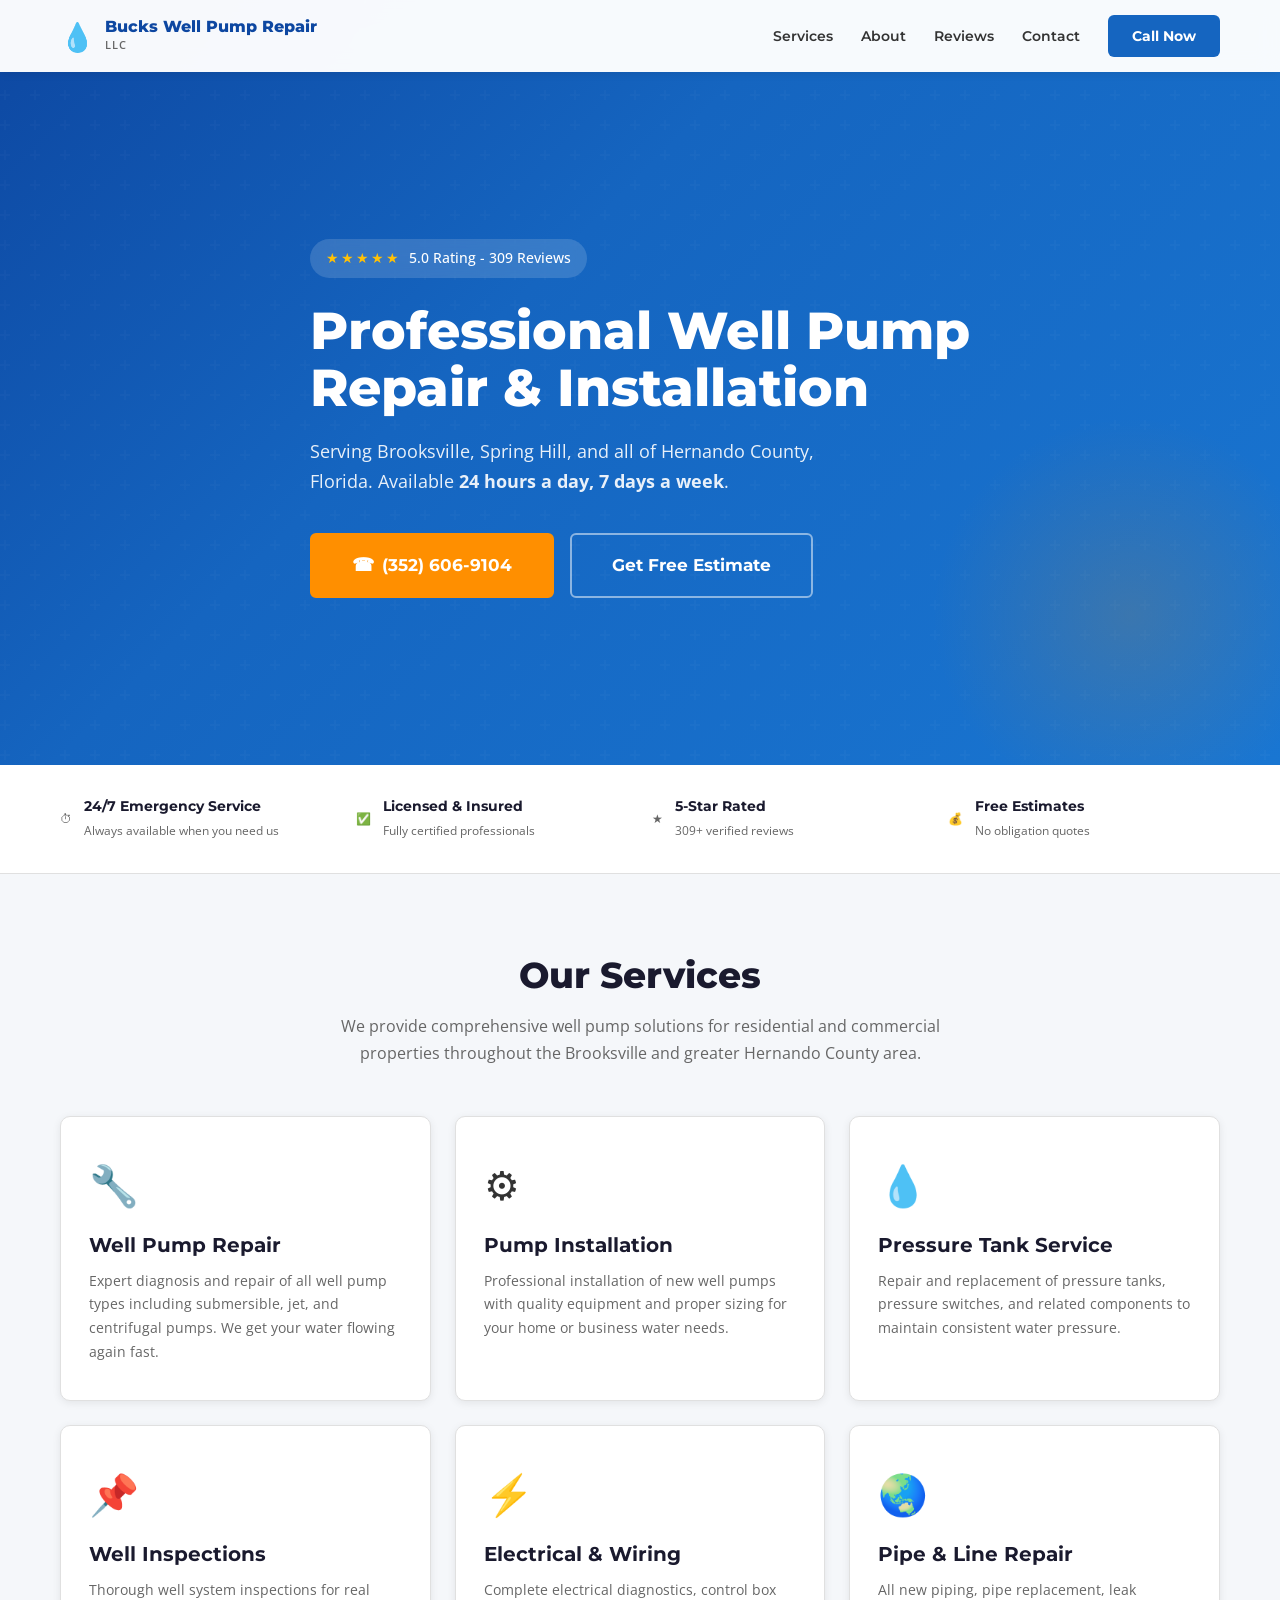
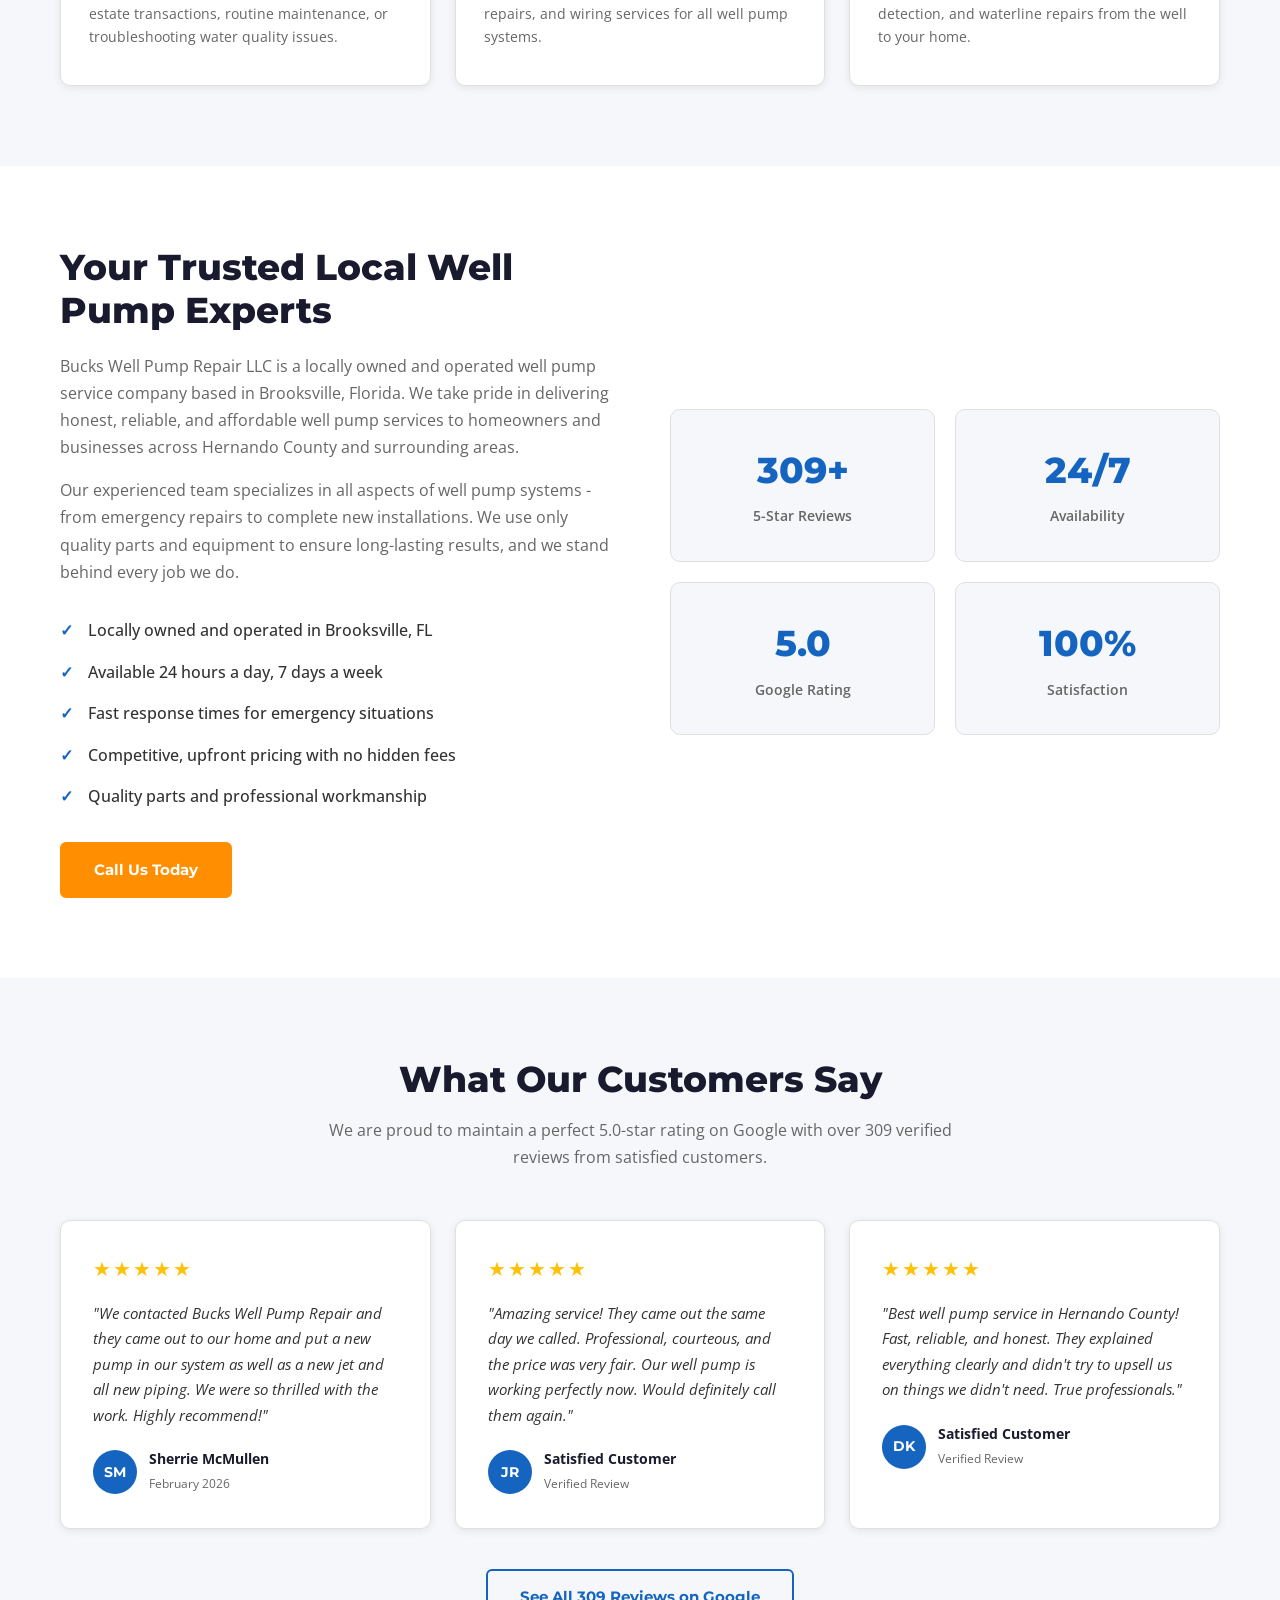
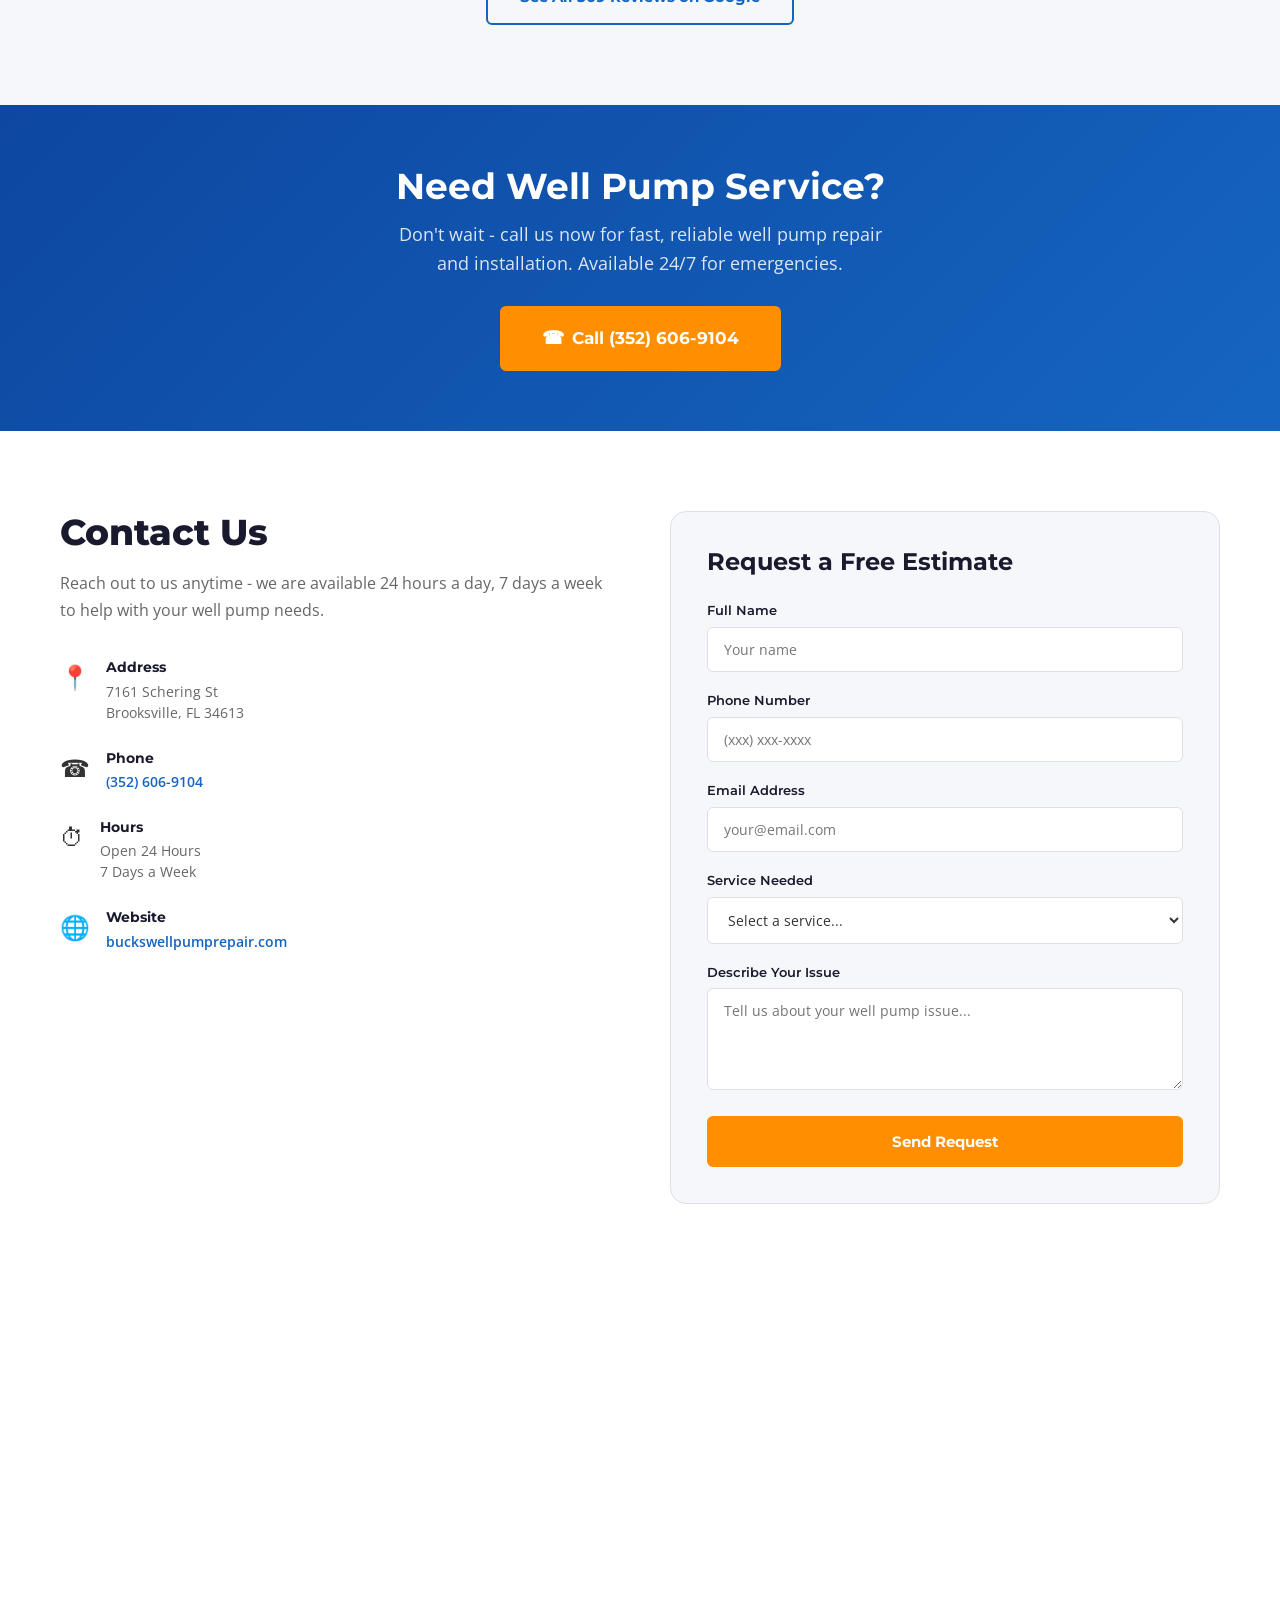
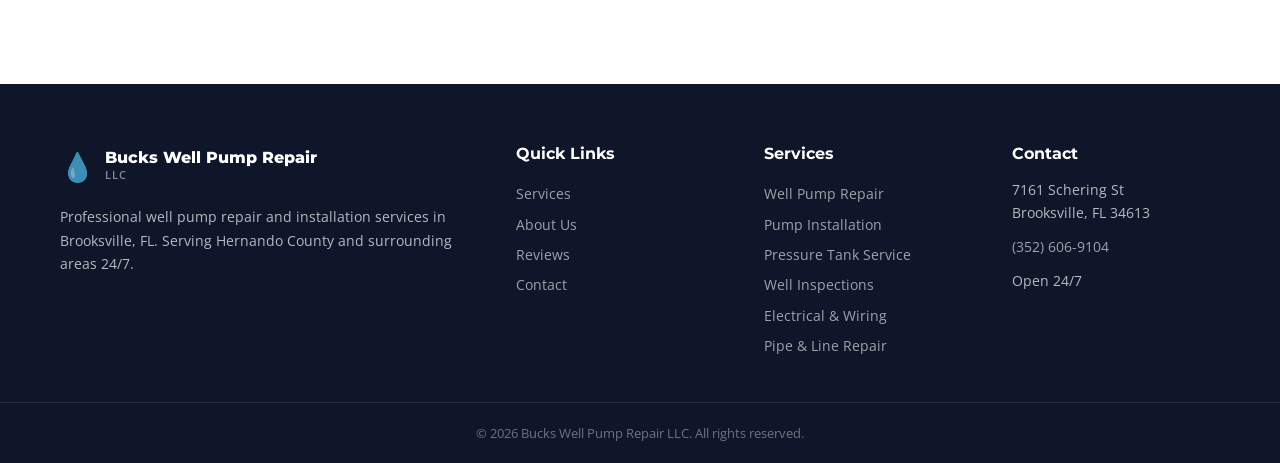
==== index.html @ 7aeb9784 "feat: create website for Bucks Well Pump Repair LLC" ====
<!DOCTYPE html>
<html lang="en">
<head>
    <meta charset="UTF-8">
    <meta name="viewport" content="width=device-width, initial-scale=1.0">
    <meta name="description" content="Bucks Well Pump Repair LLC - Professional well pump installation, repair, and maintenance services in Brooksville, FL. Available 24/7. Call (352) 606-9104.">
    <meta name="keywords" content="well pump repair, well pump installation, water pump service, Brooksville FL, Spring Hill, Hernando County, 24 hour well pump repair">
    <title>Bucks Well Pump Repair LLC | 24/7 Well Pump Services in Brooksville, FL</title>
    <link rel="preconnect" href="https://fonts.googleapis.com">
    <link rel="preconnect" href="https://fonts.gstatic.com" crossorigin>
    <link href="https://fonts.googleapis.com/css2?family=Montserrat:wght@400;600;700;800&family=Open+Sans:wght@400;500;600&display=swap" rel="stylesheet">
    <link rel="stylesheet" href="style.css">
</head>
<body>
    <!-- Header / Navigation -->
    <header class="header" id="header">
        <div class="container header-inner">
            <a href="#" class="logo">
                <span class="logo-icon">&#128167;</span>
                <div class="logo-text">
                    <span class="logo-name">Bucks Well Pump Repair</span>
                    <span class="logo-tagline">LLC</span>
                </div>
            </a>
            <nav class="nav" id="nav">
                <a href="#services" class="nav-link">Services</a>
                <a href="#about" class="nav-link">About</a>
                <a href="#reviews" class="nav-link">Reviews</a>
                <a href="#contact" class="nav-link">Contact</a>
                <a href="tel:+13526069104" class="nav-cta">Call Now</a>
            </nav>
            <button class="mobile-toggle" id="mobile-toggle" aria-label="Toggle navigation">
                <span></span>
                <span></span>
                <span></span>
            </button>
        </div>
    </header>

    <!-- Hero Section -->
    <section class="hero">
        <div class="hero-overlay"></div>
        <div class="container hero-content">
            <div class="hero-badge">
                <span class="stars">&#9733;&#9733;&#9733;&#9733;&#9733;</span>
                <span>5.0 Rating - 309 Reviews</span>
            </div>
            <h1>Professional Well Pump<br>Repair &amp; Installation</h1>
            <p class="hero-subtitle">Serving Brooksville, Spring Hill, and all of Hernando County, Florida. Available <strong>24 hours a day, 7 days a week</strong>.</p>
            <div class="hero-actions">
                <a href="tel:+13526069104" class="btn btn-primary btn-lg">
                    <span class="btn-icon">&#9742;</span>
                    (352) 606-9104
                </a>
                <a href="#contact" class="btn btn-outline btn-lg">Get Free Estimate</a>
            </div>
        </div>
    </section>

    <!-- Trust Bar -->
    <section class="trust-bar">
        <div class="container trust-bar-inner">
            <div class="trust-item">
                <span class="trust-icon">&#9201;</span>
                <div>
                    <strong>24/7 Emergency Service</strong>
                    <span>Always available when you need us</span>
                </div>
            </div>
            <div class="trust-item">
                <span class="trust-icon">&#9989;</span>
                <div>
                    <strong>Licensed &amp; Insured</strong>
                    <span>Fully certified professionals</span>
                </div>
            </div>
            <div class="trust-item">
                <span class="trust-icon">&#9733;</span>
                <div>
                    <strong>5-Star Rated</strong>
                    <span>309+ verified reviews</span>
                </div>
            </div>
            <div class="trust-item">
                <span class="trust-icon">&#128176;</span>
                <div>
                    <strong>Free Estimates</strong>
                    <span>No obligation quotes</span>
                </div>
            </div>
        </div>
    </section>

    <!-- Services Section -->
    <section class="services" id="services">
        <div class="container">
            <div class="section-header">
                <h2>Our Services</h2>
                <p>We provide comprehensive well pump solutions for residential and commercial properties throughout the Brooksville and greater Hernando County area.</p>
            </div>
            <div class="services-grid">
                <div class="service-card">
                    <div class="service-icon">&#128295;</div>
                    <h3>Well Pump Repair</h3>
                    <p>Expert diagnosis and repair of all well pump types including submersible, jet, and centrifugal pumps. We get your water flowing again fast.</p>
                </div>
                <div class="service-card">
                    <div class="service-icon">&#9881;</div>
                    <h3>Pump Installation</h3>
                    <p>Professional installation of new well pumps with quality equipment and proper sizing for your home or business water needs.</p>
                </div>
                <div class="service-card">
                    <div class="service-icon">&#128167;</div>
                    <h3>Pressure Tank Service</h3>
                    <p>Repair and replacement of pressure tanks, pressure switches, and related components to maintain consistent water pressure.</p>
                </div>
                <div class="service-card">
                    <div class="service-icon">&#128204;</div>
                    <h3>Well Inspections</h3>
                    <p>Thorough well system inspections for real estate transactions, routine maintenance, or troubleshooting water quality issues.</p>
                </div>
                <div class="service-card">
                    <div class="service-icon">&#9889;</div>
                    <h3>Electrical &amp; Wiring</h3>
                    <p>Complete electrical diagnostics, control box repairs, and wiring services for all well pump systems.</p>
                </div>
                <div class="service-card">
                    <div class="service-icon">&#127759;</div>
                    <h3>Pipe &amp; Line Repair</h3>
                    <p>All new piping, pipe replacement, leak detection, and waterline repairs from the well to your home.</p>
                </div>
            </div>
        </div>
    </section>

    <!-- About Section -->
    <section class="about" id="about">
        <div class="container about-inner">
            <div class="about-content">
                <h2>Your Trusted Local Well Pump Experts</h2>
                <p>Bucks Well Pump Repair LLC is a locally owned and operated well pump service company based in Brooksville, Florida. We take pride in delivering honest, reliable, and affordable well pump services to homeowners and businesses across Hernando County and surrounding areas.</p>
                <p>Our experienced team specializes in all aspects of well pump systems - from emergency repairs to complete new installations. We use only quality parts and equipment to ensure long-lasting results, and we stand behind every job we do.</p>
                <ul class="about-list">
                    <li>Locally owned and operated in Brooksville, FL</li>
                    <li>Available 24 hours a day, 7 days a week</li>
                    <li>Fast response times for emergency situations</li>
                    <li>Competitive, upfront pricing with no hidden fees</li>
                    <li>Quality parts and professional workmanship</li>
                </ul>
                <a href="tel:+13526069104" class="btn btn-primary">Call Us Today</a>
            </div>
            <div class="about-stats">
                <div class="stat-card">
                    <span class="stat-number">309+</span>
                    <span class="stat-label">5-Star Reviews</span>
                </div>
                <div class="stat-card">
                    <span class="stat-number">24/7</span>
                    <span class="stat-label">Availability</span>
                </div>
                <div class="stat-card">
                    <span class="stat-number">5.0</span>
                    <span class="stat-label">Google Rating</span>
                </div>
                <div class="stat-card">
                    <span class="stat-number">100%</span>
                    <span class="stat-label">Satisfaction</span>
                </div>
            </div>
        </div>
    </section>

    <!-- Reviews Section -->
    <section class="reviews" id="reviews">
        <div class="container">
            <div class="section-header">
                <h2>What Our Customers Say</h2>
                <p>We are proud to maintain a perfect 5.0-star rating on Google with over 309 verified reviews from satisfied customers.</p>
            </div>
            <div class="reviews-grid">
                <div class="review-card">
                    <div class="review-stars">&#9733;&#9733;&#9733;&#9733;&#9733;</div>
                    <p class="review-text">"We contacted Bucks Well Pump Repair and they came out to our home and put a new pump in our system as well as a new jet and all new piping. We were so thrilled with the work. Highly recommend!"</p>
                    <div class="review-author">
                        <div class="review-avatar">SM</div>
                        <div>
                            <strong>Sherrie McMullen</strong>
                            <span>February 2026</span>
                        </div>
                    </div>
                </div>
                <div class="review-card">
                    <div class="review-stars">&#9733;&#9733;&#9733;&#9733;&#9733;</div>
                    <p class="review-text">"Amazing service! They came out the same day we called. Professional, courteous, and the price was very fair. Our well pump is working perfectly now. Would definitely call them again."</p>
                    <div class="review-author">
                        <div class="review-avatar">JR</div>
                        <div>
                            <strong>Satisfied Customer</strong>
                            <span>Verified Review</span>
                        </div>
                    </div>
                </div>
                <div class="review-card">
                    <div class="review-stars">&#9733;&#9733;&#9733;&#9733;&#9733;</div>
                    <p class="review-text">"Best well pump service in Hernando County! Fast, reliable, and honest. They explained everything clearly and didn't try to upsell us on things we didn't need. True professionals."</p>
                    <div class="review-author">
                        <div class="review-avatar">DK</div>
                        <div>
                            <strong>Satisfied Customer</strong>
                            <span>Verified Review</span>
                        </div>
                    </div>
                </div>
            </div>
            <div class="reviews-cta">
                <a href="https://www.google.com/maps" target="_blank" rel="noopener noreferrer" class="btn btn-outline">See All 309 Reviews on Google</a>
            </div>
        </div>
    </section>

    <!-- CTA Banner -->
    <section class="cta-banner">
        <div class="container cta-inner">
            <h2>Need Well Pump Service?</h2>
            <p>Don't wait - call us now for fast, reliable well pump repair and installation. Available 24/7 for emergencies.</p>
            <a href="tel:+13526069104" class="btn btn-primary btn-lg">
                <span class="btn-icon">&#9742;</span>
                Call (352) 606-9104
            </a>
        </div>
    </section>

    <!-- Contact Section -->
    <section class="contact" id="contact">
        <div class="container contact-inner">
            <div class="contact-info">
                <h2>Contact Us</h2>
                <p>Reach out to us anytime - we are available 24 hours a day, 7 days a week to help with your well pump needs.</p>
                <div class="contact-details">
                    <div class="contact-item">
                        <span class="contact-icon">&#128205;</span>
                        <div>
                            <strong>Address</strong>
                            <p>7161 Schering St<br>Brooksville, FL 34613</p>
                        </div>
                    </div>
                    <div class="contact-item">
                        <span class="contact-icon">&#9742;</span>
                        <div>
                            <strong>Phone</strong>
                            <p><a href="tel:+13526069104">(352) 606-9104</a></p>
                        </div>
                    </div>
                    <div class="contact-item">
                        <span class="contact-icon">&#9201;</span>
                        <div>
                            <strong>Hours</strong>
                            <p>Open 24 Hours<br>7 Days a Week</p>
                        </div>
                    </div>
                    <div class="contact-item">
                        <span class="contact-icon">&#127760;</span>
                        <div>
                            <strong>Website</strong>
                            <p><a href="https://buckswellpumprepair.com" target="_blank" rel="noopener noreferrer">buckswellpumprepair.com</a></p>
                        </div>
                    </div>
                </div>
            </div>
            <div class="contact-form-wrapper">
                <h3>Request a Free Estimate</h3>
                <form class="contact-form" id="contact-form">
                    <div class="form-group">
                        <label for="name">Full Name</label>
                        <input type="text" id="name" name="name" required placeholder="Your name">
                    </div>
                    <div class="form-group">
                        <label for="phone">Phone Number</label>
                        <input type="tel" id="phone" name="phone" required placeholder="(xxx) xxx-xxxx">
                    </div>
                    <div class="form-group">
                        <label for="email">Email Address</label>
                        <input type="email" id="email" name="email" placeholder="your@email.com">
                    </div>
                    <div class="form-group">
                        <label for="service">Service Needed</label>
                        <select id="service" name="service" required>
                            <option value="">Select a service...</option>
                            <option value="repair">Well Pump Repair</option>
                            <option value="installation">Pump Installation</option>
                            <option value="pressure-tank">Pressure Tank Service</option>
                            <option value="inspection">Well Inspection</option>
                            <option value="electrical">Electrical & Wiring</option>
                            <option value="piping">Pipe & Line Repair</option>
                            <option value="other">Other</option>
                        </select>
                    </div>
                    <div class="form-group">
                        <label for="message">Describe Your Issue</label>
                        <textarea id="message" name="message" rows="4" placeholder="Tell us about your well pump issue..."></textarea>
                    </div>
                    <button type="submit" class="btn btn-primary btn-full">Send Request</button>
                </form>
            </div>
        </div>
    </section>

    <!-- Map Section -->
    <section class="map-section">
        <iframe
            src="https://www.google.com/maps/embed?pb=!1m18!1m12!1m3!1d3501.5!2d-82.5!3d28.55!2m3!1f0!2f0!3f0!3m2!1i1024!2i768!4f13.1!3m3!1m2!1s0x0%3A0x0!2zMjjCsDMzJzAwLjAiTiA4MsKwMzAnMDAuMCJX!5e0!3m2!1sen!2sus!4v1600000000000!5m2!1sen!2sus"
            width="100%"
            height="400"
            style="border:0;"
            allowfullscreen=""
            loading="lazy"
            referrerpolicy="no-referrer-when-downgrade"
            title="Bucks Well Pump Repair LLC Location">
        </iframe>
    </section>

    <!-- Footer -->
    <footer class="footer">
        <div class="container footer-inner">
            <div class="footer-brand">
                <a href="#" class="logo">
                    <span class="logo-icon">&#128167;</span>
                    <div class="logo-text">
                        <span class="logo-name">Bucks Well Pump Repair</span>
                        <span class="logo-tagline">LLC</span>
                    </div>
                </a>
                <p>Professional well pump repair and installation services in Brooksville, FL. Serving Hernando County and surrounding areas 24/7.</p>
            </div>
            <div class="footer-links">
                <h4>Quick Links</h4>
                <a href="#services">Services</a>
                <a href="#about">About Us</a>
                <a href="#reviews">Reviews</a>
                <a href="#contact">Contact</a>
            </div>
            <div class="footer-services">
                <h4>Services</h4>
                <a href="#services">Well Pump Repair</a>
                <a href="#services">Pump Installation</a>
                <a href="#services">Pressure Tank Service</a>
                <a href="#services">Well Inspections</a>
                <a href="#services">Electrical & Wiring</a>
                <a href="#services">Pipe & Line Repair</a>
            </div>
            <div class="footer-contact">
                <h4>Contact</h4>
                <p>7161 Schering St<br>Brooksville, FL 34613</p>
                <p><a href="tel:+13526069104">(352) 606-9104</a></p>
                <p>Open 24/7</p>
            </div>
        </div>
        <div class="footer-bottom">
            <div class="container">
                <p>&copy; 2026 Bucks Well Pump Repair LLC. All rights reserved.</p>
            </div>
        </div>
    </footer>

    <script src="script.js"></script>
</body>
</html>
---- style.css ----
/* ===== CSS Variables ===== */
:root {
    --color-primary: #1565c0;
    --color-primary-dark: #0d47a1;
    --color-primary-light: #42a5f5;
    --color-accent: #ff8f00;
    --color-accent-dark: #e65100;
    --color-dark: #1a1a2e;
    --color-text: #333333;
    --color-text-light: #666666;
    --color-bg: #ffffff;
    --color-bg-light: #f5f7fa;
    --color-bg-dark: #0f1629;
    --color-border: #e0e0e0;
    --color-star: #ffc107;
    --shadow-sm: 0 2px 8px rgba(0, 0, 0, 0.08);
    --shadow-md: 0 4px 16px rgba(0, 0, 0, 0.12);
    --shadow-lg: 0 8px 32px rgba(0, 0, 0, 0.16);
    --radius-sm: 6px;
    --radius-md: 10px;
    --radius-lg: 16px;
    --transition: 0.3s ease;
}

/* ===== Reset & Base ===== */
*,
*::before,
*::after {
    margin: 0;
    padding: 0;
    box-sizing: border-box;
}

html {
    scroll-behavior: smooth;
    scroll-padding-top: 80px;
}

body {
    font-family: 'Open Sans', sans-serif;
    color: var(--color-text);
    line-height: 1.6;
    background: var(--color-bg);
    -webkit-font-smoothing: antialiased;
}

h1, h2, h3, h4, h5, h6 {
    font-family: 'Montserrat', sans-serif;
    line-height: 1.2;
    color: var(--color-dark);
}

a {
    text-decoration: none;
    color: inherit;
    transition: color var(--transition);
}

img {
    max-width: 100%;
    display: block;
}

.container {
    max-width: 1200px;
    margin: 0 auto;
    padding: 0 20px;
}

/* ===== Header ===== */
.header {
    position: fixed;
    top: 0;
    left: 0;
    right: 0;
    z-index: 1000;
    background: rgba(255, 255, 255, 0.97);
    backdrop-filter: blur(10px);
    box-shadow: var(--shadow-sm);
    transition: all var(--transition);
}

.header.scrolled {
    box-shadow: var(--shadow-md);
}

.header-inner {
    display: flex;
    align-items: center;
    justify-content: space-between;
    height: 72px;
}

.logo {
    display: flex;
    align-items: center;
    gap: 10px;
}

.logo-icon {
    font-size: 28px;
}

.logo-text {
    display: flex;
    flex-direction: column;
}

.logo-name {
    font-family: 'Montserrat', sans-serif;
    font-weight: 800;
    font-size: 16px;
    color: var(--color-primary-dark);
    line-height: 1.1;
}

.logo-tagline {
    font-size: 11px;
    color: var(--color-text-light);
    font-weight: 600;
    text-transform: uppercase;
    letter-spacing: 1px;
}

.nav {
    display: flex;
    align-items: center;
    gap: 28px;
}

.nav-link {
    font-family: 'Montserrat', sans-serif;
    font-weight: 600;
    font-size: 14px;
    color: var(--color-text);
    position: relative;
}

.nav-link::after {
    content: '';
    position: absolute;
    bottom: -4px;
    left: 0;
    width: 0;
    height: 2px;
    background: var(--color-primary);
    transition: width var(--transition);
}

.nav-link:hover::after {
    width: 100%;
}

.nav-link:hover {
    color: var(--color-primary);
}

.nav-cta {
    font-family: 'Montserrat', sans-serif;
    font-weight: 700;
    font-size: 14px;
    color: var(--color-bg);
    background: var(--color-primary);
    padding: 10px 24px;
    border-radius: var(--radius-sm);
    transition: background var(--transition);
}

.nav-cta:hover {
    background: var(--color-primary-dark);
    color: var(--color-bg);
}

.mobile-toggle {
    display: none;
    flex-direction: column;
    gap: 5px;
    background: none;
    border: none;
    cursor: pointer;
    padding: 5px;
}

.mobile-toggle span {
    width: 24px;
    height: 2px;
    background: var(--color-dark);
    transition: all var(--transition);
    border-radius: 2px;
}

.mobile-toggle.active span:nth-child(1) {
    transform: rotate(45deg) translate(5px, 5px);
}

.mobile-toggle.active span:nth-child(2) {
    opacity: 0;
}

.mobile-toggle.active span:nth-child(3) {
    transform: rotate(-45deg) translate(5px, -5px);
}

/* ===== Hero ===== */
.hero {
    position: relative;
    min-height: 85vh;
    display: flex;
    align-items: center;
    background: linear-gradient(135deg, #0d47a1 0%, #1565c0 40%, #1976d2 100%);
    overflow: hidden;
    padding-top: 72px;
}

.hero::before {
    content: '';
    position: absolute;
    top: 0;
    left: 0;
    right: 0;
    bottom: 0;
    background: url("data:image/svg+xml,%3Csvg width='60' height='60' viewBox='0 0 60 60' xmlns='http://www.w3.org/2000/svg'%3E%3Cg fill='none' fill-rule='evenodd'%3E%3Cg fill='%23ffffff' fill-opacity='0.04'%3E%3Cpath d='M36 34v-4h-2v4h-4v2h4v4h2v-4h4v-2h-4zm0-30V0h-2v4h-4v2h4v4h2V6h4V4h-4zM6 34v-4H4v4H0v2h4v4h2v-4h4v-2H6zM6 4V0H4v4H0v2h4v4h2V6h4V4H6z'/%3E%3C/g%3E%3C/g%3E%3C/svg%3E");
    opacity: 0.5;
}

.hero-overlay {
    position: absolute;
    bottom: -50px;
    right: -50px;
    width: 400px;
    height: 400px;
    background: radial-gradient(circle, rgba(255, 143, 0, 0.15) 0%, transparent 70%);
    border-radius: 50%;
}

.hero-content {
    position: relative;
    z-index: 1;
    max-width: 700px;
    padding: 60px 0;
}

.hero-badge {
    display: inline-flex;
    align-items: center;
    gap: 8px;
    background: rgba(255, 255, 255, 0.15);
    backdrop-filter: blur(10px);
    padding: 8px 16px;
    border-radius: 50px;
    color: #ffffff;
    font-size: 14px;
    font-weight: 500;
    margin-bottom: 24px;
}

.hero-badge .stars {
    color: var(--color-star);
    letter-spacing: 2px;
}

.hero h1 {
    font-size: 52px;
    font-weight: 800;
    color: #ffffff;
    margin-bottom: 20px;
    line-height: 1.1;
}

.hero-subtitle {
    font-size: 18px;
    color: rgba(255, 255, 255, 0.9);
    margin-bottom: 36px;
    max-width: 560px;
    line-height: 1.7;
}

.hero-actions {
    display: flex;
    gap: 16px;
    flex-wrap: wrap;
}

/* ===== Buttons ===== */
.btn {
    display: inline-flex;
    align-items: center;
    justify-content: center;
    gap: 8px;
    font-family: 'Montserrat', sans-serif;
    font-weight: 700;
    font-size: 15px;
    padding: 14px 32px;
    border-radius: var(--radius-sm);
    border: 2px solid transparent;
    cursor: pointer;
    transition: all var(--transition);
    white-space: nowrap;
}

.btn-primary {
    background: var(--color-accent);
    color: #ffffff;
    border-color: var(--color-accent);
}

.btn-primary:hover {
    background: var(--color-accent-dark);
    border-color: var(--color-accent-dark);
    color: #ffffff;
    transform: translateY(-2px);
    box-shadow: var(--shadow-md);
}

.btn-outline {
    background: transparent;
    color: #ffffff;
    border-color: rgba(255, 255, 255, 0.5);
}

.btn-outline:hover {
    background: #ffffff;
    color: var(--color-primary-dark);
    border-color: #ffffff;
    transform: translateY(-2px);
}

.btn-lg {
    padding: 16px 40px;
    font-size: 17px;
}

.btn-full {
    width: 100%;
}

.btn-icon {
    font-size: 18px;
}

/* ===== Trust Bar ===== */
.trust-bar {
    background: var(--color-bg);
    padding: 30px 0;
    border-bottom: 1px solid var(--color-border);
}

.trust-bar-inner {
    display: grid;
    grid-template-columns: repeat(4, 1fr);
    gap: 24px;
}

.trust-item {
    display: flex;
    align-items: center;
    gap: 12px;
}

.trust-icon {
    font-size: 28px;
    flex-shrink: 0;
}

.trust-item strong {
    display: block;
    font-family: 'Montserrat', sans-serif;
    font-size: 14px;
    color: var(--color-dark);
}

.trust-item span {
    font-size: 12px;
    color: var(--color-text-light);
}

/* ===== Sections ===== */
.section-header {
    text-align: center;
    max-width: 640px;
    margin: 0 auto 48px;
}

.section-header h2 {
    font-size: 36px;
    font-weight: 800;
    margin-bottom: 16px;
}

.section-header p {
    font-size: 16px;
    color: var(--color-text-light);
    line-height: 1.7;
}

/* ===== Services ===== */
.services {
    padding: 80px 0;
    background: var(--color-bg-light);
}

.services-grid {
    display: grid;
    grid-template-columns: repeat(3, 1fr);
    gap: 24px;
}

.service-card {
    background: var(--color-bg);
    padding: 36px 28px;
    border-radius: var(--radius-md);
    box-shadow: var(--shadow-sm);
    transition: all var(--transition);
    border: 1px solid var(--color-border);
}

.service-card:hover {
    transform: translateY(-6px);
    box-shadow: var(--shadow-lg);
    border-color: var(--color-primary-light);
}

.service-icon {
    font-size: 40px;
    margin-bottom: 16px;
}

.service-card h3 {
    font-size: 20px;
    font-weight: 700;
    margin-bottom: 12px;
}

.service-card p {
    font-size: 14px;
    color: var(--color-text-light);
    line-height: 1.7;
}

/* ===== About ===== */
.about {
    padding: 80px 0;
}

.about-inner {
    display: grid;
    grid-template-columns: 1fr 1fr;
    gap: 60px;
    align-items: center;
}

.about-content h2 {
    font-size: 36px;
    font-weight: 800;
    margin-bottom: 20px;
}

.about-content p {
    color: var(--color-text-light);
    margin-bottom: 16px;
    line-height: 1.7;
}

.about-list {
    list-style: none;
    margin: 24px 0;
}

.about-list li {
    padding: 8px 0;
    padding-left: 28px;
    position: relative;
    color: var(--color-text);
    font-weight: 500;
}

.about-list li::before {
    content: '\2713';
    position: absolute;
    left: 0;
    color: var(--color-primary);
    font-weight: 700;
    font-size: 16px;
}

.about-stats {
    display: grid;
    grid-template-columns: 1fr 1fr;
    gap: 20px;
}

.stat-card {
    background: var(--color-bg-light);
    padding: 32px 24px;
    border-radius: var(--radius-md);
    text-align: center;
    border: 1px solid var(--color-border);
}

.stat-number {
    display: block;
    font-family: 'Montserrat', sans-serif;
    font-size: 36px;
    font-weight: 800;
    color: var(--color-primary);
    margin-bottom: 4px;
}

.stat-label {
    font-size: 14px;
    color: var(--color-text-light);
    font-weight: 600;
}

/* ===== Reviews ===== */
.reviews {
    padding: 80px 0;
    background: var(--color-bg-light);
}

.reviews-grid {
    display: grid;
    grid-template-columns: repeat(3, 1fr);
    gap: 24px;
}

.review-card {
    background: var(--color-bg);
    padding: 32px;
    border-radius: var(--radius-md);
    box-shadow: var(--shadow-sm);
    border: 1px solid var(--color-border);
}

.review-stars {
    color: var(--color-star);
    font-size: 20px;
    letter-spacing: 2px;
    margin-bottom: 16px;
}

.review-text {
    font-size: 15px;
    color: var(--color-text);
    line-height: 1.7;
    margin-bottom: 20px;
    font-style: italic;
}

.review-author {
    display: flex;
    align-items: center;
    gap: 12px;
}

.review-avatar {
    width: 44px;
    height: 44px;
    border-radius: 50%;
    background: var(--color-primary);
    color: #ffffff;
    display: flex;
    align-items: center;
    justify-content: center;
    font-family: 'Montserrat', sans-serif;
    font-weight: 700;
    font-size: 14px;
    flex-shrink: 0;
}

.review-author strong {
    display: block;
    font-size: 14px;
    color: var(--color-dark);
}

.review-author span {
    font-size: 12px;
    color: var(--color-text-light);
}

.reviews-cta {
    text-align: center;
    margin-top: 40px;
}

.reviews-cta .btn-outline {
    color: var(--color-primary);
    border-color: var(--color-primary);
}

.reviews-cta .btn-outline:hover {
    background: var(--color-primary);
    color: #ffffff;
}

/* ===== CTA Banner ===== */
.cta-banner {
    padding: 60px 0;
    background: linear-gradient(135deg, #0d47a1 0%, #1565c0 100%);
    text-align: center;
}

.cta-inner h2 {
    font-size: 36px;
    color: #ffffff;
    margin-bottom: 12px;
}

.cta-inner p {
    font-size: 18px;
    color: rgba(255, 255, 255, 0.85);
    margin-bottom: 28px;
    max-width: 500px;
    margin-left: auto;
    margin-right: auto;
}

/* ===== Contact ===== */
.contact {
    padding: 80px 0;
}

.contact-inner {
    display: grid;
    grid-template-columns: 1fr 1fr;
    gap: 60px;
}

.contact-info h2 {
    font-size: 36px;
    font-weight: 800;
    margin-bottom: 16px;
}

.contact-info > p {
    color: var(--color-text-light);
    margin-bottom: 32px;
    line-height: 1.7;
}

.contact-details {
    display: flex;
    flex-direction: column;
    gap: 24px;
}

.contact-item {
    display: flex;
    gap: 16px;
    align-items: flex-start;
}

.contact-icon {
    font-size: 24px;
    flex-shrink: 0;
    margin-top: 2px;
}

.contact-item strong {
    display: block;
    font-family: 'Montserrat', sans-serif;
    font-size: 14px;
    color: var(--color-dark);
    margin-bottom: 2px;
}

.contact-item p {
    font-size: 14px;
    color: var(--color-text-light);
    line-height: 1.5;
}

.contact-item a {
    color: var(--color-primary);
    font-weight: 600;
}

.contact-item a:hover {
    color: var(--color-primary-dark);
}

/* ===== Contact Form ===== */
.contact-form-wrapper {
    background: var(--color-bg-light);
    padding: 36px;
    border-radius: var(--radius-lg);
    border: 1px solid var(--color-border);
}

.contact-form-wrapper h3 {
    font-size: 24px;
    font-weight: 700;
    margin-bottom: 24px;
}

.form-group {
    margin-bottom: 18px;
}

.form-group label {
    display: block;
    font-family: 'Montserrat', sans-serif;
    font-weight: 600;
    font-size: 13px;
    color: var(--color-dark);
    margin-bottom: 6px;
}

.form-group input,
.form-group select,
.form-group textarea {
    width: 100%;
    padding: 12px 16px;
    font-family: 'Open Sans', sans-serif;
    font-size: 14px;
    border: 1px solid var(--color-border);
    border-radius: var(--radius-sm);
    background: var(--color-bg);
    color: var(--color-text);
    transition: border-color var(--transition);
}

.form-group input:focus,
.form-group select:focus,
.form-group textarea:focus {
    outline: none;
    border-color: var(--color-primary);
    box-shadow: 0 0 0 3px rgba(21, 101, 192, 0.1);
}

.form-group textarea {
    resize: vertical;
}

/* ===== Map ===== */
.map-section {
    line-height: 0;
}

.map-section iframe {
    width: 100%;
    display: block;
}

/* ===== Footer ===== */
.footer {
    background: var(--color-bg-dark);
    padding: 60px 0 0;
    color: rgba(255, 255, 255, 0.7);
}

.footer-inner {
    display: grid;
    grid-template-columns: 2fr 1fr 1fr 1fr;
    gap: 40px;
    padding-bottom: 40px;
}

.footer-brand .logo {
    margin-bottom: 16px;
}

.footer-brand .logo-name {
    color: #ffffff;
}

.footer-brand .logo-tagline {
    color: rgba(255, 255, 255, 0.5);
}

.footer-brand p {
    font-size: 14px;
    line-height: 1.7;
}

.footer h4 {
    font-size: 16px;
    font-weight: 700;
    color: #ffffff;
    margin-bottom: 16px;
}

.footer-links a,
.footer-services a,
.footer-contact a {
    display: block;
    font-size: 14px;
    color: rgba(255, 255, 255, 0.6);
    padding: 4px 0;
    transition: color var(--transition);
}

.footer-links a:hover,
.footer-services a:hover,
.footer-contact a:hover {
    color: #ffffff;
}

.footer-contact p {
    font-size: 14px;
    line-height: 1.6;
    margin-bottom: 8px;
}

.footer-bottom {
    border-top: 1px solid rgba(255, 255, 255, 0.1);
    padding: 20px 0;
    text-align: center;
}

.footer-bottom p {
    font-size: 13px;
    color: rgba(255, 255, 255, 0.4);
}

/* ===== Form Success Message ===== */
.form-success {
    text-align: center;
    padding: 40px 20px;
}

.form-success-icon {
    font-size: 48px;
    margin-bottom: 16px;
}

.form-success h3 {
    font-size: 24px;
    color: var(--color-dark);
    margin-bottom: 8px;
}

.form-success p {
    color: var(--color-text-light);
    font-size: 14px;
}

/* ===== Responsive ===== */
@media (max-width: 1024px) {
    .services-grid,
    .reviews-grid {
        grid-template-columns: repeat(2, 1fr);
    }

    .footer-inner {
        grid-template-columns: 1fr 1fr;
    }
}

@media (max-width: 768px) {
    .mobile-toggle {
        display: flex;
    }

    .nav {
        position: fixed;
        top: 72px;
        left: 0;
        right: 0;
        background: var(--color-bg);
        flex-direction: column;
        padding: 24px;
        gap: 16px;
        box-shadow: var(--shadow-md);
        transform: translateY(-120%);
        transition: transform var(--transition);
        z-index: 999;
    }

    .nav.active {
        transform: translateY(0);
    }

    .nav-cta {
        text-align: center;
    }

    .hero h1 {
        font-size: 36px;
    }

    .hero-subtitle {
        font-size: 16px;
    }

    .hero-actions {
        flex-direction: column;
    }

    .trust-bar-inner {
        grid-template-columns: repeat(2, 1fr);
        gap: 16px;
    }

    .services-grid,
    .reviews-grid {
        grid-template-columns: 1fr;
    }

    .about-inner,
    .contact-inner {
        grid-template-columns: 1fr;
        gap: 40px;
    }

    .section-header h2,
    .about-content h2,
    .contact-info h2,
    .cta-inner h2 {
        font-size: 28px;
    }

    .footer-inner {
        grid-template-columns: 1fr;
        gap: 32px;
    }
}

@media (max-width: 480px) {
    .hero {
        min-height: 70vh;
    }

    .hero h1 {
        font-size: 28px;
    }

    .trust-bar-inner {
        grid-template-columns: 1fr;
    }

    .about-stats {
        grid-template-columns: 1fr 1fr;
        gap: 12px;
    }

    .stat-number {
        font-size: 28px;
    }
}
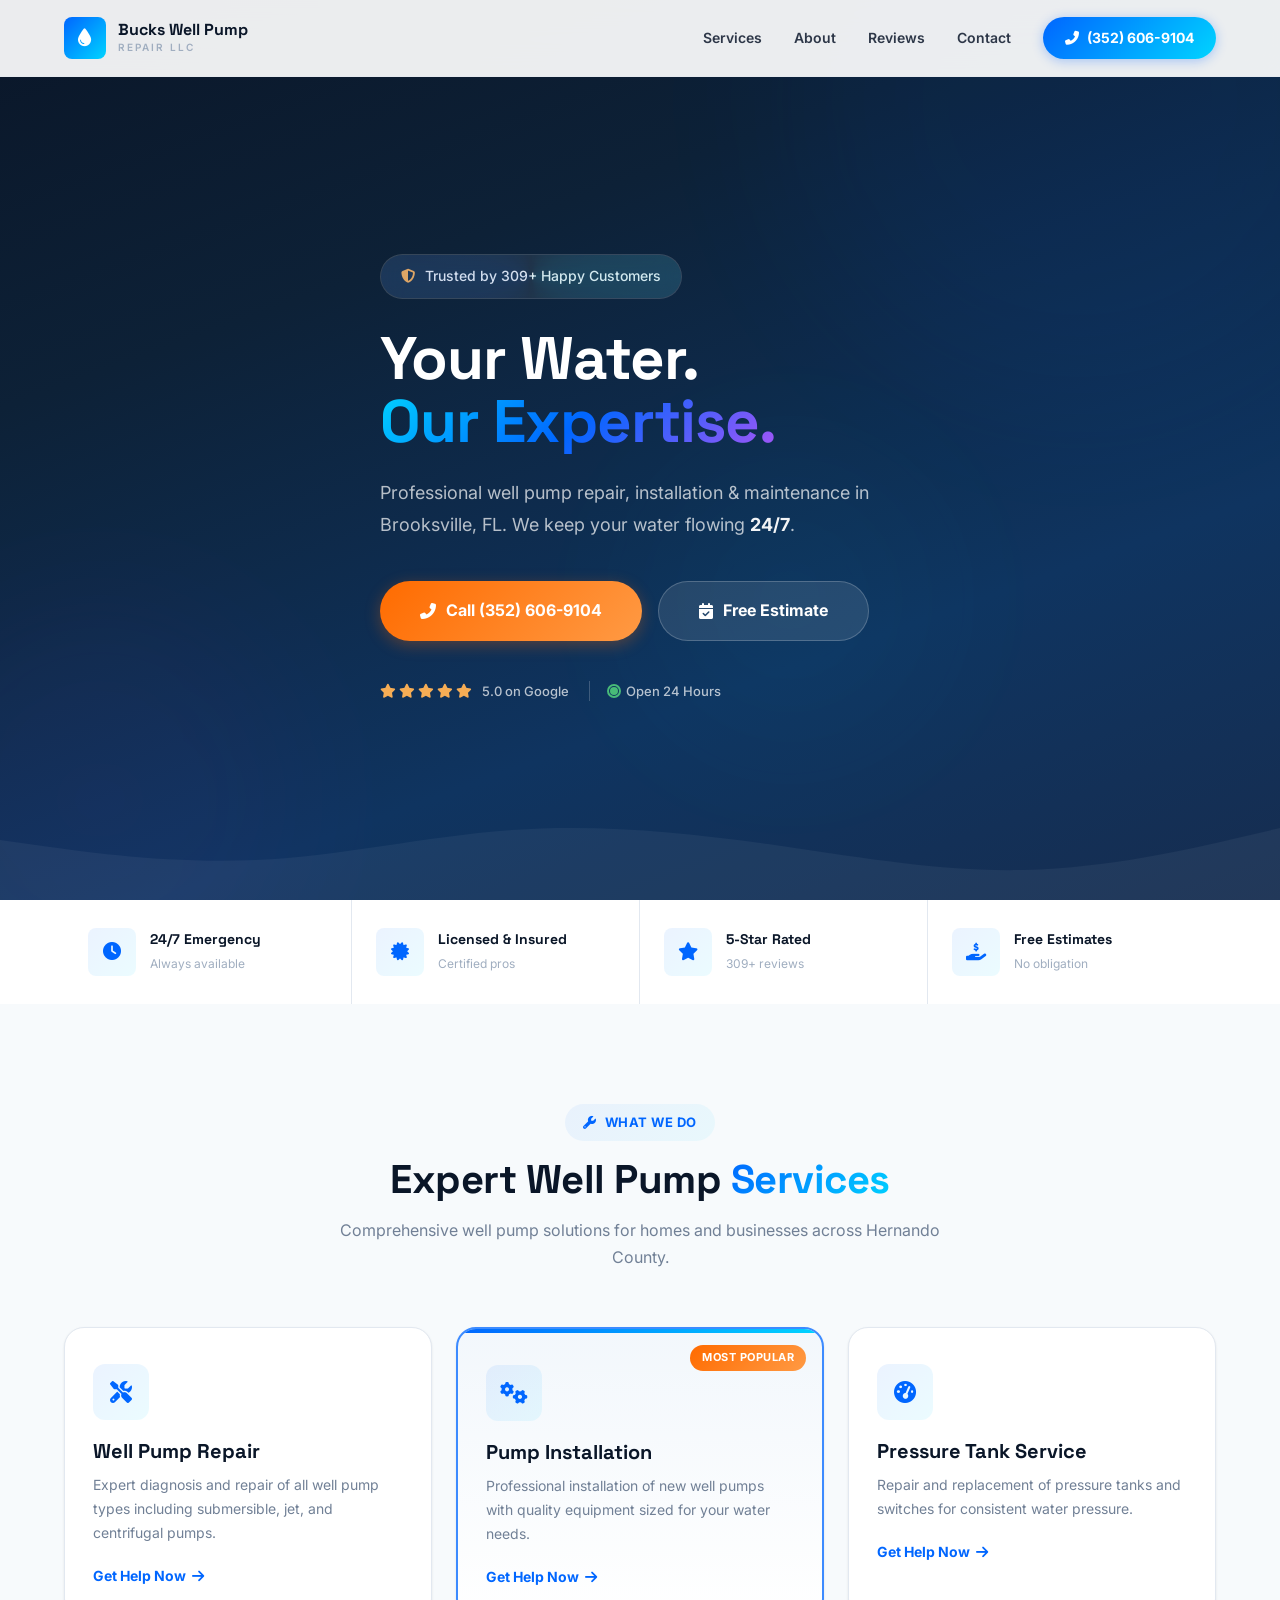
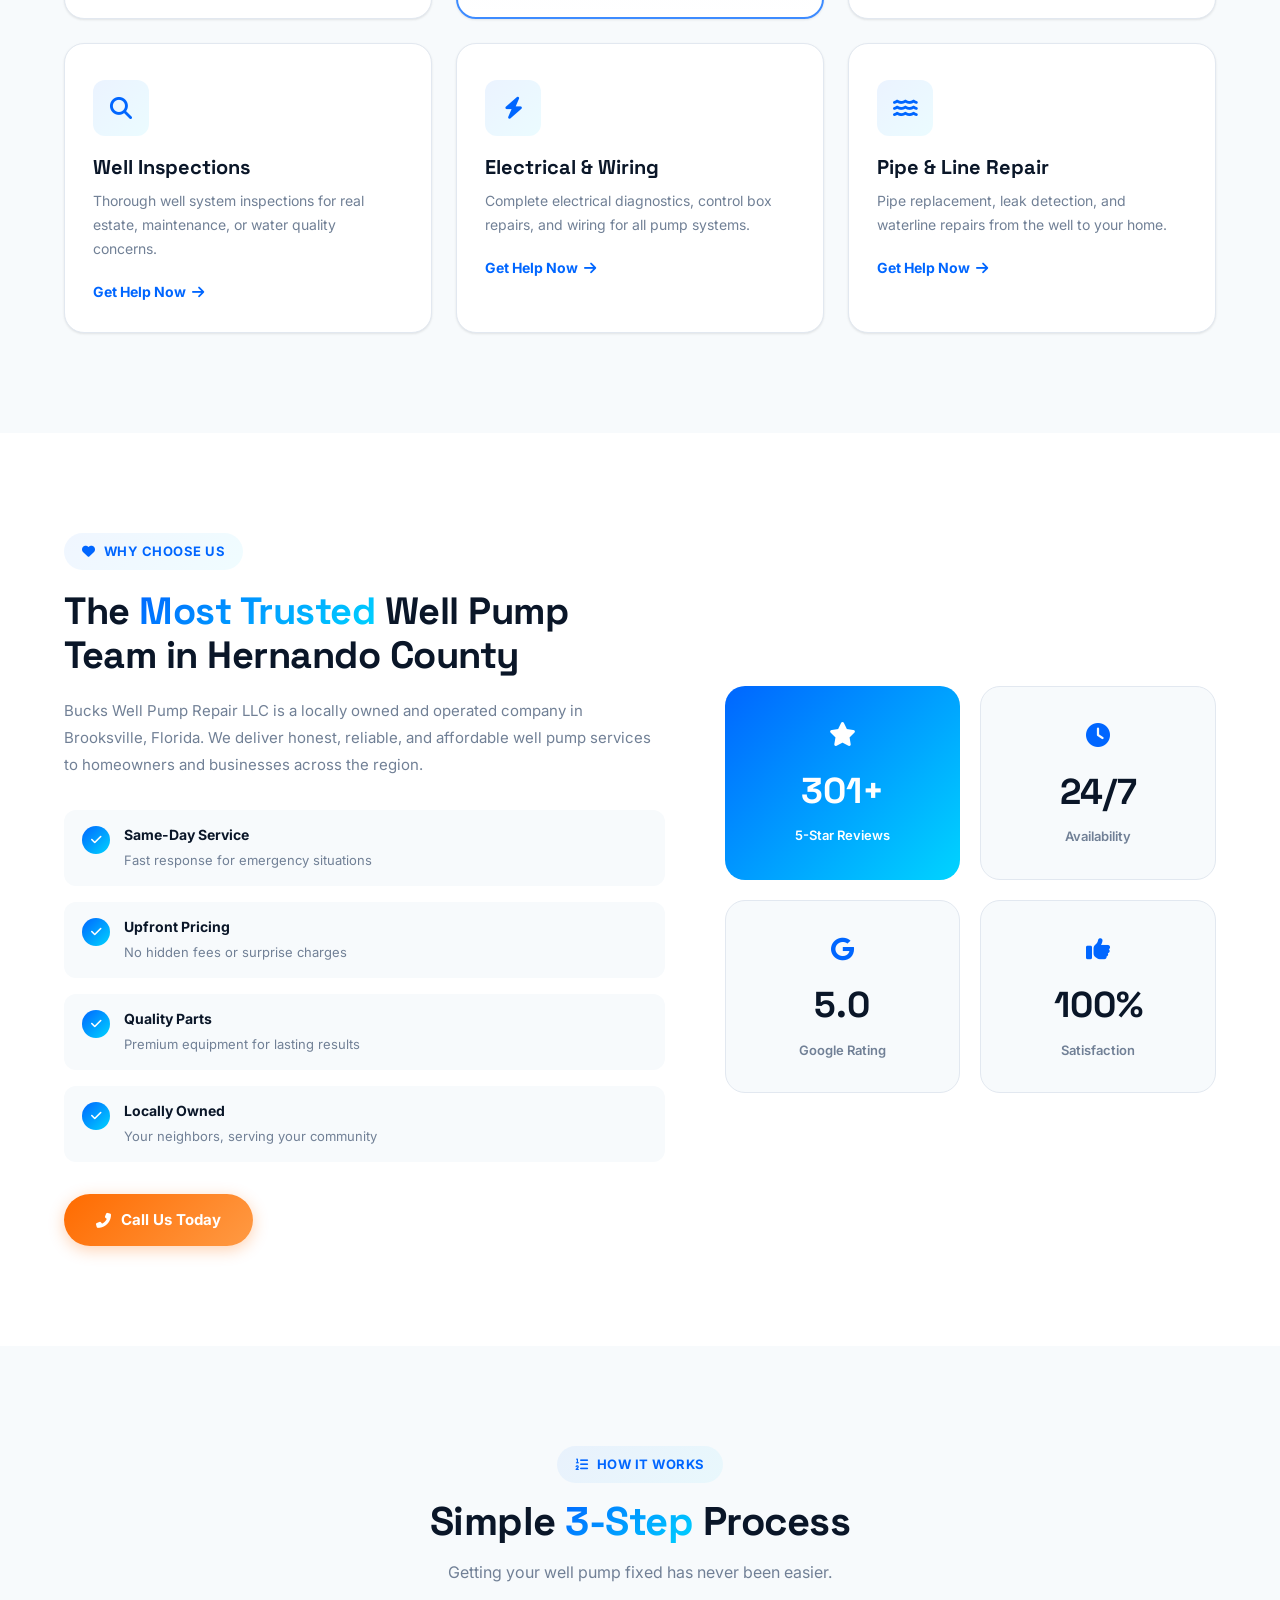
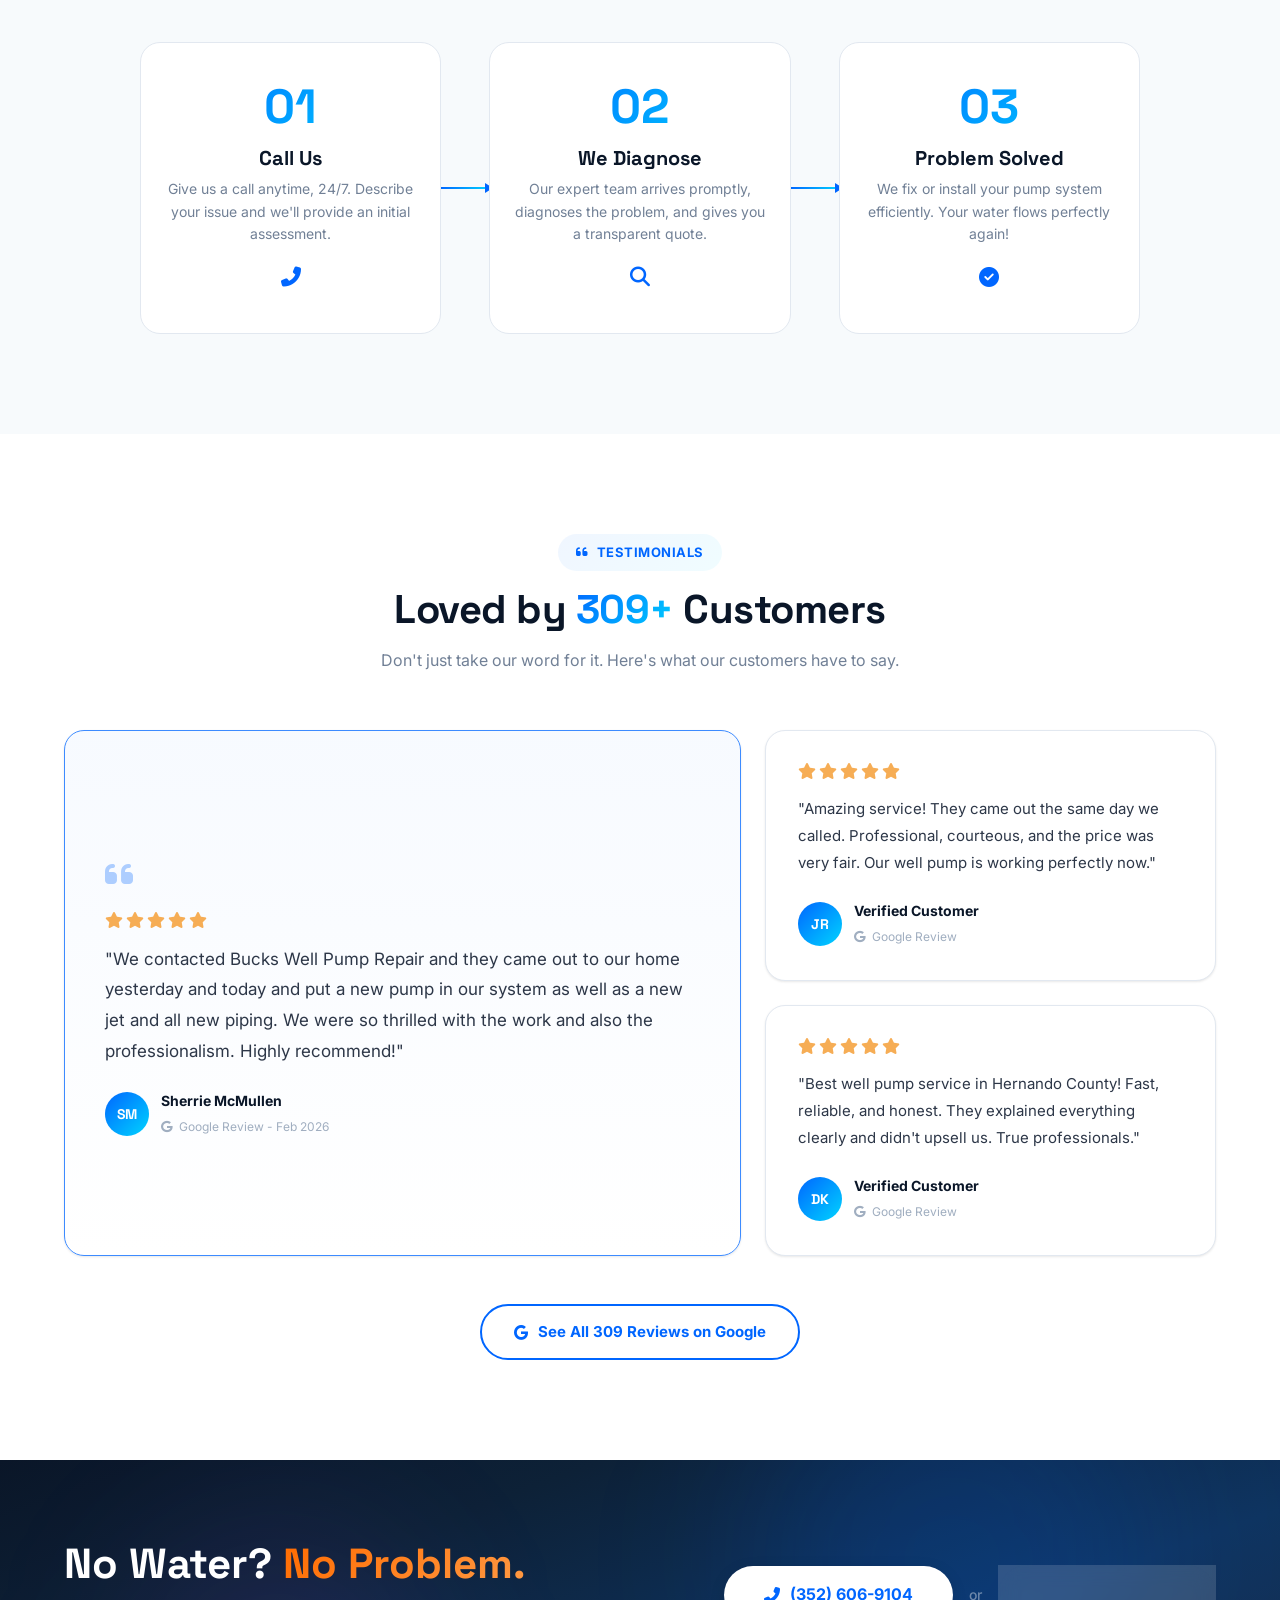
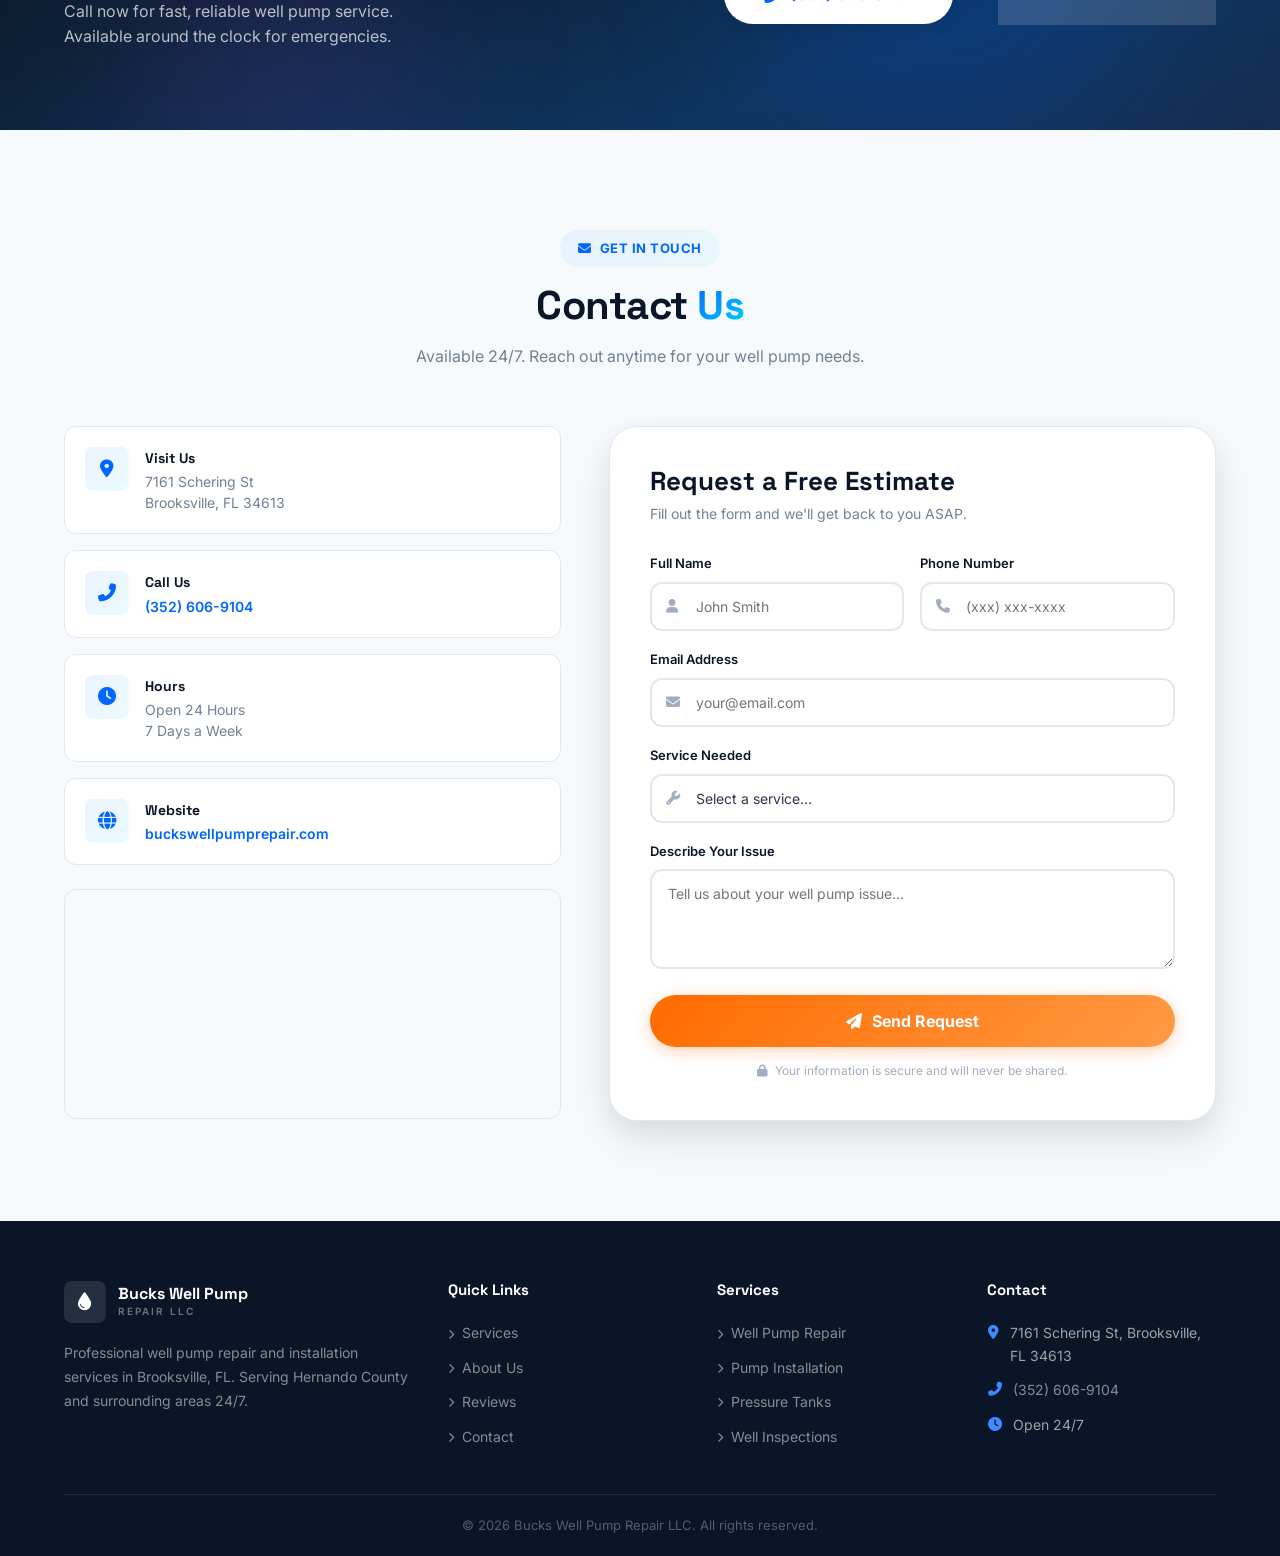
==== commit 3ce37b4d: "feat: premium redesign with modern UI, animations, and enhanced visuals" ====
--- a/index.html
+++ b/index.html
@@ -8,18 +8,26 @@
     <title>Bucks Well Pump Repair LLC | 24/7 Well Pump Services in Brooksville, FL</title>
     <link rel="preconnect" href="https://fonts.googleapis.com">
     <link rel="preconnect" href="https://fonts.gstatic.com" crossorigin>
-    <link href="https://fonts.googleapis.com/css2?family=Montserrat:wght@400;600;700;800&family=Open+Sans:wght@400;500;600&display=swap" rel="stylesheet">
+    <link href="https://fonts.googleapis.com/css2?family=Inter:wght@400;500;600;700;800;900&family=Space+Grotesk:wght@500;600;700&display=swap" rel="stylesheet">
+    <link rel="stylesheet" href="https://cdnjs.cloudflare.com/ajax/libs/font-awesome/6.5.1/css/all.min.css">
     <link rel="stylesheet" href="style.css">
 </head>
 <body>
+    <!-- Floating Call Button (Mobile) -->
+    <a href="tel:+13526069104" class="floating-call" aria-label="Call us">
+        <i class="fas fa-phone-alt"></i>
+    </a>
+
     <!-- Header / Navigation -->
     <header class="header" id="header">
         <div class="container header-inner">
             <a href="#" class="logo">
-                <span class="logo-icon">&#128167;</span>
+                <div class="logo-mark">
+                    <i class="fas fa-tint"></i>
+                </div>
                 <div class="logo-text">
-                    <span class="logo-name">Bucks Well Pump Repair</span>
-                    <span class="logo-tagline">LLC</span>
+                    <span class="logo-name">Bucks Well Pump</span>
+                    <span class="logo-tagline">REPAIR LLC</span>
                 </div>
             </a>
             <nav class="nav" id="nav">
@@ -27,7 +35,10 @@
                 <a href="#about" class="nav-link">About</a>
                 <a href="#reviews" class="nav-link">Reviews</a>
                 <a href="#contact" class="nav-link">Contact</a>
-                <a href="tel:+13526069104" class="nav-cta">Call Now</a>
+                <a href="tel:+13526069104" class="nav-cta">
+                    <i class="fas fa-phone-alt"></i>
+                    (352) 606-9104
+                </a>
             </nav>
             <button class="mobile-toggle" id="mobile-toggle" aria-label="Toggle navigation">
                 <span></span>
@@ -39,53 +50,96 @@
 
     <!-- Hero Section -->
     <section class="hero">
-        <div class="hero-overlay"></div>
+        <div class="hero-bg">
+            <div class="hero-particle particle-1"></div>
+            <div class="hero-particle particle-2"></div>
+            <div class="hero-particle particle-3"></div>
+            <div class="hero-wave">
+                <svg viewBox="0 0 1440 320" preserveAspectRatio="none">
+                    <path fill="rgba(255,255,255,0.05)" d="M0,160L48,176C96,192,192,224,288,213.3C384,203,480,149,576,133.3C672,117,768,139,864,170.7C960,203,1056,245,1152,240C1248,235,1344,181,1392,154.7L1440,128L1440,320L1392,320C1344,320,1248,320,1152,320C1056,320,960,320,864,320C768,320,672,320,576,320C480,320,384,320,288,320C192,320,96,320,48,320L0,320Z"></path>
+                </svg>
+            </div>
+        </div>
         <div class="container hero-content">
-            <div class="hero-badge">
-                <span class="stars">&#9733;&#9733;&#9733;&#9733;&#9733;</span>
-                <span>5.0 Rating - 309 Reviews</span>
-            </div>
-            <h1>Professional Well Pump<br>Repair &amp; Installation</h1>
-            <p class="hero-subtitle">Serving Brooksville, Spring Hill, and all of Hernando County, Florida. Available <strong>24 hours a day, 7 days a week</strong>.</p>
-            <div class="hero-actions">
-                <a href="tel:+13526069104" class="btn btn-primary btn-lg">
-                    <span class="btn-icon">&#9742;</span>
-                    (352) 606-9104
+            <div class="hero-badge animate-in">
+                <div class="badge-glow"></div>
+                <i class="fas fa-shield-alt"></i>
+                <span>Trusted by 309+ Happy Customers</span>
+            </div>
+            <h1 class="animate-in delay-1">
+                Your Water.<br>
+                <span class="text-gradient">Our Expertise.</span>
+            </h1>
+            <p class="hero-subtitle animate-in delay-2">Professional well pump repair, installation &amp; maintenance in Brooksville, FL. We keep your water flowing <strong>24/7</strong>.</p>
+            <div class="hero-actions animate-in delay-3">
+                <a href="tel:+13526069104" class="btn btn-primary btn-lg btn-glow">
+                    <i class="fas fa-phone-alt"></i>
+                    Call (352) 606-9104
                 </a>
-                <a href="#contact" class="btn btn-outline btn-lg">Get Free Estimate</a>
+                <a href="#contact" class="btn btn-glass btn-lg">
+                    <i class="fas fa-calendar-check"></i>
+                    Free Estimate
+                </a>
+            </div>
+            <div class="hero-trust animate-in delay-4">
+                <div class="hero-rating">
+                    <div class="stars-row">
+                        <i class="fas fa-star"></i>
+                        <i class="fas fa-star"></i>
+                        <i class="fas fa-star"></i>
+                        <i class="fas fa-star"></i>
+                        <i class="fas fa-star"></i>
+                    </div>
+                    <span>5.0 on Google</span>
+                </div>
+                <div class="hero-divider"></div>
+                <div class="hero-open">
+                    <span class="pulse-dot"></span>
+                    <span>Open 24 Hours</span>
+                </div>
             </div>
         </div>
     </section>
 
     <!-- Trust Bar -->
     <section class="trust-bar">
-        <div class="container trust-bar-inner">
-            <div class="trust-item">
-                <span class="trust-icon">&#9201;</span>
-                <div>
-                    <strong>24/7 Emergency Service</strong>
-                    <span>Always available when you need us</span>
-                </div>
-            </div>
-            <div class="trust-item">
-                <span class="trust-icon">&#9989;</span>
-                <div>
-                    <strong>Licensed &amp; Insured</strong>
-                    <span>Fully certified professionals</span>
-                </div>
-            </div>
-            <div class="trust-item">
-                <span class="trust-icon">&#9733;</span>
-                <div>
-                    <strong>5-Star Rated</strong>
-                    <span>309+ verified reviews</span>
-                </div>
-            </div>
-            <div class="trust-item">
-                <span class="trust-icon">&#128176;</span>
-                <div>
-                    <strong>Free Estimates</strong>
-                    <span>No obligation quotes</span>
+        <div class="container">
+            <div class="trust-bar-inner">
+                <div class="trust-item">
+                    <div class="trust-icon-wrap">
+                        <i class="fas fa-clock"></i>
+                    </div>
+                    <div>
+                        <strong>24/7 Emergency</strong>
+                        <span>Always available</span>
+                    </div>
+                </div>
+                <div class="trust-item">
+                    <div class="trust-icon-wrap">
+                        <i class="fas fa-certificate"></i>
+                    </div>
+                    <div>
+                        <strong>Licensed &amp; Insured</strong>
+                        <span>Certified pros</span>
+                    </div>
+                </div>
+                <div class="trust-item">
+                    <div class="trust-icon-wrap">
+                        <i class="fas fa-star"></i>
+                    </div>
+                    <div>
+                        <strong>5-Star Rated</strong>
+                        <span>309+ reviews</span>
+                    </div>
+                </div>
+                <div class="trust-item">
+                    <div class="trust-icon-wrap">
+                        <i class="fas fa-hand-holding-usd"></i>
+                    </div>
+                    <div>
+                        <strong>Free Estimates</strong>
+                        <span>No obligation</span>
+                    </div>
                 </div>
             </div>
         </div>
@@ -95,76 +149,168 @@
     <section class="services" id="services">
         <div class="container">
             <div class="section-header">
-                <h2>Our Services</h2>
-                <p>We provide comprehensive well pump solutions for residential and commercial properties throughout the Brooksville and greater Hernando County area.</p>
+                <span class="section-tag"><i class="fas fa-wrench"></i> What We Do</span>
+                <h2>Expert Well Pump <span class="text-gradient-dark">Services</span></h2>
+                <p>Comprehensive well pump solutions for homes and businesses across Hernando County.</p>
             </div>
             <div class="services-grid">
                 <div class="service-card">
-                    <div class="service-icon">&#128295;</div>
+                    <div class="service-icon-wrap">
+                        <i class="fas fa-tools"></i>
+                    </div>
                     <h3>Well Pump Repair</h3>
-                    <p>Expert diagnosis and repair of all well pump types including submersible, jet, and centrifugal pumps. We get your water flowing again fast.</p>
+                    <p>Expert diagnosis and repair of all well pump types including submersible, jet, and centrifugal pumps.</p>
+                    <a href="tel:+13526069104" class="service-link">Get Help Now <i class="fas fa-arrow-right"></i></a>
+                </div>
+                <div class="service-card featured">
+                    <div class="featured-badge">Most Popular</div>
+                    <div class="service-icon-wrap">
+                        <i class="fas fa-cogs"></i>
+                    </div>
+                    <h3>Pump Installation</h3>
+                    <p>Professional installation of new well pumps with quality equipment sized for your water needs.</p>
+                    <a href="tel:+13526069104" class="service-link">Get Help Now <i class="fas fa-arrow-right"></i></a>
                 </div>
                 <div class="service-card">
-                    <div class="service-icon">&#9881;</div>
-                    <h3>Pump Installation</h3>
-                    <p>Professional installation of new well pumps with quality equipment and proper sizing for your home or business water needs.</p>
+                    <div class="service-icon-wrap">
+                        <i class="fas fa-tachometer-alt"></i>
+                    </div>
+                    <h3>Pressure Tank Service</h3>
+                    <p>Repair and replacement of pressure tanks and switches for consistent water pressure.</p>
+                    <a href="tel:+13526069104" class="service-link">Get Help Now <i class="fas fa-arrow-right"></i></a>
                 </div>
                 <div class="service-card">
-                    <div class="service-icon">&#128167;</div>
-                    <h3>Pressure Tank Service</h3>
-                    <p>Repair and replacement of pressure tanks, pressure switches, and related components to maintain consistent water pressure.</p>
+                    <div class="service-icon-wrap">
+                        <i class="fas fa-search"></i>
+                    </div>
+                    <h3>Well Inspections</h3>
+                    <p>Thorough well system inspections for real estate, maintenance, or water quality concerns.</p>
+                    <a href="tel:+13526069104" class="service-link">Get Help Now <i class="fas fa-arrow-right"></i></a>
                 </div>
                 <div class="service-card">
-                    <div class="service-icon">&#128204;</div>
-                    <h3>Well Inspections</h3>
-                    <p>Thorough well system inspections for real estate transactions, routine maintenance, or troubleshooting water quality issues.</p>
+                    <div class="service-icon-wrap">
+                        <i class="fas fa-bolt"></i>
+                    </div>
+                    <h3>Electrical &amp; Wiring</h3>
+                    <p>Complete electrical diagnostics, control box repairs, and wiring for all pump systems.</p>
+                    <a href="tel:+13526069104" class="service-link">Get Help Now <i class="fas fa-arrow-right"></i></a>
                 </div>
                 <div class="service-card">
-                    <div class="service-icon">&#9889;</div>
-                    <h3>Electrical &amp; Wiring</h3>
-                    <p>Complete electrical diagnostics, control box repairs, and wiring services for all well pump systems.</p>
-                </div>
-                <div class="service-card">
-                    <div class="service-icon">&#127759;</div>
+                    <div class="service-icon-wrap">
+                        <i class="fas fa-water"></i>
+                    </div>
                     <h3>Pipe &amp; Line Repair</h3>
-                    <p>All new piping, pipe replacement, leak detection, and waterline repairs from the well to your home.</p>
-                </div>
-            </div>
-        </div>
-    </section>
-
-    <!-- About Section -->
+                    <p>Pipe replacement, leak detection, and waterline repairs from the well to your home.</p>
+                    <a href="tel:+13526069104" class="service-link">Get Help Now <i class="fas fa-arrow-right"></i></a>
+                </div>
+            </div>
+        </div>
+    </section>
+
+    <!-- About / Why Choose Us Section -->
     <section class="about" id="about">
-        <div class="container about-inner">
-            <div class="about-content">
-                <h2>Your Trusted Local Well Pump Experts</h2>
-                <p>Bucks Well Pump Repair LLC is a locally owned and operated well pump service company based in Brooksville, Florida. We take pride in delivering honest, reliable, and affordable well pump services to homeowners and businesses across Hernando County and surrounding areas.</p>
-                <p>Our experienced team specializes in all aspects of well pump systems - from emergency repairs to complete new installations. We use only quality parts and equipment to ensure long-lasting results, and we stand behind every job we do.</p>
-                <ul class="about-list">
-                    <li>Locally owned and operated in Brooksville, FL</li>
-                    <li>Available 24 hours a day, 7 days a week</li>
-                    <li>Fast response times for emergency situations</li>
-                    <li>Competitive, upfront pricing with no hidden fees</li>
-                    <li>Quality parts and professional workmanship</li>
-                </ul>
-                <a href="tel:+13526069104" class="btn btn-primary">Call Us Today</a>
-            </div>
-            <div class="about-stats">
-                <div class="stat-card">
-                    <span class="stat-number">309+</span>
-                    <span class="stat-label">5-Star Reviews</span>
-                </div>
-                <div class="stat-card">
-                    <span class="stat-number">24/7</span>
-                    <span class="stat-label">Availability</span>
-                </div>
-                <div class="stat-card">
-                    <span class="stat-number">5.0</span>
-                    <span class="stat-label">Google Rating</span>
-                </div>
-                <div class="stat-card">
-                    <span class="stat-number">100%</span>
-                    <span class="stat-label">Satisfaction</span>
+        <div class="container">
+            <div class="about-inner">
+                <div class="about-content">
+                    <span class="section-tag"><i class="fas fa-heart"></i> Why Choose Us</span>
+                    <h2>The <span class="text-gradient-dark">Most Trusted</span> Well Pump Team in Hernando County</h2>
+                    <p>Bucks Well Pump Repair LLC is a locally owned and operated company in Brooksville, Florida. We deliver honest, reliable, and affordable well pump services to homeowners and businesses across the region.</p>
+                    <div class="feature-list">
+                        <div class="feature-item">
+                            <div class="feature-check"><i class="fas fa-check"></i></div>
+                            <div>
+                                <strong>Same-Day Service</strong>
+                                <span>Fast response for emergency situations</span>
+                            </div>
+                        </div>
+                        <div class="feature-item">
+                            <div class="feature-check"><i class="fas fa-check"></i></div>
+                            <div>
+                                <strong>Upfront Pricing</strong>
+                                <span>No hidden fees or surprise charges</span>
+                            </div>
+                        </div>
+                        <div class="feature-item">
+                            <div class="feature-check"><i class="fas fa-check"></i></div>
+                            <div>
+                                <strong>Quality Parts</strong>
+                                <span>Premium equipment for lasting results</span>
+                            </div>
+                        </div>
+                        <div class="feature-item">
+                            <div class="feature-check"><i class="fas fa-check"></i></div>
+                            <div>
+                                <strong>Locally Owned</strong>
+                                <span>Your neighbors, serving your community</span>
+                            </div>
+                        </div>
+                    </div>
+                    <a href="tel:+13526069104" class="btn btn-primary">
+                        <i class="fas fa-phone-alt"></i> Call Us Today
+                    </a>
+                </div>
+                <div class="about-visual">
+                    <div class="stats-grid">
+                        <div class="stat-card stat-highlight">
+                            <div class="stat-icon"><i class="fas fa-star"></i></div>
+                            <span class="stat-number" data-count="309">0</span>
+                            <span class="stat-label">5-Star Reviews</span>
+                        </div>
+                        <div class="stat-card">
+                            <div class="stat-icon"><i class="fas fa-clock"></i></div>
+                            <span class="stat-number">24/7</span>
+                            <span class="stat-label">Availability</span>
+                        </div>
+                        <div class="stat-card">
+                            <div class="stat-icon"><i class="fab fa-google"></i></div>
+                            <span class="stat-number">5.0</span>
+                            <span class="stat-label">Google Rating</span>
+                        </div>
+                        <div class="stat-card">
+                            <div class="stat-icon"><i class="fas fa-thumbs-up"></i></div>
+                            <span class="stat-number">100%</span>
+                            <span class="stat-label">Satisfaction</span>
+                        </div>
+                    </div>
+                </div>
+            </div>
+        </div>
+    </section>
+
+    <!-- Process Section -->
+    <section class="process">
+        <div class="container">
+            <div class="section-header">
+                <span class="section-tag"><i class="fas fa-list-ol"></i> How It Works</span>
+                <h2>Simple <span class="text-gradient-dark">3-Step</span> Process</h2>
+                <p>Getting your well pump fixed has never been easier.</p>
+            </div>
+            <div class="process-steps">
+                <div class="process-step">
+                    <div class="step-number">01</div>
+                    <div class="step-content">
+                        <h3>Call Us</h3>
+                        <p>Give us a call anytime, 24/7. Describe your issue and we'll provide an initial assessment.</p>
+                    </div>
+                    <div class="step-icon"><i class="fas fa-phone-alt"></i></div>
+                </div>
+                <div class="process-connector"></div>
+                <div class="process-step">
+                    <div class="step-number">02</div>
+                    <div class="step-content">
+                        <h3>We Diagnose</h3>
+                        <p>Our expert team arrives promptly, diagnoses the problem, and gives you a transparent quote.</p>
+                    </div>
+                    <div class="step-icon"><i class="fas fa-search"></i></div>
+                </div>
+                <div class="process-connector"></div>
+                <div class="process-step">
+                    <div class="step-number">03</div>
+                    <div class="step-content">
+                        <h3>Problem Solved</h3>
+                        <p>We fix or install your pump system efficiently. Your water flows perfectly again!</p>
+                    </div>
+                    <div class="step-icon"><i class="fas fa-check-circle"></i></div>
                 </div>
             </div>
         </div>
@@ -174,189 +320,256 @@
     <section class="reviews" id="reviews">
         <div class="container">
             <div class="section-header">
-                <h2>What Our Customers Say</h2>
-                <p>We are proud to maintain a perfect 5.0-star rating on Google with over 309 verified reviews from satisfied customers.</p>
-            </div>
-            <div class="reviews-grid">
-                <div class="review-card">
-                    <div class="review-stars">&#9733;&#9733;&#9733;&#9733;&#9733;</div>
-                    <p class="review-text">"We contacted Bucks Well Pump Repair and they came out to our home and put a new pump in our system as well as a new jet and all new piping. We were so thrilled with the work. Highly recommend!"</p>
+                <span class="section-tag"><i class="fas fa-quote-left"></i> Testimonials</span>
+                <h2>Loved by <span class="text-gradient-dark">309+</span> Customers</h2>
+                <p>Don't just take our word for it. Here's what our customers have to say.</p>
+            </div>
+            <div class="reviews-showcase">
+                <div class="review-card review-featured">
+                    <div class="review-quote"><i class="fas fa-quote-left"></i></div>
+                    <div class="review-stars">
+                        <i class="fas fa-star"></i>
+                        <i class="fas fa-star"></i>
+                        <i class="fas fa-star"></i>
+                        <i class="fas fa-star"></i>
+                        <i class="fas fa-star"></i>
+                    </div>
+                    <p class="review-text">"We contacted Bucks Well Pump Repair and they came out to our home yesterday and today and put a new pump in our system as well as a new jet and all new piping. We were so thrilled with the work and also the professionalism. Highly recommend!"</p>
                     <div class="review-author">
                         <div class="review-avatar">SM</div>
                         <div>
                             <strong>Sherrie McMullen</strong>
-                            <span>February 2026</span>
-                        </div>
-                    </div>
-                </div>
-                <div class="review-card">
-                    <div class="review-stars">&#9733;&#9733;&#9733;&#9733;&#9733;</div>
-                    <p class="review-text">"Amazing service! They came out the same day we called. Professional, courteous, and the price was very fair. Our well pump is working perfectly now. Would definitely call them again."</p>
-                    <div class="review-author">
-                        <div class="review-avatar">JR</div>
-                        <div>
-                            <strong>Satisfied Customer</strong>
-                            <span>Verified Review</span>
-                        </div>
-                    </div>
-                </div>
-                <div class="review-card">
-                    <div class="review-stars">&#9733;&#9733;&#9733;&#9733;&#9733;</div>
-                    <p class="review-text">"Best well pump service in Hernando County! Fast, reliable, and honest. They explained everything clearly and didn't try to upsell us on things we didn't need. True professionals."</p>
-                    <div class="review-author">
-                        <div class="review-avatar">DK</div>
-                        <div>
-                            <strong>Satisfied Customer</strong>
-                            <span>Verified Review</span>
+                            <span><i class="fab fa-google"></i> Google Review - Feb 2026</span>
+                        </div>
+                    </div>
+                </div>
+                <div class="reviews-side">
+                    <div class="review-card">
+                        <div class="review-stars">
+                            <i class="fas fa-star"></i>
+                            <i class="fas fa-star"></i>
+                            <i class="fas fa-star"></i>
+                            <i class="fas fa-star"></i>
+                            <i class="fas fa-star"></i>
+                        </div>
+                        <p class="review-text">"Amazing service! They came out the same day we called. Professional, courteous, and the price was very fair. Our well pump is working perfectly now."</p>
+                        <div class="review-author">
+                            <div class="review-avatar">JR</div>
+                            <div>
+                                <strong>Verified Customer</strong>
+                                <span><i class="fab fa-google"></i> Google Review</span>
+                            </div>
+                        </div>
+                    </div>
+                    <div class="review-card">
+                        <div class="review-stars">
+                            <i class="fas fa-star"></i>
+                            <i class="fas fa-star"></i>
+                            <i class="fas fa-star"></i>
+                            <i class="fas fa-star"></i>
+                            <i class="fas fa-star"></i>
+                        </div>
+                        <p class="review-text">"Best well pump service in Hernando County! Fast, reliable, and honest. They explained everything clearly and didn't upsell us. True professionals."</p>
+                        <div class="review-author">
+                            <div class="review-avatar">DK</div>
+                            <div>
+                                <strong>Verified Customer</strong>
+                                <span><i class="fab fa-google"></i> Google Review</span>
+                            </div>
                         </div>
                     </div>
                 </div>
             </div>
             <div class="reviews-cta">
-                <a href="https://www.google.com/maps" target="_blank" rel="noopener noreferrer" class="btn btn-outline">See All 309 Reviews on Google</a>
+                <a href="https://www.google.com/maps" target="_blank" rel="noopener noreferrer" class="btn btn-outline-dark">
+                    <i class="fab fa-google"></i> See All 309 Reviews on Google
+                </a>
             </div>
         </div>
     </section>
 
     <!-- CTA Banner -->
     <section class="cta-banner">
+        <div class="cta-bg">
+            <div class="cta-particle cta-p1"></div>
+            <div class="cta-particle cta-p2"></div>
+        </div>
         <div class="container cta-inner">
-            <h2>Need Well Pump Service?</h2>
-            <p>Don't wait - call us now for fast, reliable well pump repair and installation. Available 24/7 for emergencies.</p>
-            <a href="tel:+13526069104" class="btn btn-primary btn-lg">
-                <span class="btn-icon">&#9742;</span>
-                Call (352) 606-9104
-            </a>
+            <div class="cta-content">
+                <h2>No Water? <span>No Problem.</span></h2>
+                <p>Call now for fast, reliable well pump service. Available around the clock for emergencies.</p>
+            </div>
+            <div class="cta-actions">
+                <a href="tel:+13526069104" class="btn btn-white btn-lg btn-glow-white">
+                    <i class="fas fa-phone-alt"></i>
+                    (352) 606-9104
+                </a>
+                <span class="cta-or">or</span>
+                <a href="#contact" class="btn btn-glass-light btn-lg">
+                    Request Estimate
+                </a>
+            </div>
         </div>
     </section>
 
     <!-- Contact Section -->
     <section class="contact" id="contact">
-        <div class="container contact-inner">
-            <div class="contact-info">
-                <h2>Contact Us</h2>
-                <p>Reach out to us anytime - we are available 24 hours a day, 7 days a week to help with your well pump needs.</p>
-                <div class="contact-details">
-                    <div class="contact-item">
-                        <span class="contact-icon">&#128205;</span>
+        <div class="container">
+            <div class="section-header">
+                <span class="section-tag"><i class="fas fa-envelope"></i> Get In Touch</span>
+                <h2>Contact <span class="text-gradient-dark">Us</span></h2>
+                <p>Available 24/7. Reach out anytime for your well pump needs.</p>
+            </div>
+            <div class="contact-inner">
+                <div class="contact-info">
+                    <div class="contact-card">
+                        <div class="contact-card-icon"><i class="fas fa-map-marker-alt"></i></div>
                         <div>
-                            <strong>Address</strong>
+                            <strong>Visit Us</strong>
                             <p>7161 Schering St<br>Brooksville, FL 34613</p>
                         </div>
                     </div>
-                    <div class="contact-item">
-                        <span class="contact-icon">&#9742;</span>
+                    <div class="contact-card">
+                        <div class="contact-card-icon"><i class="fas fa-phone-alt"></i></div>
                         <div>
-                            <strong>Phone</strong>
+                            <strong>Call Us</strong>
                             <p><a href="tel:+13526069104">(352) 606-9104</a></p>
                         </div>
                     </div>
-                    <div class="contact-item">
-                        <span class="contact-icon">&#9201;</span>
+                    <div class="contact-card">
+                        <div class="contact-card-icon"><i class="fas fa-clock"></i></div>
                         <div>
                             <strong>Hours</strong>
                             <p>Open 24 Hours<br>7 Days a Week</p>
                         </div>
                     </div>
-                    <div class="contact-item">
-                        <span class="contact-icon">&#127760;</span>
+                    <div class="contact-card">
+                        <div class="contact-card-icon"><i class="fas fa-globe"></i></div>
                         <div>
                             <strong>Website</strong>
                             <p><a href="https://buckswellpumprepair.com" target="_blank" rel="noopener noreferrer">buckswellpumprepair.com</a></p>
                         </div>
                     </div>
-                </div>
-            </div>
-            <div class="contact-form-wrapper">
-                <h3>Request a Free Estimate</h3>
-                <form class="contact-form" id="contact-form">
-                    <div class="form-group">
-                        <label for="name">Full Name</label>
-                        <input type="text" id="name" name="name" required placeholder="Your name">
-                    </div>
-                    <div class="form-group">
-                        <label for="phone">Phone Number</label>
-                        <input type="tel" id="phone" name="phone" required placeholder="(xxx) xxx-xxxx">
-                    </div>
-                    <div class="form-group">
-                        <label for="email">Email Address</label>
-                        <input type="email" id="email" name="email" placeholder="your@email.com">
-                    </div>
-                    <div class="form-group">
-                        <label for="service">Service Needed</label>
-                        <select id="service" name="service" required>
-                            <option value="">Select a service...</option>
-                            <option value="repair">Well Pump Repair</option>
-                            <option value="installation">Pump Installation</option>
-                            <option value="pressure-tank">Pressure Tank Service</option>
-                            <option value="inspection">Well Inspection</option>
-                            <option value="electrical">Electrical & Wiring</option>
-                            <option value="piping">Pipe & Line Repair</option>
-                            <option value="other">Other</option>
-                        </select>
-                    </div>
-                    <div class="form-group">
-                        <label for="message">Describe Your Issue</label>
-                        <textarea id="message" name="message" rows="4" placeholder="Tell us about your well pump issue..."></textarea>
-                    </div>
-                    <button type="submit" class="btn btn-primary btn-full">Send Request</button>
-                </form>
-            </div>
-        </div>
-    </section>
-
-    <!-- Map Section -->
-    <section class="map-section">
-        <iframe
-            src="https://www.google.com/maps/embed?pb=!1m18!1m12!1m3!1d3501.5!2d-82.5!3d28.55!2m3!1f0!2f0!3f0!3m2!1i1024!2i768!4f13.1!3m3!1m2!1s0x0%3A0x0!2zMjjCsDMzJzAwLjAiTiA4MsKwMzAnMDAuMCJX!5e0!3m2!1sen!2sus!4v1600000000000!5m2!1sen!2sus"
-            width="100%"
-            height="400"
-            style="border:0;"
-            allowfullscreen=""
-            loading="lazy"
-            referrerpolicy="no-referrer-when-downgrade"
-            title="Bucks Well Pump Repair LLC Location">
-        </iframe>
+                    <!-- Map -->
+                    <div class="contact-map">
+                        <iframe
+                            src="https://www.google.com/maps/embed?pb=!1m18!1m12!1m3!1d3501.5!2d-82.5!3d28.55!2m3!1f0!2f0!3f0!3m2!1i1024!2i768!4f13.1!3m3!1m2!1s0x0%3A0x0!2zMjjCsDMzJzAwLjAiTiA4MsKwMzAnMDAuMCJX!5e0!3m2!1sen!2sus!4v1600000000000!5m2!1sen!2sus"
+                            width="100%"
+                            height="220"
+                            style="border:0; border-radius: 12px;"
+                            allowfullscreen=""
+                            loading="lazy"
+                            referrerpolicy="no-referrer-when-downgrade"
+                            title="Bucks Well Pump Repair LLC Location">
+                        </iframe>
+                    </div>
+                </div>
+                <div class="contact-form-wrapper">
+                    <div class="form-header">
+                        <h3>Request a Free Estimate</h3>
+                        <p>Fill out the form and we'll get back to you ASAP.</p>
+                    </div>
+                    <form class="contact-form" id="contact-form">
+                        <div class="form-row">
+                            <div class="form-group">
+                                <label for="name">Full Name</label>
+                                <div class="input-wrap">
+                                    <i class="fas fa-user"></i>
+                                    <input type="text" id="name" name="name" required placeholder="John Smith">
+                                </div>
+                            </div>
+                            <div class="form-group">
+                                <label for="phone">Phone Number</label>
+                                <div class="input-wrap">
+                                    <i class="fas fa-phone"></i>
+                                    <input type="tel" id="phone" name="phone" required placeholder="(xxx) xxx-xxxx">
+                                </div>
+                            </div>
+                        </div>
+                        <div class="form-group">
+                            <label for="email">Email Address</label>
+                            <div class="input-wrap">
+                                <i class="fas fa-envelope"></i>
+                                <input type="email" id="email" name="email" placeholder="your@email.com">
+                            </div>
+                        </div>
+                        <div class="form-group">
+                            <label for="service">Service Needed</label>
+                            <div class="input-wrap">
+                                <i class="fas fa-wrench"></i>
+                                <select id="service" name="service" required>
+                                    <option value="">Select a service...</option>
+                                    <option value="repair">Well Pump Repair</option>
+                                    <option value="installation">Pump Installation</option>
+                                    <option value="pressure-tank">Pressure Tank Service</option>
+                                    <option value="inspection">Well Inspection</option>
+                                    <option value="electrical">Electrical & Wiring</option>
+                                    <option value="piping">Pipe & Line Repair</option>
+                                    <option value="other">Other</option>
+                                </select>
+                            </div>
+                        </div>
+                        <div class="form-group">
+                            <label for="message">Describe Your Issue</label>
+                            <textarea id="message" name="message" rows="4" placeholder="Tell us about your well pump issue..."></textarea>
+                        </div>
+                        <button type="submit" class="btn btn-primary btn-full btn-lg">
+                            <i class="fas fa-paper-plane"></i> Send Request
+                        </button>
+                        <p class="form-note"><i class="fas fa-lock"></i> Your information is secure and will never be shared.</p>
+                    </form>
+                </div>
+            </div>
+        </div>
     </section>
 
     <!-- Footer -->
     <footer class="footer">
-        <div class="container footer-inner">
-            <div class="footer-brand">
-                <a href="#" class="logo">
-                    <span class="logo-icon">&#128167;</span>
-                    <div class="logo-text">
-                        <span class="logo-name">Bucks Well Pump Repair</span>
-                        <span class="logo-tagline">LLC</span>
-                    </div>
-                </a>
-                <p>Professional well pump repair and installation services in Brooksville, FL. Serving Hernando County and surrounding areas 24/7.</p>
-            </div>
-            <div class="footer-links">
-                <h4>Quick Links</h4>
-                <a href="#services">Services</a>
-                <a href="#about">About Us</a>
-                <a href="#reviews">Reviews</a>
-                <a href="#contact">Contact</a>
-            </div>
-            <div class="footer-services">
-                <h4>Services</h4>
-                <a href="#services">Well Pump Repair</a>
-                <a href="#services">Pump Installation</a>
-                <a href="#services">Pressure Tank Service</a>
-                <a href="#services">Well Inspections</a>
-                <a href="#services">Electrical & Wiring</a>
-                <a href="#services">Pipe & Line Repair</a>
-            </div>
-            <div class="footer-contact">
-                <h4>Contact</h4>
-                <p>7161 Schering St<br>Brooksville, FL 34613</p>
-                <p><a href="tel:+13526069104">(352) 606-9104</a></p>
-                <p>Open 24/7</p>
-            </div>
-        </div>
-        <div class="footer-bottom">
-            <div class="container">
+        <div class="container">
+            <div class="footer-top">
+                <div class="footer-brand">
+                    <a href="#" class="logo">
+                        <div class="logo-mark">
+                            <i class="fas fa-tint"></i>
+                        </div>
+                        <div class="logo-text">
+                            <span class="logo-name">Bucks Well Pump</span>
+                            <span class="logo-tagline">REPAIR LLC</span>
+                        </div>
+                    </a>
+                    <p>Professional well pump repair and installation services in Brooksville, FL. Serving Hernando County and surrounding areas 24/7.</p>
+                </div>
+                <div class="footer-links">
+                    <h4>Quick Links</h4>
+                    <a href="#services"><i class="fas fa-chevron-right"></i> Services</a>
+                    <a href="#about"><i class="fas fa-chevron-right"></i> About Us</a>
+                    <a href="#reviews"><i class="fas fa-chevron-right"></i> Reviews</a>
+                    <a href="#contact"><i class="fas fa-chevron-right"></i> Contact</a>
+                </div>
+                <div class="footer-services">
+                    <h4>Services</h4>
+                    <a href="#services"><i class="fas fa-chevron-right"></i> Well Pump Repair</a>
+                    <a href="#services"><i class="fas fa-chevron-right"></i> Pump Installation</a>
+                    <a href="#services"><i class="fas fa-chevron-right"></i> Pressure Tanks</a>
+                    <a href="#services"><i class="fas fa-chevron-right"></i> Well Inspections</a>
+                </div>
+                <div class="footer-contact">
+                    <h4>Contact</h4>
+                    <div class="footer-contact-item">
+                        <i class="fas fa-map-marker-alt"></i>
+                        <span>7161 Schering St, Brooksville, FL 34613</span>
+                    </div>
+                    <div class="footer-contact-item">
+                        <i class="fas fa-phone-alt"></i>
+                        <a href="tel:+13526069104">(352) 606-9104</a>
+                    </div>
+                    <div class="footer-contact-item">
+                        <i class="fas fa-clock"></i>
+                        <span>Open 24/7</span>
+                    </div>
+                </div>
+            </div>
+            <div class="footer-bottom">
                 <p>&copy; 2026 Bucks Well Pump Repair LLC. All rights reserved.</p>
             </div>
         </div>
--- a/style.css
+++ b/style.css
@@ -1,31 +1,43 @@
 /* ===== CSS Variables ===== */
 :root {
-    --color-primary: #1565c0;
-    --color-primary-dark: #0d47a1;
-    --color-primary-light: #42a5f5;
-    --color-accent: #ff8f00;
-    --color-accent-dark: #e65100;
-    --color-dark: #1a1a2e;
-    --color-text: #333333;
-    --color-text-light: #666666;
+    --color-primary: #0066ff;
+    --color-primary-dark: #0052cc;
+    --color-primary-light: #3d8bff;
+    --color-primary-glow: rgba(0, 102, 255, 0.3);
+    --color-accent: #ff6b00;
+    --color-accent-dark: #e05500;
+    --color-accent-light: #ff8533;
+    --color-dark: #0a1628;
+    --color-dark-2: #111d33;
+    --color-text: #2d3748;
+    --color-text-light: #718096;
+    --color-text-muted: #a0aec0;
     --color-bg: #ffffff;
-    --color-bg-light: #f5f7fa;
-    --color-bg-dark: #0f1629;
-    --color-border: #e0e0e0;
-    --color-star: #ffc107;
-    --shadow-sm: 0 2px 8px rgba(0, 0, 0, 0.08);
-    --shadow-md: 0 4px 16px rgba(0, 0, 0, 0.12);
-    --shadow-lg: 0 8px 32px rgba(0, 0, 0, 0.16);
-    --radius-sm: 6px;
-    --radius-md: 10px;
-    --radius-lg: 16px;
-    --transition: 0.3s ease;
+    --color-bg-light: #f7fafc;
+    --color-bg-alt: #edf2f7;
+    --color-border: #e2e8f0;
+    --color-star: #f6ad55;
+    --color-success: #38a169;
+    --gradient-primary: linear-gradient(135deg, #0066ff 0%, #00d4ff 100%);
+    --gradient-accent: linear-gradient(135deg, #ff6b00 0%, #ff9a44 100%);
+    --gradient-dark: linear-gradient(135deg, #0a1628 0%, #1a365d 100%);
+    --gradient-hero: linear-gradient(160deg, #0a1628 0%, #0d2137 30%, #0f3460 70%, #162d50 100%);
+    --shadow-sm: 0 1px 3px rgba(0,0,0,0.06), 0 1px 2px rgba(0,0,0,0.04);
+    --shadow-md: 0 4px 6px rgba(0,0,0,0.04), 0 10px 20px rgba(0,0,0,0.06);
+    --shadow-lg: 0 10px 25px rgba(0,0,0,0.06), 0 20px 48px rgba(0,0,0,0.08);
+    --shadow-xl: 0 20px 40px rgba(0,0,0,0.08), 0 30px 64px rgba(0,0,0,0.1);
+    --shadow-glow: 0 0 30px rgba(0, 102, 255, 0.15);
+    --shadow-glow-accent: 0 0 30px rgba(255, 107, 0, 0.2);
+    --radius-sm: 8px;
+    --radius-md: 12px;
+    --radius-lg: 20px;
+    --radius-xl: 28px;
+    --transition: 0.3s cubic-bezier(0.4, 0, 0.2, 1);
+    --transition-bounce: 0.5s cubic-bezier(0.34, 1.56, 0.64, 1);
 }
 
 /* ===== Reset & Base ===== */
-*,
-*::before,
-*::after {
+*, *::before, *::after {
     margin: 0;
     padding: 0;
     box-sizing: border-box;
@@ -37,16 +49,18 @@
 }
 
 body {
-    font-family: 'Open Sans', sans-serif;
+    font-family: 'Inter', -apple-system, BlinkMacSystemFont, sans-serif;
     color: var(--color-text);
     line-height: 1.6;
     background: var(--color-bg);
     -webkit-font-smoothing: antialiased;
+    -moz-osx-font-smoothing: grayscale;
+    overflow-x: hidden;
 }
 
 h1, h2, h3, h4, h5, h6 {
-    font-family: 'Montserrat', sans-serif;
-    line-height: 1.2;
+    font-family: 'Space Grotesk', 'Inter', sans-serif;
+    line-height: 1.15;
     color: var(--color-dark);
 }
 
@@ -64,7 +78,47 @@
 .container {
     max-width: 1200px;
     margin: 0 auto;
-    padding: 0 20px;
+    padding: 0 24px;
+}
+
+/* ===== Text Gradients ===== */
+.text-gradient {
+    background: linear-gradient(135deg, #00d4ff 0%, #0066ff 50%, #a855f7 100%);
+    -webkit-background-clip: text;
+    -webkit-text-fill-color: transparent;
+    background-clip: text;
+}
+
+.text-gradient-dark {
+    background: var(--gradient-primary);
+    -webkit-background-clip: text;
+    -webkit-text-fill-color: transparent;
+    background-clip: text;
+}
+
+/* ===== Floating Call Button ===== */
+.floating-call {
+    display: none;
+    position: fixed;
+    bottom: 24px;
+    right: 24px;
+    width: 60px;
+    height: 60px;
+    background: var(--gradient-accent);
+    color: #fff;
+    border-radius: 50%;
+    align-items: center;
+    justify-content: center;
+    font-size: 22px;
+    z-index: 9999;
+    box-shadow: 0 4px 20px rgba(255, 107, 0, 0.4);
+    animation: pulse-ring 2s infinite;
+}
+
+@keyframes pulse-ring {
+    0% { box-shadow: 0 4px 20px rgba(255, 107, 0, 0.4), 0 0 0 0 rgba(255, 107, 0, 0.3); }
+    70% { box-shadow: 0 4px 20px rgba(255, 107, 0, 0.4), 0 0 0 15px rgba(255, 107, 0, 0); }
+    100% { box-shadow: 0 4px 20px rgba(255, 107, 0, 0.4), 0 0 0 0 rgba(255, 107, 0, 0); }
 }
 
 /* ===== Header ===== */
@@ -74,31 +128,42 @@
     left: 0;
     right: 0;
     z-index: 1000;
-    background: rgba(255, 255, 255, 0.97);
-    backdrop-filter: blur(10px);
-    box-shadow: var(--shadow-sm);
+    background: rgba(255, 255, 255, 0.92);
+    backdrop-filter: blur(20px);
+    -webkit-backdrop-filter: blur(20px);
+    border-bottom: 1px solid rgba(226, 232, 240, 0.5);
     transition: all var(--transition);
 }
 
 .header.scrolled {
     box-shadow: var(--shadow-md);
+    background: rgba(255, 255, 255, 0.97);
 }
 
 .header-inner {
     display: flex;
     align-items: center;
     justify-content: space-between;
-    height: 72px;
+    height: 76px;
 }
 
 .logo {
     display: flex;
     align-items: center;
-    gap: 10px;
-}
-
-.logo-icon {
-    font-size: 28px;
+    gap: 12px;
+}
+
+.logo-mark {
+    width: 42px;
+    height: 42px;
+    background: var(--gradient-primary);
+    border-radius: var(--radius-sm);
+    display: flex;
+    align-items: center;
+    justify-content: center;
+    color: #fff;
+    font-size: 18px;
+    flex-shrink: 0;
 }
 
 .logo-text {
@@ -107,82 +172,88 @@
 }
 
 .logo-name {
-    font-family: 'Montserrat', sans-serif;
-    font-weight: 800;
+    font-family: 'Space Grotesk', sans-serif;
+    font-weight: 700;
     font-size: 16px;
-    color: var(--color-primary-dark);
+    color: var(--color-dark);
     line-height: 1.1;
 }
 
 .logo-tagline {
-    font-size: 11px;
-    color: var(--color-text-light);
+    font-size: 10px;
+    color: var(--color-text-muted);
     font-weight: 600;
     text-transform: uppercase;
-    letter-spacing: 1px;
+    letter-spacing: 2px;
 }
 
 .nav {
     display: flex;
     align-items: center;
-    gap: 28px;
+    gap: 32px;
 }
 
 .nav-link {
-    font-family: 'Montserrat', sans-serif;
     font-weight: 600;
     font-size: 14px;
     color: var(--color-text);
     position: relative;
+    padding: 4px 0;
 }
 
 .nav-link::after {
     content: '';
     position: absolute;
-    bottom: -4px;
+    bottom: 0;
     left: 0;
     width: 0;
     height: 2px;
-    background: var(--color-primary);
+    background: var(--gradient-primary);
     transition: width var(--transition);
+    border-radius: 2px;
+}
+
+.nav-link:hover {
+    color: var(--color-primary);
 }
 
 .nav-link:hover::after {
     width: 100%;
 }
 
-.nav-link:hover {
-    color: var(--color-primary);
-}
-
 .nav-cta {
-    font-family: 'Montserrat', sans-serif;
-    font-weight: 700;
-    font-size: 14px;
-    color: var(--color-bg);
-    background: var(--color-primary);
-    padding: 10px 24px;
-    border-radius: var(--radius-sm);
-    transition: background var(--transition);
+    display: inline-flex;
+    align-items: center;
+    gap: 8px;
+    font-weight: 700;
+    font-size: 14px;
+    color: #fff;
+    background: var(--gradient-primary);
+    padding: 10px 22px;
+    border-radius: 50px;
+    transition: all var(--transition);
+    box-shadow: 0 2px 12px var(--color-primary-glow);
 }
 
 .nav-cta:hover {
-    background: var(--color-primary-dark);
-    color: var(--color-bg);
+    transform: translateY(-2px);
+    box-shadow: 0 4px 20px var(--color-primary-glow);
+    color: #fff;
 }
 
 .mobile-toggle {
     display: none;
     flex-direction: column;
-    gap: 5px;
+    gap: 6px;
     background: none;
     border: none;
     cursor: pointer;
-    padding: 5px;
+    padding: 6px;
+    z-index: 1001;
 }
 
 .mobile-toggle span {
-    width: 24px;
+    width: 26px;
     height: 2px;
     background: var(--color-dark);
     transition: all var(--transition);
@@ -190,7 +261,7 @@
 }
 
 .mobile-toggle.active span:nth-child(1) {
-    transform: rotate(45deg) translate(5px, 5px);
+    transform: rotate(45deg) translate(5.5px, 5.5px);
 }
 
 .mobile-toggle.active span:nth-child(2) {
@@ -198,353 +269,835 @@
 }
 
 .mobile-toggle.active span:nth-child(3) {
-    transform: rotate(-45deg) translate(5px, -5px);
+    transform: rotate(-45deg) translate(5.5px, -5.5px);
 }
 
 /* ===== Hero ===== */
 .hero {
     position: relative;
-    min-height: 85vh;
-    display: flex;
-    align-items: center;
-    background: linear-gradient(135deg, #0d47a1 0%, #1565c0 40%, #1976d2 100%);
+    min-height: 100vh;
+    display: flex;
+    align-items: center;
+    background: var(--gradient-hero);
     overflow: hidden;
-    padding-top: 72px;
-}
-
-.hero::before {
+    padding-top: 76px;
+}
+
+.hero-bg {
+    position: absolute;
+    inset: 0;
+    overflow: hidden;
+}
+
+.hero-particle {
+    position: absolute;
+    border-radius: 50%;
+    filter: blur(80px);
+    opacity: 0.4;
+}
+
+.particle-1 {
+    width: 600px;
+    height: 600px;
+    background: rgba(0, 102, 255, 0.15);
+    top: -200px;
+    right: -100px;
+    animation: float 15s infinite ease-in-out;
+}
+
+.particle-2 {
+    width: 400px;
+    height: 400px;
+    background: rgba(168, 85, 247, 0.1);
+    bottom: -100px;
+    left: -100px;
+    animation: float 20s infinite ease-in-out reverse;
+}
+
+.particle-3 {
+    width: 300px;
+    height: 300px;
+    background: rgba(0, 212, 255, 0.1);
+    top: 50%;
+    left: 50%;
+    animation: float 12s infinite ease-in-out;
+}
+
+@keyframes float {
+    0%, 100% { transform: translate(0, 0) scale(1); }
+    33% { transform: translate(30px, -30px) scale(1.05); }
+    66% { transform: translate(-20px, 20px) scale(0.95); }
+}
+
+.hero-wave {
+    position: absolute;
+    bottom: 0;
+    left: 0;
+    right: 0;
+}
+
+.hero-wave svg {
+    width: 100%;
+    height: 120px;
+    display: block;
+}
+
+.hero-content {
+    position: relative;
+    z-index: 1;
+    max-width: 680px;
+    padding: 80px 0 100px;
+}
+
+.hero-badge {
+    display: inline-flex;
+    align-items: center;
+    gap: 10px;
+    background: rgba(255, 255, 255, 0.08);
+    backdrop-filter: blur(12px);
+    -webkit-backdrop-filter: blur(12px);
+    border: 1px solid rgba(255, 255, 255, 0.1);
+    padding: 10px 20px;
+    border-radius: 50px;
+    color: rgba(255, 255, 255, 0.9);
+    font-size: 14px;
+    font-weight: 500;
+    margin-bottom: 28px;
+    position: relative;
+    overflow: hidden;
+}
+
+.badge-glow {
+    position: absolute;
+    top: -50%;
+    left: -50%;
+    width: 200%;
+    height: 200%;
+    background: conic-gradient(from 0deg, transparent, rgba(0, 212, 255, 0.1), transparent, rgba(0, 102, 255, 0.1), transparent);
+    animation: badge-spin 4s linear infinite;
+}
+
+@keyframes badge-spin {
+    100% { transform: rotate(360deg); }
+}
+
+.hero-badge i {
+    color: var(--color-star);
+}
+
+.hero h1 {
+    font-size: 60px;
+    font-weight: 700;
+    color: #ffffff;
+    margin-bottom: 24px;
+    line-height: 1.05;
+    letter-spacing: -1px;
+}
+
+.hero-subtitle {
+    font-size: 18px;
+    color: rgba(255, 255, 255, 0.7);
+    margin-bottom: 40px;
+    max-width: 520px;
+    line-height: 1.8;
+}
+
+.hero-subtitle strong {
+    color: rgba(255, 255, 255, 0.95);
+}
+
+.hero-actions {
+    display: flex;
+    gap: 16px;
+    flex-wrap: wrap;
+    margin-bottom: 40px;
+}
+
+.hero-trust {
+    display: flex;
+    align-items: center;
+    gap: 20px;
+}
+
+.hero-rating {
+    display: flex;
+    align-items: center;
+    gap: 10px;
+}
+
+.stars-row {
+    display: flex;
+    gap: 3px;
+}
+
+.stars-row i {
+    color: var(--color-star);
+    font-size: 14px;
+}
+
+.hero-rating span {
+    color: rgba(255, 255, 255, 0.7);
+    font-size: 13px;
+    font-weight: 500;
+}
+
+.hero-divider {
+    width: 1px;
+    height: 20px;
+    background: rgba(255, 255, 255, 0.2);
+}
+
+.hero-open {
+    display: flex;
+    align-items: center;
+    gap: 8px;
+    color: rgba(255, 255, 255, 0.7);
+    font-size: 13px;
+    font-weight: 500;
+}
+
+.pulse-dot {
+    width: 8px;
+    height: 8px;
+    background: #48bb78;
+    border-radius: 50%;
+    position: relative;
+}
+
+.pulse-dot::after {
+    content: '';
+    position: absolute;
+    inset: -3px;
+    border-radius: 50%;
+    border: 2px solid #48bb78;
+    animation: pulse-dot 2s infinite;
+}
+
+@keyframes pulse-dot {
+    0% { transform: scale(1); opacity: 0.8; }
+    100% { transform: scale(2); opacity: 0; }
+}
+
+/* ===== Animations ===== */
+.animate-in {
+    opacity: 0;
+    transform: translateY(30px);
+    animation: slide-up 0.8s forwards;
+}
+
+.delay-1 { animation-delay: 0.15s; }
+.delay-2 { animation-delay: 0.3s; }
+.delay-3 { animation-delay: 0.45s; }
+.delay-4 { animation-delay: 0.6s; }
+
+@keyframes slide-up {
+    to { opacity: 1; transform: translateY(0); }
+}
+
+/* ===== Buttons ===== */
+.btn {
+    display: inline-flex;
+    align-items: center;
+    justify-content: center;
+    gap: 10px;
+    font-family: 'Inter', sans-serif;
+    font-weight: 700;
+    font-size: 15px;
+    padding: 14px 32px;
+    border-radius: 50px;
+    border: 2px solid transparent;
+    cursor: pointer;
+    transition: all var(--transition);
+    white-space: nowrap;
+    position: relative;
+    overflow: hidden;
+}
+
+.btn-primary {
+    background: var(--gradient-accent);
+    color: #ffffff;
+    border: none;
+    box-shadow: 0 4px 16px rgba(255, 107, 0, 0.3);
+}
+
+.btn-primary:hover {
+    transform: translateY(-3px);
+    box-shadow: 0 8px 28px rgba(255, 107, 0, 0.4);
+    color: #ffffff;
+}
+
+.btn-glow {
+    animation: btn-glow 3s infinite;
+}
+
+@keyframes btn-glow {
+    0%, 100% { box-shadow: 0 4px 16px rgba(255, 107, 0, 0.3); }
+    50% { box-shadow: 0 4px 28px rgba(255, 107, 0, 0.5), 0 0 60px rgba(255, 107, 0, 0.15); }
+}
+
+.btn-glass {
+    background: rgba(255, 255, 255, 0.1);
+    backdrop-filter: blur(10px);
+    -webkit-backdrop-filter: blur(10px);
+    color: #ffffff;
+    border: 1px solid rgba(255, 255, 255, 0.2);
+}
+
+.btn-glass:hover {
+    background: rgba(255, 255, 255, 0.2);
+    transform: translateY(-3px);
+    color: #ffffff;
+}
+
+.btn-glass-light {
+    background: rgba(255, 255, 255, 0.15);
+    backdrop-filter: blur(10px);
+    color: #ffffff;
+    border: 1px solid rgba(255, 255, 255, 0.3);
+}
+
+.btn-glass-light:hover {
+    background: rgba(255, 255, 255, 0.25);
+    transform: translateY(-3px);
+    color: #ffffff;
+}
+
+.btn-white {
+    background: #ffffff;
+    color: var(--color-primary);
+    border: none;
+    box-shadow: 0 4px 16px rgba(0, 0, 0, 0.1);
+}
+
+.btn-white:hover {
+    transform: translateY(-3px);
+    box-shadow: 0 8px 28px rgba(0, 0, 0, 0.15);
+    color: var(--color-primary);
+}
+
+.btn-glow-white {
+    animation: btn-glow-white 3s infinite;
+}
+
+@keyframes btn-glow-white {
+    0%, 100% { box-shadow: 0 4px 16px rgba(255,255,255,0.2); }
+    50% { box-shadow: 0 4px 28px rgba(255,255,255,0.4), 0 0 60px rgba(255,255,255,0.1); }
+}
+
+.btn-outline-dark {
+    background: transparent;
+    color: var(--color-primary);
+    border: 2px solid var(--color-primary);
+}
+
+.btn-outline-dark:hover {
+    background: var(--color-primary);
+    color: #ffffff;
+    transform: translateY(-3px);
+    box-shadow: 0 4px 16px var(--color-primary-glow);
+}
+
+.btn-lg {
+    padding: 16px 40px;
+    font-size: 16px;
+}
+
+.btn-full {
+    width: 100%;
+}
+
+/* ===== Trust Bar ===== */
+.trust-bar {
+    background: var(--color-bg);
+    padding: 0;
+    position: relative;
+    z-index: 2;
+}
+
+.trust-bar-inner {
+    display: grid;
+    grid-template-columns: repeat(4, 1fr);
+    gap: 0;
+}
+
+.trust-item {
+    display: flex;
+    align-items: center;
+    gap: 14px;
+    padding: 28px 24px;
+    border-right: 1px solid var(--color-border);
+    transition: all var(--transition);
+}
+
+.trust-item:last-child {
+    border-right: none;
+}
+
+.trust-item:hover {
+    background: var(--color-bg-light);
+}
+
+.trust-icon-wrap {
+    width: 48px;
+    height: 48px;
+    background: linear-gradient(135deg, rgba(0, 102, 255, 0.08) 0%, rgba(0, 212, 255, 0.08) 100%);
+    border-radius: var(--radius-sm);
+    display: flex;
+    align-items: center;
+    justify-content: center;
+    color: var(--color-primary);
+    font-size: 18px;
+    flex-shrink: 0;
+}
+
+.trust-item strong {
+    display: block;
+    font-family: 'Space Grotesk', sans-serif;
+    font-size: 14px;
+    color: var(--color-dark);
+    font-weight: 700;
+}
+
+.trust-item > div > span {
+    font-size: 12px;
+    color: var(--color-text-muted);
+}
+
+/* ===== Section Header ===== */
+.section-header {
+    text-align: center;
+    max-width: 600px;
+    margin: 0 auto 56px;
+}
+
+.section-tag {
+    display: inline-flex;
+    align-items: center;
+    gap: 8px;
+    background: linear-gradient(135deg, rgba(0, 102, 255, 0.06) 0%, rgba(0, 212, 255, 0.06) 100%);
+    color: var(--color-primary);
+    font-size: 13px;
+    font-weight: 700;
+    padding: 8px 18px;
+    border-radius: 50px;
+    margin-bottom: 16px;
+    text-transform: uppercase;
+    letter-spacing: 0.5px;
+}
+
+.section-header h2 {
+    font-size: 40px;
+    font-weight: 700;
+    margin-bottom: 14px;
+    letter-spacing: -0.5px;
+}
+
+.section-header p {
+    font-size: 16px;
+    color: var(--color-text-light);
+    line-height: 1.7;
+}
+
+/* ===== Services ===== */
+.services {
+    padding: 100px 0;
+    background: var(--color-bg-light);
+}
+
+.services-grid {
+    display: grid;
+    grid-template-columns: repeat(3, 1fr);
+    gap: 24px;
+}
+
+.service-card {
+    background: var(--color-bg);
+    padding: 36px 28px 28px;
+    border-radius: var(--radius-lg);
+    box-shadow: var(--shadow-sm);
+    transition: all var(--transition);
+    border: 1px solid var(--color-border);
+    position: relative;
+    overflow: hidden;
+}
+
+.service-card::before {
     content: '';
     position: absolute;
     top: 0;
     left: 0;
     right: 0;
-    bottom: 0;
-    background: url("data:image/svg+xml,%3Csvg width='60' height='60' viewBox='0 0 60 60' xmlns='http://www.w3.org/2000/svg'%3E%3Cg fill='none' fill-rule='evenodd'%3E%3Cg fill='%23ffffff' fill-opacity='0.04'%3E%3Cpath d='M36 34v-4h-2v4h-4v2h4v4h2v-4h4v-2h-4zm0-30V0h-2v4h-4v2h4v4h2V6h4V4h-4zM6 34v-4H4v4H0v2h4v4h2v-4h4v-2H6zM6 4V0H4v4H0v2h4v4h2V6h4V4H6z'/%3E%3C/g%3E%3C/g%3E%3C/svg%3E");
-    opacity: 0.5;
-}
-
-.hero-overlay {
+    height: 4px;
+    background: var(--gradient-primary);
+    transform: scaleX(0);
+    transform-origin: left;
+    transition: transform var(--transition);
+}
+
+.service-card:hover {
+    transform: translateY(-8px);
+    box-shadow: var(--shadow-xl);
+    border-color: transparent;
+}
+
+.service-card:hover::before {
+    transform: scaleX(1);
+}
+
+.service-card.featured {
+    border: 2px solid var(--color-primary-light);
+    background: linear-gradient(180deg, rgba(0, 102, 255, 0.02) 0%, var(--color-bg) 100%);
+}
+
+.service-card.featured::before {
+    transform: scaleX(1);
+}
+
+.featured-badge {
     position: absolute;
-    bottom: -50px;
-    right: -50px;
-    width: 400px;
-    height: 400px;
-    background: radial-gradient(circle, rgba(255, 143, 0, 0.15) 0%, transparent 70%);
-    border-radius: 50%;
-}
-
-.hero-content {
-    position: relative;
-    z-index: 1;
-    max-width: 700px;
-    padding: 60px 0;
-}
-
-.hero-badge {
-    display: inline-flex;
-    align-items: center;
-    gap: 8px;
-    background: rgba(255, 255, 255, 0.15);
-    backdrop-filter: blur(10px);
-    padding: 8px 16px;
+    top: 16px;
+    right: 16px;
+    background: var(--gradient-accent);
+    color: #fff;
+    font-size: 11px;
+    font-weight: 700;
+    padding: 4px 12px;
     border-radius: 50px;
-    color: #ffffff;
-    font-size: 14px;
-    font-weight: 500;
-    margin-bottom: 24px;
-}
-
-.hero-badge .stars {
-    color: var(--color-star);
-    letter-spacing: 2px;
-}
-
-.hero h1 {
-    font-size: 52px;
-    font-weight: 800;
-    color: #ffffff;
+    text-transform: uppercase;
+    letter-spacing: 0.5px;
+}
+
+.service-icon-wrap {
+    width: 56px;
+    height: 56px;
+    background: linear-gradient(135deg, rgba(0, 102, 255, 0.08) 0%, rgba(0, 212, 255, 0.08) 100%);
+    border-radius: var(--radius-md);
+    display: flex;
+    align-items: center;
+    justify-content: center;
+    font-size: 22px;
+    color: var(--color-primary);
     margin-bottom: 20px;
-    line-height: 1.1;
-}
-
-.hero-subtitle {
-    font-size: 18px;
-    color: rgba(255, 255, 255, 0.9);
-    margin-bottom: 36px;
-    max-width: 560px;
-    line-height: 1.7;
-}
-
-.hero-actions {
-    display: flex;
-    gap: 16px;
-    flex-wrap: wrap;
-}
-
-/* ===== Buttons ===== */
-.btn {
-    display: inline-flex;
-    align-items: center;
-    justify-content: center;
-    gap: 8px;
-    font-family: 'Montserrat', sans-serif;
-    font-weight: 700;
-    font-size: 15px;
-    padding: 14px 32px;
-    border-radius: var(--radius-sm);
-    border: 2px solid transparent;
-    cursor: pointer;
     transition: all var(--transition);
-    white-space: nowrap;
-}
-
-.btn-primary {
-    background: var(--color-accent);
-    color: #ffffff;
-    border-color: var(--color-accent);
-}
-
-.btn-primary:hover {
-    background: var(--color-accent-dark);
-    border-color: var(--color-accent-dark);
-    color: #ffffff;
-    transform: translateY(-2px);
-    box-shadow: var(--shadow-md);
-}
-
-.btn-outline {
-    background: transparent;
-    color: #ffffff;
-    border-color: rgba(255, 255, 255, 0.5);
-}
-
-.btn-outline:hover {
-    background: #ffffff;
-    color: var(--color-primary-dark);
-    border-color: #ffffff;
-    transform: translateY(-2px);
-}
-
-.btn-lg {
-    padding: 16px 40px;
-    font-size: 17px;
-}
-
-.btn-full {
-    width: 100%;
-}
-
-.btn-icon {
-    font-size: 18px;
-}
-
-/* ===== Trust Bar ===== */
-.trust-bar {
-    background: var(--color-bg);
-    padding: 30px 0;
-    border-bottom: 1px solid var(--color-border);
-}
-
-.trust-bar-inner {
-    display: grid;
-    grid-template-columns: repeat(4, 1fr);
-    gap: 24px;
-}
-
-.trust-item {
-    display: flex;
-    align-items: center;
-    gap: 12px;
-}
-
-.trust-icon {
-    font-size: 28px;
-    flex-shrink: 0;
-}
-
-.trust-item strong {
-    display: block;
-    font-family: 'Montserrat', sans-serif;
-    font-size: 14px;
-    color: var(--color-dark);
-}
-
-.trust-item span {
-    font-size: 12px;
-    color: var(--color-text-light);
-}
-
-/* ===== Sections ===== */
-.section-header {
-    text-align: center;
-    max-width: 640px;
-    margin: 0 auto 48px;
-}
-
-.section-header h2 {
-    font-size: 36px;
-    font-weight: 800;
-    margin-bottom: 16px;
-}
-
-.section-header p {
-    font-size: 16px;
+}
+
+.service-card:hover .service-icon-wrap {
+    background: var(--gradient-primary);
+    color: #fff;
+    transform: scale(1.05);
+}
+
+.service-card h3 {
+    font-size: 20px;
+    font-weight: 700;
+    margin-bottom: 10px;
+}
+
+.service-card p {
+    font-size: 14px;
     color: var(--color-text-light);
     line-height: 1.7;
-}
-
-/* ===== Services ===== */
-.services {
-    padding: 80px 0;
+    margin-bottom: 18px;
+}
+
+.service-link {
+    display: inline-flex;
+    align-items: center;
+    gap: 6px;
+    font-weight: 700;
+    font-size: 14px;
+    color: var(--color-primary);
+    transition: all var(--transition);
+}
+
+.service-link:hover {
+    gap: 10px;
+    color: var(--color-primary-dark);
+}
+
+/* ===== About ===== */
+.about {
+    padding: 100px 0;
+}
+
+.about-inner {
+    display: grid;
+    grid-template-columns: 1.1fr 0.9fr;
+    gap: 60px;
+    align-items: center;
+}
+
+.about-content .section-tag {
+    margin-bottom: 20px;
+}
+
+.about-content h2 {
+    font-size: 38px;
+    font-weight: 700;
+    margin-bottom: 20px;
+    letter-spacing: -0.5px;
+}
+
+.about-content > p {
+    color: var(--color-text-light);
+    margin-bottom: 32px;
+    line-height: 1.8;
+    font-size: 15px;
+}
+
+.feature-list {
+    display: flex;
+    flex-direction: column;
+    gap: 16px;
+    margin-bottom: 32px;
+}
+
+.feature-item {
+    display: flex;
+    align-items: flex-start;
+    gap: 14px;
+    padding: 14px 18px;
     background: var(--color-bg-light);
-}
-
-.services-grid {
+    border-radius: var(--radius-md);
+    transition: all var(--transition);
+}
+
+.feature-item:hover {
+    background: var(--color-bg-alt);
+    transform: translateX(4px);
+}
+
+.feature-check {
+    width: 28px;
+    height: 28px;
+    background: var(--gradient-primary);
+    border-radius: 50%;
+    display: flex;
+    align-items: center;
+    justify-content: center;
+    color: #fff;
+    font-size: 12px;
+    flex-shrink: 0;
+    margin-top: 2px;
+}
+
+.feature-item strong {
+    display: block;
+    font-size: 14px;
+    color: var(--color-dark);
+    font-weight: 700;
+}
+
+.feature-item span {
+    font-size: 13px;
+    color: var(--color-text-light);
+}
+
+/* Stats */
+.stats-grid {
     display: grid;
-    grid-template-columns: repeat(3, 1fr);
-    gap: 24px;
-}
-
-.service-card {
+    grid-template-columns: 1fr 1fr;
+    gap: 20px;
+}
+
+.stat-card {
+    background: var(--color-bg-light);
+    padding: 30px 24px;
+    border-radius: var(--radius-lg);
+    text-align: center;
+    border: 1px solid var(--color-border);
+    transition: all var(--transition);
+}
+
+.stat-card:hover {
+    transform: translateY(-4px);
+    box-shadow: var(--shadow-md);
+}
+
+.stat-card.stat-highlight {
+    background: var(--gradient-primary);
+    border: none;
+}
+
+.stat-card.stat-highlight .stat-icon,
+.stat-card.stat-highlight .stat-number,
+.stat-card.stat-highlight .stat-label {
+    color: #fff;
+}
+
+.stat-icon {
+    font-size: 24px;
+    color: var(--color-primary);
+    margin-bottom: 8px;
+}
+
+.stat-number {
+    display: block;
+    font-family: 'Space Grotesk', sans-serif;
+    font-size: 36px;
+    font-weight: 700;
+    color: var(--color-dark);
+    margin-bottom: 2px;
+}
+
+.stat-label {
+    font-size: 13px;
+    color: var(--color-text-light);
+    font-weight: 600;
+}
+
+/* ===== Process ===== */
+.process {
+    padding: 100px 0;
+    background: var(--color-bg-light);
+}
+
+.process-steps {
+    display: flex;
+    align-items: center;
+    justify-content: center;
+    gap: 0;
+    max-width: 1000px;
+    margin: 0 auto;
+}
+
+.process-step {
+    flex: 1;
+    text-align: center;
+    padding: 40px 24px;
     background: var(--color-bg);
-    padding: 36px 28px;
-    border-radius: var(--radius-md);
-    box-shadow: var(--shadow-sm);
+    border-radius: var(--radius-lg);
+    border: 1px solid var(--color-border);
+    position: relative;
     transition: all var(--transition);
-    border: 1px solid var(--color-border);
-}
-
-.service-card:hover {
+}
+
+.process-step:hover {
     transform: translateY(-6px);
     box-shadow: var(--shadow-lg);
     border-color: var(--color-primary-light);
 }
 
-.service-icon {
-    font-size: 40px;
+.step-number {
+    font-family: 'Space Grotesk', sans-serif;
+    font-size: 48px;
+    font-weight: 700;
+    background: var(--gradient-primary);
+    -webkit-background-clip: text;
+    -webkit-text-fill-color: transparent;
+    background-clip: text;
+    line-height: 1;
     margin-bottom: 16px;
 }
 
-.service-card h3 {
+.step-content h3 {
     font-size: 20px;
     font-weight: 700;
-    margin-bottom: 12px;
-}
-
-.service-card p {
+    margin-bottom: 8px;
+}
+
+.step-content p {
     font-size: 14px;
     color: var(--color-text-light);
-    line-height: 1.7;
-}
-
-/* ===== About ===== */
-.about {
-    padding: 80px 0;
-}
-
-.about-inner {
-    display: grid;
-    grid-template-columns: 1fr 1fr;
-    gap: 60px;
-    align-items: center;
-}
-
-.about-content h2 {
-    font-size: 36px;
-    font-weight: 800;
-    margin-bottom: 20px;
-}
-
-.about-content p {
-    color: var(--color-text-light);
-    margin-bottom: 16px;
-    line-height: 1.7;
-}
-
-.about-list {
-    list-style: none;
-    margin: 24px 0;
-}
-
-.about-list li {
-    padding: 8px 0;
-    padding-left: 28px;
+    line-height: 1.6;
+}
+
+.step-icon {
+    margin-top: 16px;
+    font-size: 20px;
+    color: var(--color-primary);
+}
+
+.process-connector {
+    width: 48px;
+    height: 2px;
+    background: var(--gradient-primary);
+    flex-shrink: 0;
     position: relative;
-    color: var(--color-text);
-    font-weight: 500;
-}
-
-.about-list li::before {
-    content: '\2713';
+}
+
+.process-connector::after {
+    content: '';
     position: absolute;
-    left: 0;
-    color: var(--color-primary);
-    font-weight: 700;
-    font-size: 16px;
-}
-
-.about-stats {
-    display: grid;
-    grid-template-columns: 1fr 1fr;
-    gap: 20px;
-}
-
-.stat-card {
-    background: var(--color-bg-light);
-    padding: 32px 24px;
-    border-radius: var(--radius-md);
-    text-align: center;
-    border: 1px solid var(--color-border);
-}
-
-.stat-number {
-    display: block;
-    font-family: 'Montserrat', sans-serif;
-    font-size: 36px;
-    font-weight: 800;
-    color: var(--color-primary);
-    margin-bottom: 4px;
-}
-
-.stat-label {
-    font-size: 14px;
-    color: var(--color-text-light);
-    font-weight: 600;
+    right: -4px;
+    top: 50%;
+    transform: translateY(-50%);
+    width: 0;
+    height: 0;
+    border-left: 8px solid var(--color-primary);
+    border-top: 5px solid transparent;
+    border-bottom: 5px solid transparent;
 }
 
 /* ===== Reviews ===== */
 .reviews {
-    padding: 80px 0;
-    background: var(--color-bg-light);
-}
-
-.reviews-grid {
+    padding: 100px 0;
+}
+
+.reviews-showcase {
     display: grid;
-    grid-template-columns: repeat(3, 1fr);
+    grid-template-columns: 1.2fr 0.8fr;
+    gap: 24px;
+}
+
+.reviews-side {
+    display: flex;
+    flex-direction: column;
     gap: 24px;
 }
 
 .review-card {
     background: var(--color-bg);
     padding: 32px;
-    border-radius: var(--radius-md);
+    border-radius: var(--radius-lg);
+    border: 1px solid var(--color-border);
     box-shadow: var(--shadow-sm);
-    border: 1px solid var(--color-border);
+    position: relative;
+    transition: all var(--transition);
+}
+
+.review-card:hover {
+    box-shadow: var(--shadow-lg);
+    transform: translateY(-4px);
+}
+
+.review-card.review-featured {
+    background: linear-gradient(180deg, rgba(0, 102, 255, 0.03) 0%, var(--color-bg) 100%);
+    border-color: var(--color-primary-light);
+    padding: 40px;
+    display: flex;
+    flex-direction: column;
+    justify-content: center;
+    height: 100%;
+}
+
+.review-quote {
+    color: var(--color-primary);
+    font-size: 32px;
+    opacity: 0.3;
+    margin-bottom: 12px;
 }
 
 .review-stars {
+    display: flex;
+    gap: 3px;
+    margin-bottom: 16px;
+}
+
+.review-stars i {
     color: var(--color-star);
-    font-size: 20px;
-    letter-spacing: 2px;
-    margin-bottom: 16px;
+    font-size: 16px;
 }
 
 .review-text {
     font-size: 15px;
     color: var(--color-text);
-    line-height: 1.7;
-    margin-bottom: 20px;
-    font-style: italic;
+    line-height: 1.8;
+    margin-bottom: 24px;
+}
+
+.review-featured .review-text {
+    font-size: 17px;
 }
 
 .review-author {
@@ -557,12 +1110,12 @@
     width: 44px;
     height: 44px;
     border-radius: 50%;
-    background: var(--color-primary);
+    background: var(--gradient-primary);
     color: #ffffff;
     display: flex;
     align-items: center;
     justify-content: center;
-    font-family: 'Montserrat', sans-serif;
+    font-family: 'Space Grotesk', sans-serif;
     font-weight: 700;
     font-size: 14px;
     flex-shrink: 0;
@@ -572,126 +1125,206 @@
     display: block;
     font-size: 14px;
     color: var(--color-dark);
+    font-weight: 700;
 }
 
 .review-author span {
     font-size: 12px;
-    color: var(--color-text-light);
+    color: var(--color-text-muted);
+}
+
+.review-author span i {
+    margin-right: 4px;
 }
 
 .reviews-cta {
     text-align: center;
-    margin-top: 40px;
-}
-
-.reviews-cta .btn-outline {
-    color: var(--color-primary);
-    border-color: var(--color-primary);
-}
-
-.reviews-cta .btn-outline:hover {
-    background: var(--color-primary);
-    color: #ffffff;
+    margin-top: 48px;
 }
 
 /* ===== CTA Banner ===== */
 .cta-banner {
-    padding: 60px 0;
-    background: linear-gradient(135deg, #0d47a1 0%, #1565c0 100%);
-    text-align: center;
-}
-
-.cta-inner h2 {
-    font-size: 36px;
+    padding: 80px 0;
+    background: var(--gradient-hero);
+    position: relative;
+    overflow: hidden;
+}
+
+.cta-bg {
+    position: absolute;
+    inset: 0;
+}
+
+.cta-particle {
+    position: absolute;
+    border-radius: 50%;
+    filter: blur(80px);
+}
+
+.cta-p1 {
+    width: 400px;
+    height: 400px;
+    background: rgba(0, 102, 255, 0.15);
+    top: -100px;
+    right: 10%;
+    animation: float 12s infinite ease-in-out;
+}
+
+.cta-p2 {
+    width: 300px;
+    height: 300px;
+    background: rgba(168, 85, 247, 0.1);
+    bottom: -100px;
+    left: 10%;
+    animation: float 15s infinite ease-in-out reverse;
+}
+
+.cta-inner {
+    position: relative;
+    z-index: 1;
+    display: flex;
+    align-items: center;
+    justify-content: space-between;
+    gap: 40px;
+}
+
+.cta-content h2 {
+    font-size: 42px;
     color: #ffffff;
-    margin-bottom: 12px;
-}
-
-.cta-inner p {
-    font-size: 18px;
-    color: rgba(255, 255, 255, 0.85);
-    margin-bottom: 28px;
-    max-width: 500px;
-    margin-left: auto;
-    margin-right: auto;
+    font-weight: 700;
+    margin-bottom: 10px;
+}
+
+.cta-content h2 span {
+    background: var(--gradient-accent);
+    -webkit-background-clip: text;
+    -webkit-text-fill-color: transparent;
+    background-clip: text;
+}
+
+.cta-content p {
+    font-size: 16px;
+    color: rgba(255, 255, 255, 0.7);
+    max-width: 400px;
+}
+
+.cta-actions {
+    display: flex;
+    align-items: center;
+    gap: 16px;
+    flex-shrink: 0;
+}
+
+.cta-or {
+    color: rgba(255, 255, 255, 0.4);
+    font-size: 14px;
+    font-weight: 500;
 }
 
 /* ===== Contact ===== */
 .contact {
-    padding: 80px 0;
+    padding: 100px 0;
+    background: var(--color-bg-light);
 }
 
 .contact-inner {
     display: grid;
-    grid-template-columns: 1fr 1fr;
-    gap: 60px;
-}
-
-.contact-info h2 {
-    font-size: 36px;
-    font-weight: 800;
-    margin-bottom: 16px;
-}
-
-.contact-info > p {
-    color: var(--color-text-light);
-    margin-bottom: 32px;
-    line-height: 1.7;
-}
-
-.contact-details {
+    grid-template-columns: 0.9fr 1.1fr;
+    gap: 48px;
+    align-items: start;
+}
+
+.contact-info {
     display: flex;
     flex-direction: column;
-    gap: 24px;
-}
-
-.contact-item {
+    gap: 16px;
+}
+
+.contact-card {
     display: flex;
     gap: 16px;
     align-items: flex-start;
-}
-
-.contact-icon {
-    font-size: 24px;
+    padding: 20px;
+    background: var(--color-bg);
+    border-radius: var(--radius-md);
+    border: 1px solid var(--color-border);
+    transition: all var(--transition);
+}
+
+.contact-card:hover {
+    box-shadow: var(--shadow-md);
+    transform: translateX(4px);
+}
+
+.contact-card-icon {
+    width: 44px;
+    height: 44px;
+    background: linear-gradient(135deg, rgba(0, 102, 255, 0.08) 0%, rgba(0, 212, 255, 0.08) 100%);
+    border-radius: var(--radius-sm);
+    display: flex;
+    align-items: center;
+    justify-content: center;
+    color: var(--color-primary);
+    font-size: 18px;
     flex-shrink: 0;
-    margin-top: 2px;
-}
-
-.contact-item strong {
+}
+
+.contact-card strong {
     display: block;
-    font-family: 'Montserrat', sans-serif;
+    font-family: 'Space Grotesk', sans-serif;
     font-size: 14px;
     color: var(--color-dark);
     margin-bottom: 2px;
-}
-
-.contact-item p {
+    font-weight: 700;
+}
+
+.contact-card p {
     font-size: 14px;
     color: var(--color-text-light);
     line-height: 1.5;
 }
 
-.contact-item a {
+.contact-card a {
     color: var(--color-primary);
     font-weight: 600;
 }
 
-.contact-item a:hover {
+.contact-card a:hover {
     color: var(--color-primary-dark);
+}
+
+.contact-map {
+    margin-top: 8px;
+    border-radius: var(--radius-md);
+    overflow: hidden;
+    border: 1px solid var(--color-border);
 }
 
 /* ===== Contact Form ===== */
 .contact-form-wrapper {
-    background: var(--color-bg-light);
-    padding: 36px;
-    border-radius: var(--radius-lg);
+    background: var(--color-bg);
+    padding: 40px;
+    border-radius: var(--radius-xl);
     border: 1px solid var(--color-border);
-}
-
-.contact-form-wrapper h3 {
-    font-size: 24px;
-    font-weight: 700;
-    margin-bottom: 24px;
+    box-shadow: var(--shadow-lg);
+}
+
+.form-header h3 {
+    font-size: 26px;
+    font-weight: 700;
+    margin-bottom: 6px;
+}
+
+.form-header p {
+    color: var(--color-text-light);
+    font-size: 14px;
+    margin-bottom: 28px;
+}
+
+.form-row {
+    display: grid;
+    grid-template-columns: 1fr 1fr;
+    gap: 16px;
 }
 
 .form-group {
@@ -700,65 +1333,126 @@
 
 .form-group label {
     display: block;
-    font-family: 'Montserrat', sans-serif;
     font-weight: 600;
     font-size: 13px;
     color: var(--color-dark);
-    margin-bottom: 6px;
-}
-
-.form-group input,
-.form-group select,
+    margin-bottom: 8px;
+}
+
+.input-wrap {
+    position: relative;
+}
+
+.input-wrap i {
+    position: absolute;
+    left: 16px;
+    top: 50%;
+    transform: translateY(-50%);
+    color: var(--color-text-muted);
+    font-size: 14px;
+    pointer-events: none;
+    transition: color var(--transition);
+}
+
+.input-wrap input,
+.input-wrap select {
+    width: 100%;
+    padding: 14px 16px 14px 44px;
+    font-family: 'Inter', sans-serif;
+    font-size: 14px;
+    border: 2px solid var(--color-border);
+    border-radius: var(--radius-md);
+    background: var(--color-bg);
+    color: var(--color-text);
+    transition: all var(--transition);
+    appearance: none;
+}
+
 .form-group textarea {
     width: 100%;
-    padding: 12px 16px;
-    font-family: 'Open Sans', sans-serif;
-    font-size: 14px;
-    border: 1px solid var(--color-border);
-    border-radius: var(--radius-sm);
+    padding: 14px 16px;
+    font-family: 'Inter', sans-serif;
+    font-size: 14px;
+    border: 2px solid var(--color-border);
+    border-radius: var(--radius-md);
     background: var(--color-bg);
     color: var(--color-text);
-    transition: border-color var(--transition);
-}
-
-.form-group input:focus,
-.form-group select:focus,
+    transition: all var(--transition);
+    resize: vertical;
+}
+
+.input-wrap input:focus,
+.input-wrap select:focus,
 .form-group textarea:focus {
     outline: none;
     border-color: var(--color-primary);
-    box-shadow: 0 0 0 3px rgba(21, 101, 192, 0.1);
-}
-
-.form-group textarea {
-    resize: vertical;
-}
-
-/* ===== Map ===== */
-.map-section {
-    line-height: 0;
-}
-
-.map-section iframe {
-    width: 100%;
-    display: block;
+    box-shadow: 0 0 0 4px var(--color-primary-glow);
+}
+
+.input-wrap input:focus + i,
+.input-wrap:focus-within i {
+    color: var(--color-primary);
+}
+
+.form-note {
+    text-align: center;
+    font-size: 12px;
+    color: var(--color-text-muted);
+    margin-top: 14px;
+}
+
+.form-note i {
+    margin-right: 4px;
+}
+
+/* Form Success */
+.form-success {
+    text-align: center;
+    padding: 60px 20px;
+}
+
+.form-success-icon {
+    font-size: 56px;
+    color: var(--color-success);
+    margin-bottom: 20px;
+}
+
+.form-success h3 {
+    font-size: 28px;
+    color: var(--color-dark);
+    margin-bottom: 10px;
+}
+
+.form-success p {
+    color: var(--color-text-light);
+    font-size: 15px;
+    line-height: 1.7;
+}
+
+.form-success a {
+    color: var(--color-primary);
+    font-weight: 700;
 }
 
 /* ===== Footer ===== */
 .footer {
-    background: var(--color-bg-dark);
-    padding: 60px 0 0;
-    color: rgba(255, 255, 255, 0.7);
-}
-
-.footer-inner {
+    background: var(--color-dark);
+    color: rgba(255, 255, 255, 0.6);
+}
+
+.footer-top {
     display: grid;
-    grid-template-columns: 2fr 1fr 1fr 1fr;
+    grid-template-columns: 1.5fr 1fr 1fr 1fr;
     gap: 40px;
-    padding-bottom: 40px;
+    padding: 60px 0 40px;
 }
 
 .footer-brand .logo {
-    margin-bottom: 16px;
+    margin-bottom: 18px;
+}
+
+.footer-brand .logo-mark {
+    background: rgba(255, 255, 255, 0.1);
 }
 
 .footer-brand .logo-name {
@@ -766,118 +1460,163 @@
 }
 
 .footer-brand .logo-tagline {
+    color: rgba(255, 255, 255, 0.4);
+}
+
+.footer-brand > p {
+    font-size: 14px;
+    line-height: 1.7;
     color: rgba(255, 255, 255, 0.5);
 }
 
-.footer-brand p {
-    font-size: 14px;
-    line-height: 1.7;
-}
-
 .footer h4 {
-    font-size: 16px;
+    font-size: 15px;
     font-weight: 700;
     color: #ffffff;
-    margin-bottom: 16px;
+    margin-bottom: 18px;
 }
 
 .footer-links a,
-.footer-services a,
-.footer-contact a {
-    display: block;
-    font-size: 14px;
-    color: rgba(255, 255, 255, 0.6);
-    padding: 4px 0;
+.footer-services a {
+    display: flex;
+    align-items: center;
+    gap: 8px;
+    font-size: 14px;
+    color: rgba(255, 255, 255, 0.5);
+    padding: 6px 0;
+    transition: all var(--transition);
+}
+
+.footer-links a i,
+.footer-services a i {
+    font-size: 10px;
+    transition: transform var(--transition);
+}
+
+.footer-links a:hover,
+.footer-services a:hover {
+    color: #ffffff;
+    transform: translateX(4px);
+}
+
+.footer-contact-item {
+    display: flex;
+    align-items: flex-start;
+    gap: 10px;
+    padding: 6px 0;
+    font-size: 14px;
+}
+
+.footer-contact-item i {
+    color: var(--color-primary-light);
+    margin-top: 3px;
+    width: 16px;
+    text-align: center;
+}
+
+.footer-contact-item a {
+    color: rgba(255, 255, 255, 0.5);
     transition: color var(--transition);
 }
 
-.footer-links a:hover,
-.footer-services a:hover,
-.footer-contact a:hover {
+.footer-contact-item a:hover {
     color: #ffffff;
 }
 
-.footer-contact p {
-    font-size: 14px;
-    line-height: 1.6;
-    margin-bottom: 8px;
-}
-
 .footer-bottom {
-    border-top: 1px solid rgba(255, 255, 255, 0.1);
+    border-top: 1px solid rgba(255, 255, 255, 0.08);
     padding: 20px 0;
     text-align: center;
 }
 
 .footer-bottom p {
     font-size: 13px;
-    color: rgba(255, 255, 255, 0.4);
-}
-
-/* ===== Form Success Message ===== */
-.form-success {
-    text-align: center;
-    padding: 40px 20px;
-}
-
-.form-success-icon {
-    font-size: 48px;
-    margin-bottom: 16px;
-}
-
-.form-success h3 {
-    font-size: 24px;
-    color: var(--color-dark);
-    margin-bottom: 8px;
-}
-
-.form-success p {
-    color: var(--color-text-light);
-    font-size: 14px;
+    color: rgba(255, 255, 255, 0.3);
 }
 
 /* ===== Responsive ===== */
 @media (max-width: 1024px) {
-    .services-grid,
-    .reviews-grid {
+    .services-grid {
         grid-template-columns: repeat(2, 1fr);
     }
 
-    .footer-inner {
+    .reviews-showcase {
+        grid-template-columns: 1fr;
+    }
+
+    .reviews-side {
+        flex-direction: row;
+    }
+
+    .cta-inner {
+        flex-direction: column;
+        text-align: center;
+    }
+
+    .cta-content p {
+        margin: 0 auto;
+    }
+
+    .footer-top {
         grid-template-columns: 1fr 1fr;
     }
+
+    .process-steps {
+        flex-direction: column;
+        gap: 16px;
+    }
+
+    .process-connector {
+        width: 2px;
+        height: 32px;
+        transform: rotate(90deg);
+    }
 }
 
 @media (max-width: 768px) {
+    .floating-call {
+        display: flex;
+    }
+
     .mobile-toggle {
         display: flex;
     }
 
     .nav {
         position: fixed;
-        top: 72px;
+        top: 0;
         left: 0;
         right: 0;
-        background: var(--color-bg);
+        bottom: 0;
+        background: rgba(255, 255, 255, 0.98);
+        backdrop-filter: blur(20px);
         flex-direction: column;
-        padding: 24px;
-        gap: 16px;
-        box-shadow: var(--shadow-md);
-        transform: translateY(-120%);
-        transition: transform var(--transition);
+        padding: 100px 32px 32px;
+        gap: 20px;
+        transform: translateX(100%);
+        transition: transform 0.4s cubic-bezier(0.4, 0, 0.2, 1);
         z-index: 999;
+        align-items: flex-start;
     }
 
     .nav.active {
-        transform: translateY(0);
+        transform: translateX(0);
+    }
+
+    .nav-link {
+        font-size: 20px;
     }
 
     .nav-cta {
-        text-align: center;
+        margin-top: 16px;
     }
 
     .hero h1 {
-        font-size: 36px;
+        font-size: 38px;
+    }
+
+    .hero-content {
+        padding: 60px 0 80px;
     }
 
     .hero-subtitle {
@@ -888,13 +1627,27 @@
         flex-direction: column;
     }
 
+    .hero-trust {
+        flex-direction: column;
+        align-items: flex-start;
+        gap: 12px;
+    }
+
+    .hero-divider {
+        display: none;
+    }
+
     .trust-bar-inner {
         grid-template-columns: repeat(2, 1fr);
-        gap: 16px;
-    }
-
-    .services-grid,
-    .reviews-grid {
+    }
+
+    .trust-item {
+        border-right: none;
+        border-bottom: 1px solid var(--color-border);
+        padding: 20px 16px;
+    }
+
+    .services-grid {
         grid-template-columns: 1fr;
     }
 
@@ -905,32 +1658,50 @@
     }
 
     .section-header h2,
-    .about-content h2,
-    .contact-info h2,
-    .cta-inner h2 {
-        font-size: 28px;
-    }
-
-    .footer-inner {
+    .about-content h2 {
+        font-size: 30px;
+    }
+
+    .cta-content h2 {
+        font-size: 32px;
+    }
+
+    .reviews-side {
+        flex-direction: column;
+    }
+
+    .footer-top {
         grid-template-columns: 1fr;
         gap: 32px;
     }
+
+    .form-row {
+        grid-template-columns: 1fr;
+    }
+
+    .cta-actions {
+        flex-direction: column;
+    }
+
+    .process-connector {
+        display: none;
+    }
 }
 
 @media (max-width: 480px) {
     .hero {
-        min-height: 70vh;
+        min-height: 90vh;
     }
 
     .hero h1 {
-        font-size: 28px;
+        font-size: 32px;
     }
 
     .trust-bar-inner {
         grid-template-columns: 1fr;
     }
 
-    .about-stats {
+    .stats-grid {
         grid-template-columns: 1fr 1fr;
         gap: 12px;
     }
@@ -938,4 +1709,8 @@
     .stat-number {
         font-size: 28px;
     }
-}
+
+    .contact-form-wrapper {
+        padding: 28px 20px;
+    }
+}
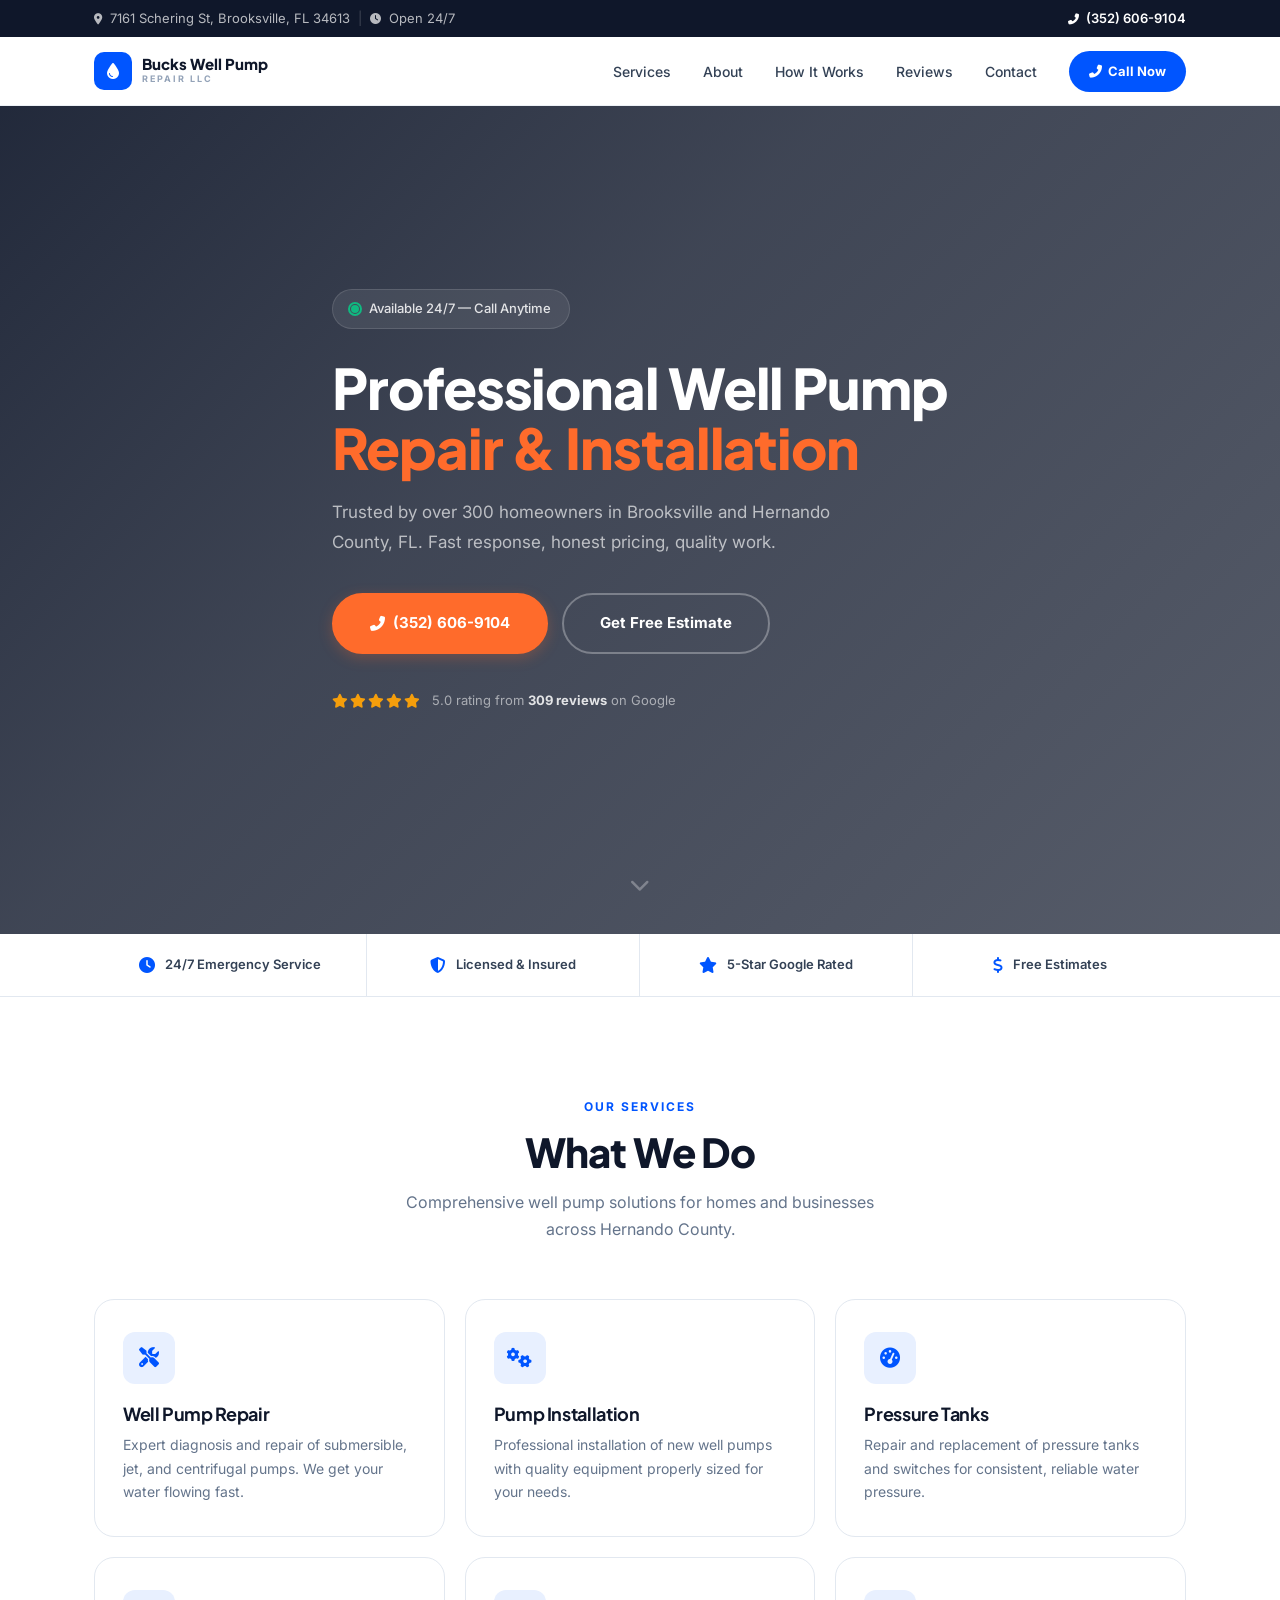
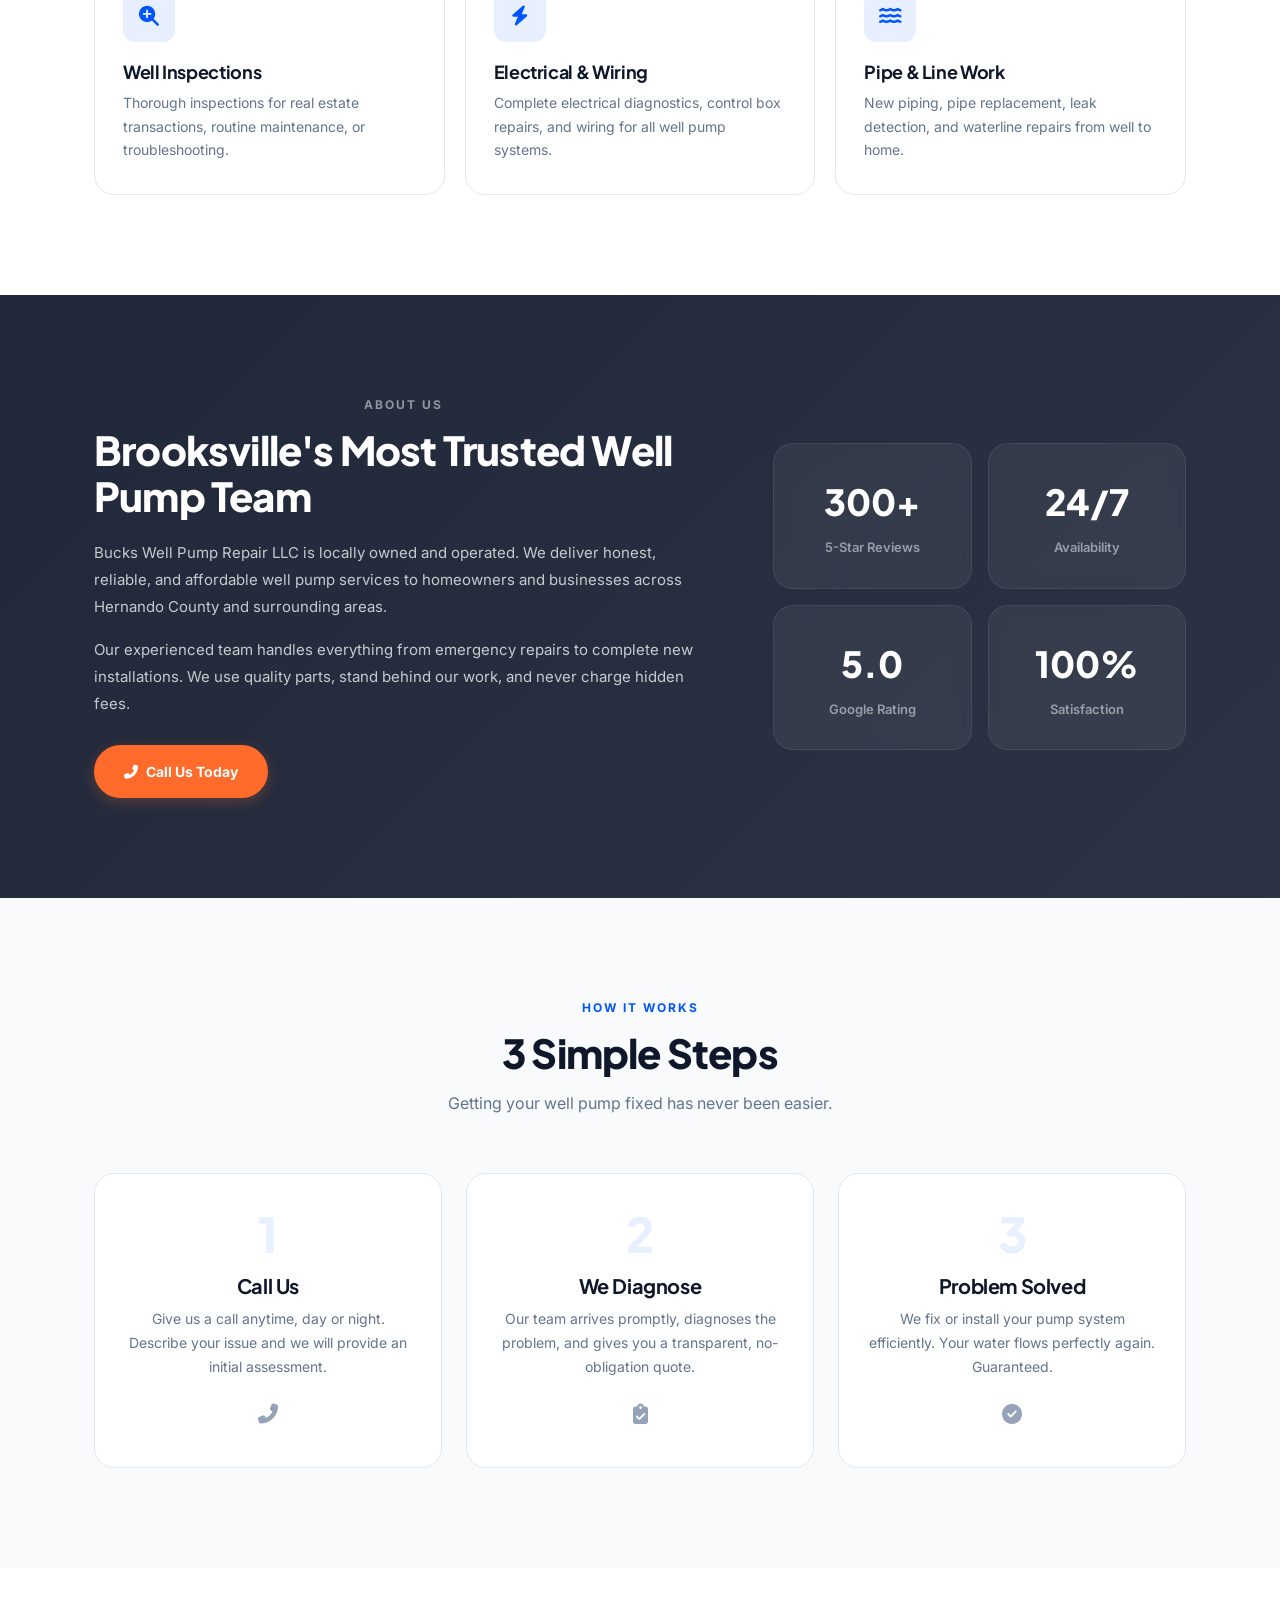
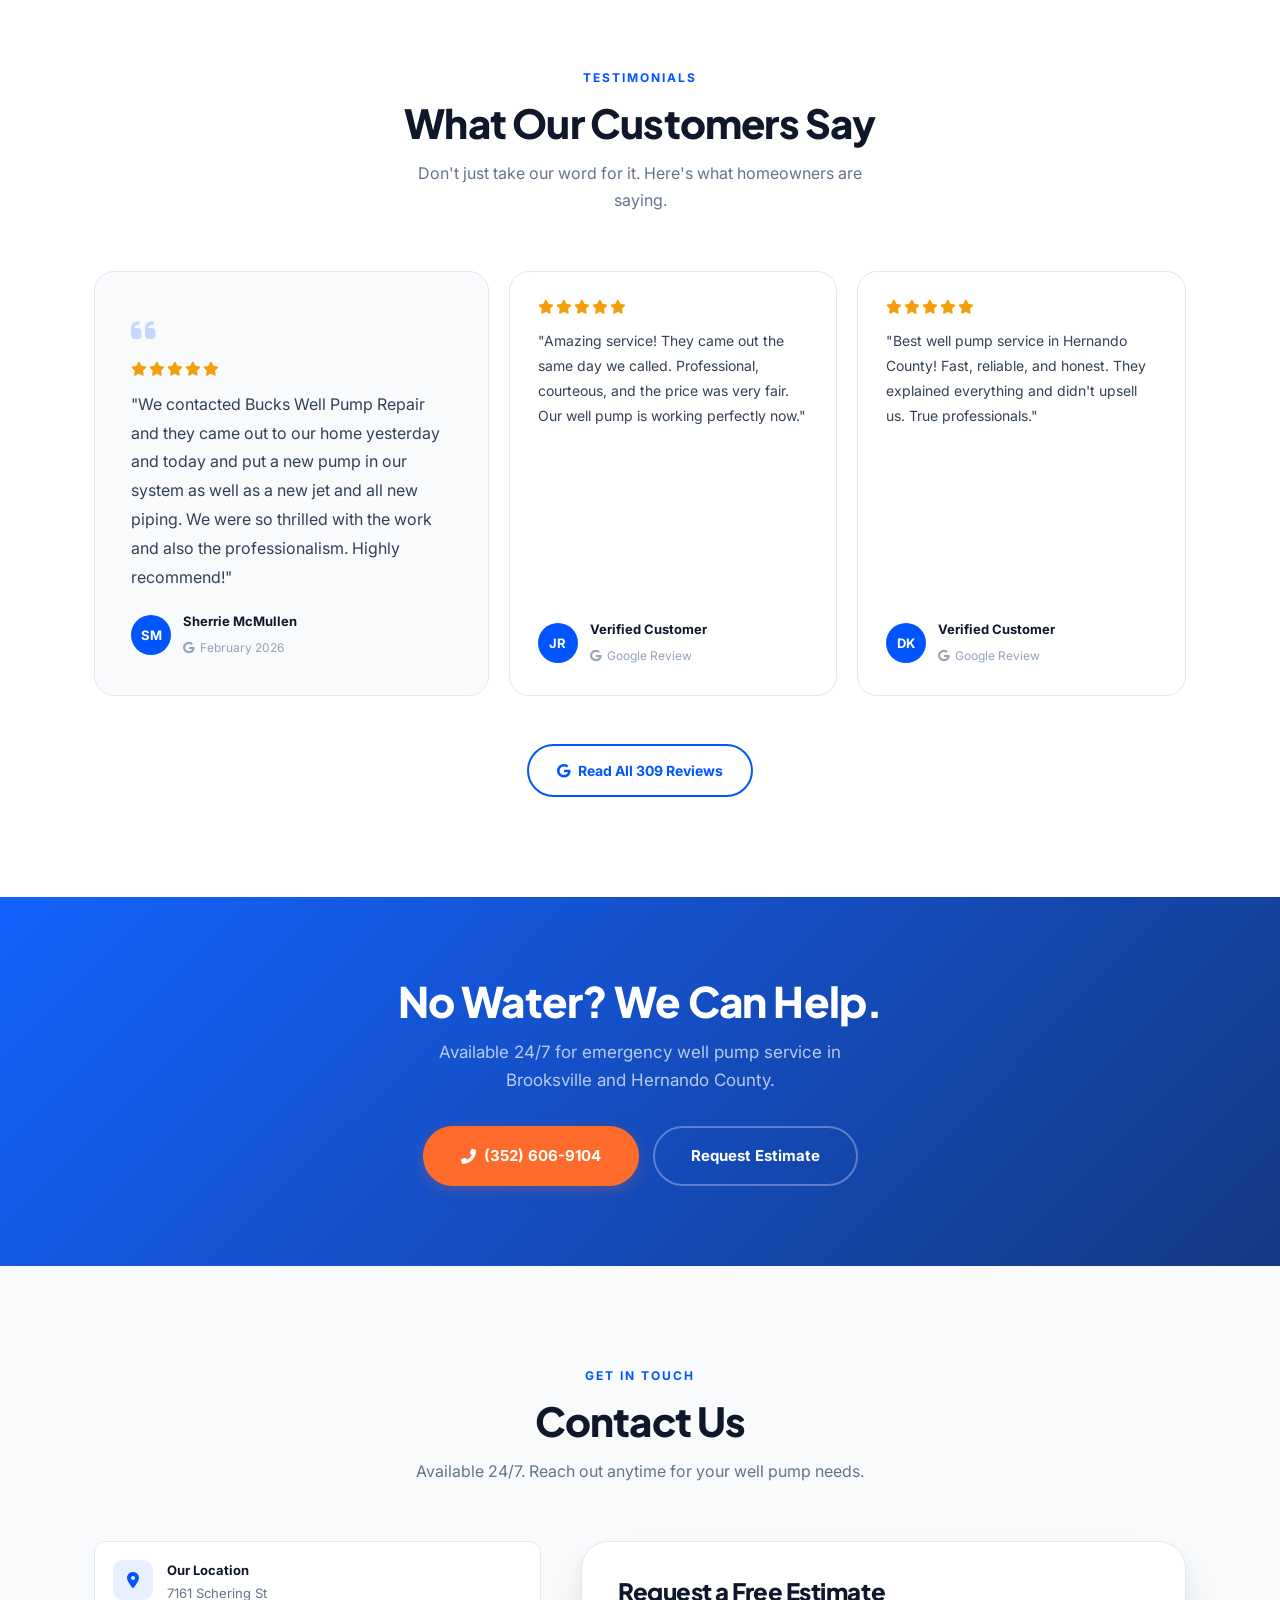
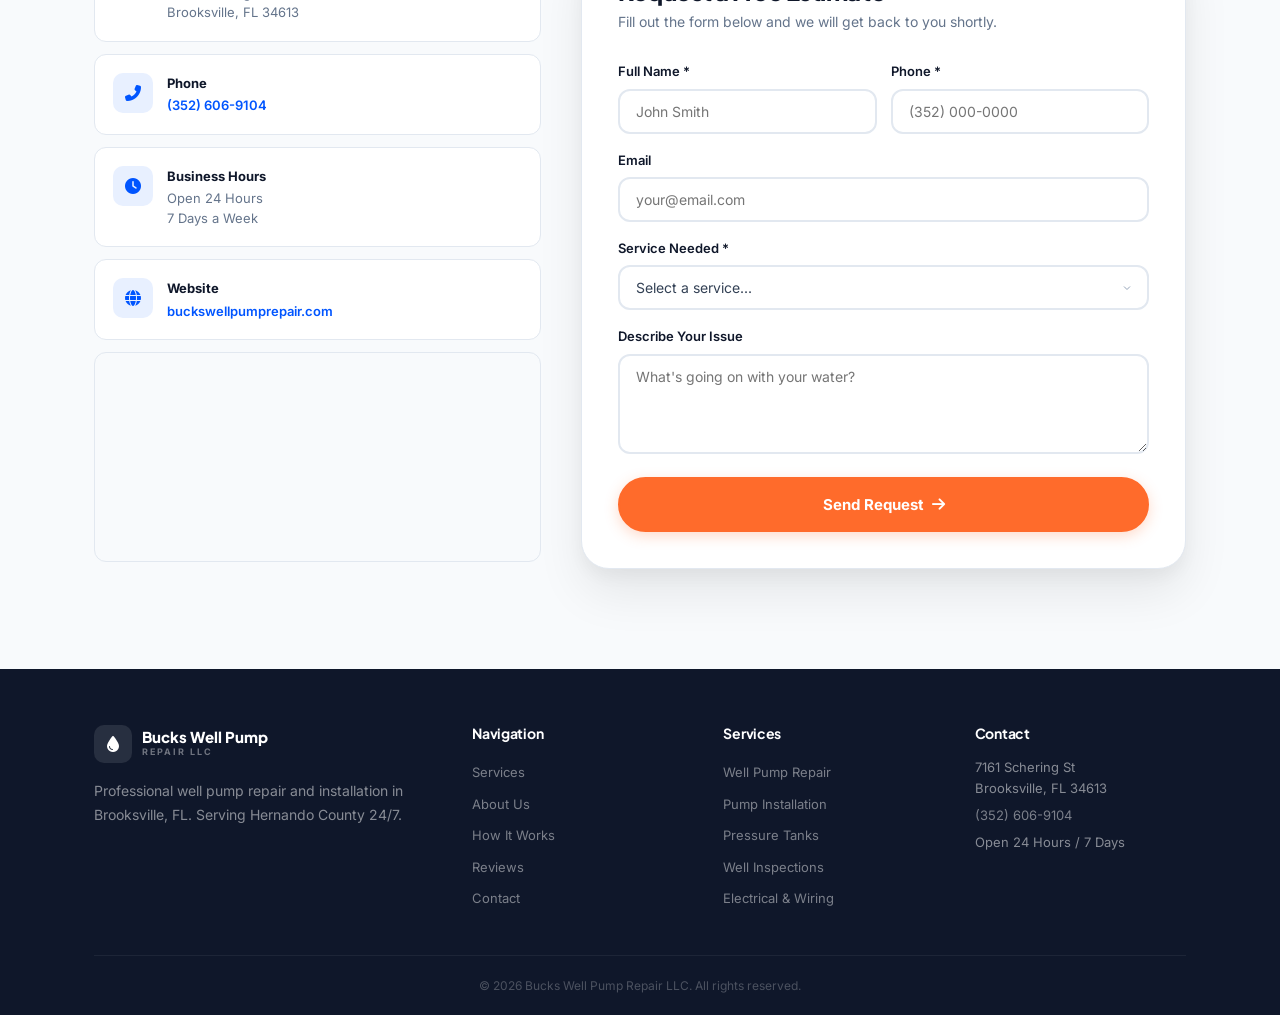
==== commit 3932079d: "feat: modern startup design with background images, improved typography and spacing" ====
--- a/index.html
+++ b/index.html
@@ -8,7 +8,7 @@
     <title>Bucks Well Pump Repair LLC | 24/7 Well Pump Services in Brooksville, FL</title>
     <link rel="preconnect" href="https://fonts.googleapis.com">
     <link rel="preconnect" href="https://fonts.gstatic.com" crossorigin>
-    <link href="https://fonts.googleapis.com/css2?family=Inter:wght@400;500;600;700;800;900&family=Space+Grotesk:wght@500;600;700&display=swap" rel="stylesheet">
+    <link href="https://fonts.googleapis.com/css2?family=Inter:wght@400;500;600;700;800;900&family=Plus+Jakarta+Sans:wght@500;600;700;800&display=swap" rel="stylesheet">
     <link rel="stylesheet" href="https://cdnjs.cloudflare.com/ajax/libs/font-awesome/6.5.1/css/all.min.css">
     <link rel="stylesheet" href="style.css">
 </head>
@@ -18,6 +18,20 @@
         <i class="fas fa-phone-alt"></i>
     </a>
 
+    <!-- Top Bar -->
+    <div class="top-bar">
+        <div class="container top-bar-inner">
+            <div class="top-bar-left">
+                <span><i class="fas fa-map-marker-alt"></i> 7161 Schering St, Brooksville, FL 34613</span>
+                <span class="top-divider">|</span>
+                <span><i class="fas fa-clock"></i> Open 24/7</span>
+            </div>
+            <div class="top-bar-right">
+                <a href="tel:+13526069104"><i class="fas fa-phone-alt"></i> (352) 606-9104</a>
+            </div>
+        </div>
+    </div>
+
     <!-- Header / Navigation -->
     <header class="header" id="header">
         <div class="container header-inner">
@@ -33,11 +47,12 @@
             <nav class="nav" id="nav">
                 <a href="#services" class="nav-link">Services</a>
                 <a href="#about" class="nav-link">About</a>
+                <a href="#process" class="nav-link">How It Works</a>
                 <a href="#reviews" class="nav-link">Reviews</a>
                 <a href="#contact" class="nav-link">Contact</a>
                 <a href="tel:+13526069104" class="nav-cta">
                     <i class="fas fa-phone-alt"></i>
-                    (352) 606-9104
+                    Call Now
                 </a>
             </nav>
             <button class="mobile-toggle" id="mobile-toggle" aria-label="Toggle navigation">
@@ -48,98 +63,63 @@
         </div>
     </header>
 
-    <!-- Hero Section -->
-    <section class="hero">
-        <div class="hero-bg">
-            <div class="hero-particle particle-1"></div>
-            <div class="hero-particle particle-2"></div>
-            <div class="hero-particle particle-3"></div>
-            <div class="hero-wave">
-                <svg viewBox="0 0 1440 320" preserveAspectRatio="none">
-                    <path fill="rgba(255,255,255,0.05)" d="M0,160L48,176C96,192,192,224,288,213.3C384,203,480,149,576,133.3C672,117,768,139,864,170.7C960,203,1056,245,1152,240C1248,235,1344,181,1392,154.7L1440,128L1440,320L1392,320C1344,320,1248,320,1152,320C1056,320,960,320,864,320C768,320,672,320,576,320C480,320,384,320,288,320C192,320,96,320,48,320L0,320Z"></path>
-                </svg>
-            </div>
-        </div>
+    <!-- Hero Section with Background Image -->
+    <section class="hero" id="hero">
+        <div class="hero-overlay"></div>
         <div class="container hero-content">
             <div class="hero-badge animate-in">
-                <div class="badge-glow"></div>
-                <i class="fas fa-shield-alt"></i>
-                <span>Trusted by 309+ Happy Customers</span>
+                <span class="pulse-dot"></span>
+                <span>Available 24/7 &mdash; Call Anytime</span>
             </div>
             <h1 class="animate-in delay-1">
-                Your Water.<br>
-                <span class="text-gradient">Our Expertise.</span>
+                Professional Well Pump<br>
+                <span class="text-accent">Repair & Installation</span>
             </h1>
-            <p class="hero-subtitle animate-in delay-2">Professional well pump repair, installation &amp; maintenance in Brooksville, FL. We keep your water flowing <strong>24/7</strong>.</p>
+            <p class="hero-subtitle animate-in delay-2">Trusted by over 300 homeowners in Brooksville and Hernando County, FL. Fast response, honest pricing, quality work.</p>
             <div class="hero-actions animate-in delay-3">
-                <a href="tel:+13526069104" class="btn btn-primary btn-lg btn-glow">
+                <a href="tel:+13526069104" class="btn btn-accent btn-lg">
                     <i class="fas fa-phone-alt"></i>
-                    Call (352) 606-9104
-                </a>
-                <a href="#contact" class="btn btn-glass btn-lg">
-                    <i class="fas fa-calendar-check"></i>
-                    Free Estimate
-                </a>
-            </div>
-            <div class="hero-trust animate-in delay-4">
-                <div class="hero-rating">
-                    <div class="stars-row">
-                        <i class="fas fa-star"></i>
-                        <i class="fas fa-star"></i>
-                        <i class="fas fa-star"></i>
-                        <i class="fas fa-star"></i>
-                        <i class="fas fa-star"></i>
-                    </div>
-                    <span>5.0 on Google</span>
-                </div>
-                <div class="hero-divider"></div>
-                <div class="hero-open">
-                    <span class="pulse-dot"></span>
-                    <span>Open 24 Hours</span>
-                </div>
-            </div>
-        </div>
-    </section>
-
-    <!-- Trust Bar -->
-    <section class="trust-bar">
-        <div class="container">
-            <div class="trust-bar-inner">
+                    (352) 606-9104
+                </a>
+                <a href="#contact" class="btn btn-white-outline btn-lg">
+                    Get Free Estimate
+                </a>
+            </div>
+            <div class="hero-social-proof animate-in delay-4">
+                <div class="proof-stars">
+                    <i class="fas fa-star"></i>
+                    <i class="fas fa-star"></i>
+                    <i class="fas fa-star"></i>
+                    <i class="fas fa-star"></i>
+                    <i class="fas fa-star"></i>
+                </div>
+                <span class="proof-text">5.0 rating from <strong>309 reviews</strong> on Google</span>
+            </div>
+        </div>
+        <div class="hero-scroll">
+            <a href="#services"><i class="fas fa-chevron-down"></i></a>
+        </div>
+    </section>
+
+    <!-- Trust Strip -->
+    <section class="trust-strip">
+        <div class="container">
+            <div class="trust-grid">
                 <div class="trust-item">
-                    <div class="trust-icon-wrap">
-                        <i class="fas fa-clock"></i>
-                    </div>
-                    <div>
-                        <strong>24/7 Emergency</strong>
-                        <span>Always available</span>
-                    </div>
+                    <i class="fas fa-clock"></i>
+                    <span>24/7 Emergency Service</span>
                 </div>
                 <div class="trust-item">
-                    <div class="trust-icon-wrap">
-                        <i class="fas fa-certificate"></i>
-                    </div>
-                    <div>
-                        <strong>Licensed &amp; Insured</strong>
-                        <span>Certified pros</span>
-                    </div>
+                    <i class="fas fa-shield-alt"></i>
+                    <span>Licensed & Insured</span>
                 </div>
                 <div class="trust-item">
-                    <div class="trust-icon-wrap">
-                        <i class="fas fa-star"></i>
-                    </div>
-                    <div>
-                        <strong>5-Star Rated</strong>
-                        <span>309+ reviews</span>
-                    </div>
+                    <i class="fas fa-star"></i>
+                    <span>5-Star Google Rated</span>
                 </div>
                 <div class="trust-item">
-                    <div class="trust-icon-wrap">
-                        <i class="fas fa-hand-holding-usd"></i>
-                    </div>
-                    <div>
-                        <strong>Free Estimates</strong>
-                        <span>No obligation</span>
-                    </div>
+                    <i class="fas fa-dollar-sign"></i>
+                    <span>Free Estimates</span>
                 </div>
             </div>
         </div>
@@ -148,169 +128,114 @@
     <!-- Services Section -->
     <section class="services" id="services">
         <div class="container">
-            <div class="section-header">
-                <span class="section-tag"><i class="fas fa-wrench"></i> What We Do</span>
-                <h2>Expert Well Pump <span class="text-gradient-dark">Services</span></h2>
-                <p>Comprehensive well pump solutions for homes and businesses across Hernando County.</p>
-            </div>
+            <div class="section-label">Our Services</div>
+            <h2 class="section-title">What We Do</h2>
+            <p class="section-desc">Comprehensive well pump solutions for homes and businesses across Hernando County.</p>
             <div class="services-grid">
                 <div class="service-card">
-                    <div class="service-icon-wrap">
+                    <div class="service-icon">
                         <i class="fas fa-tools"></i>
                     </div>
                     <h3>Well Pump Repair</h3>
-                    <p>Expert diagnosis and repair of all well pump types including submersible, jet, and centrifugal pumps.</p>
-                    <a href="tel:+13526069104" class="service-link">Get Help Now <i class="fas fa-arrow-right"></i></a>
-                </div>
-                <div class="service-card featured">
-                    <div class="featured-badge">Most Popular</div>
-                    <div class="service-icon-wrap">
+                    <p>Expert diagnosis and repair of submersible, jet, and centrifugal pumps. We get your water flowing fast.</p>
+                </div>
+                <div class="service-card">
+                    <div class="service-icon">
                         <i class="fas fa-cogs"></i>
                     </div>
                     <h3>Pump Installation</h3>
-                    <p>Professional installation of new well pumps with quality equipment sized for your water needs.</p>
-                    <a href="tel:+13526069104" class="service-link">Get Help Now <i class="fas fa-arrow-right"></i></a>
-                </div>
-                <div class="service-card">
-                    <div class="service-icon-wrap">
+                    <p>Professional installation of new well pumps with quality equipment properly sized for your needs.</p>
+                </div>
+                <div class="service-card">
+                    <div class="service-icon">
                         <i class="fas fa-tachometer-alt"></i>
                     </div>
-                    <h3>Pressure Tank Service</h3>
-                    <p>Repair and replacement of pressure tanks and switches for consistent water pressure.</p>
-                    <a href="tel:+13526069104" class="service-link">Get Help Now <i class="fas fa-arrow-right"></i></a>
-                </div>
-                <div class="service-card">
-                    <div class="service-icon-wrap">
-                        <i class="fas fa-search"></i>
+                    <h3>Pressure Tanks</h3>
+                    <p>Repair and replacement of pressure tanks and switches for consistent, reliable water pressure.</p>
+                </div>
+                <div class="service-card">
+                    <div class="service-icon">
+                        <i class="fas fa-search-plus"></i>
                     </div>
                     <h3>Well Inspections</h3>
-                    <p>Thorough well system inspections for real estate, maintenance, or water quality concerns.</p>
-                    <a href="tel:+13526069104" class="service-link">Get Help Now <i class="fas fa-arrow-right"></i></a>
-                </div>
-                <div class="service-card">
-                    <div class="service-icon-wrap">
+                    <p>Thorough inspections for real estate transactions, routine maintenance, or troubleshooting.</p>
+                </div>
+                <div class="service-card">
+                    <div class="service-icon">
                         <i class="fas fa-bolt"></i>
                     </div>
-                    <h3>Electrical &amp; Wiring</h3>
-                    <p>Complete electrical diagnostics, control box repairs, and wiring for all pump systems.</p>
-                    <a href="tel:+13526069104" class="service-link">Get Help Now <i class="fas fa-arrow-right"></i></a>
-                </div>
-                <div class="service-card">
-                    <div class="service-icon-wrap">
+                    <h3>Electrical & Wiring</h3>
+                    <p>Complete electrical diagnostics, control box repairs, and wiring for all well pump systems.</p>
+                </div>
+                <div class="service-card">
+                    <div class="service-icon">
                         <i class="fas fa-water"></i>
                     </div>
-                    <h3>Pipe &amp; Line Repair</h3>
-                    <p>Pipe replacement, leak detection, and waterline repairs from the well to your home.</p>
-                    <a href="tel:+13526069104" class="service-link">Get Help Now <i class="fas fa-arrow-right"></i></a>
-                </div>
-            </div>
-        </div>
-    </section>
-
-    <!-- About / Why Choose Us Section -->
-    <section class="about" id="about">
-        <div class="container">
-            <div class="about-inner">
-                <div class="about-content">
-                    <span class="section-tag"><i class="fas fa-heart"></i> Why Choose Us</span>
-                    <h2>The <span class="text-gradient-dark">Most Trusted</span> Well Pump Team in Hernando County</h2>
-                    <p>Bucks Well Pump Repair LLC is a locally owned and operated company in Brooksville, Florida. We deliver honest, reliable, and affordable well pump services to homeowners and businesses across the region.</p>
-                    <div class="feature-list">
-                        <div class="feature-item">
-                            <div class="feature-check"><i class="fas fa-check"></i></div>
-                            <div>
-                                <strong>Same-Day Service</strong>
-                                <span>Fast response for emergency situations</span>
-                            </div>
-                        </div>
-                        <div class="feature-item">
-                            <div class="feature-check"><i class="fas fa-check"></i></div>
-                            <div>
-                                <strong>Upfront Pricing</strong>
-                                <span>No hidden fees or surprise charges</span>
-                            </div>
-                        </div>
-                        <div class="feature-item">
-                            <div class="feature-check"><i class="fas fa-check"></i></div>
-                            <div>
-                                <strong>Quality Parts</strong>
-                                <span>Premium equipment for lasting results</span>
-                            </div>
-                        </div>
-                        <div class="feature-item">
-                            <div class="feature-check"><i class="fas fa-check"></i></div>
-                            <div>
-                                <strong>Locally Owned</strong>
-                                <span>Your neighbors, serving your community</span>
-                            </div>
-                        </div>
-                    </div>
-                    <a href="tel:+13526069104" class="btn btn-primary">
-                        <i class="fas fa-phone-alt"></i> Call Us Today
-                    </a>
-                </div>
-                <div class="about-visual">
-                    <div class="stats-grid">
-                        <div class="stat-card stat-highlight">
-                            <div class="stat-icon"><i class="fas fa-star"></i></div>
-                            <span class="stat-number" data-count="309">0</span>
-                            <span class="stat-label">5-Star Reviews</span>
-                        </div>
-                        <div class="stat-card">
-                            <div class="stat-icon"><i class="fas fa-clock"></i></div>
-                            <span class="stat-number">24/7</span>
-                            <span class="stat-label">Availability</span>
-                        </div>
-                        <div class="stat-card">
-                            <div class="stat-icon"><i class="fab fa-google"></i></div>
-                            <span class="stat-number">5.0</span>
-                            <span class="stat-label">Google Rating</span>
-                        </div>
-                        <div class="stat-card">
-                            <div class="stat-icon"><i class="fas fa-thumbs-up"></i></div>
-                            <span class="stat-number">100%</span>
-                            <span class="stat-label">Satisfaction</span>
-                        </div>
-                    </div>
+                    <h3>Pipe & Line Work</h3>
+                    <p>New piping, pipe replacement, leak detection, and waterline repairs from well to home.</p>
+                </div>
+            </div>
+        </div>
+    </section>
+
+    <!-- About / Stats Section with Background -->
+    <section class="about-section" id="about">
+        <div class="about-bg-overlay"></div>
+        <div class="container about-content">
+            <div class="about-text">
+                <div class="section-label section-label-light">About Us</div>
+                <h2 class="section-title section-title-light">Brooksville's Most Trusted Well Pump Team</h2>
+                <p>Bucks Well Pump Repair LLC is locally owned and operated. We deliver honest, reliable, and affordable well pump services to homeowners and businesses across Hernando County and surrounding areas.</p>
+                <p>Our experienced team handles everything from emergency repairs to complete new installations. We use quality parts, stand behind our work, and never charge hidden fees.</p>
+                <a href="tel:+13526069104" class="btn btn-accent">
+                    <i class="fas fa-phone-alt"></i> Call Us Today
+                </a>
+            </div>
+            <div class="about-stats">
+                <div class="stat-card">
+                    <span class="stat-num" data-count="309">0</span>
+                    <span class="stat-text">5-Star Reviews</span>
+                </div>
+                <div class="stat-card">
+                    <span class="stat-num">24/7</span>
+                    <span class="stat-text">Availability</span>
+                </div>
+                <div class="stat-card">
+                    <span class="stat-num">5.0</span>
+                    <span class="stat-text">Google Rating</span>
+                </div>
+                <div class="stat-card">
+                    <span class="stat-num">100%</span>
+                    <span class="stat-text">Satisfaction</span>
                 </div>
             </div>
         </div>
     </section>
 
     <!-- Process Section -->
-    <section class="process">
-        <div class="container">
-            <div class="section-header">
-                <span class="section-tag"><i class="fas fa-list-ol"></i> How It Works</span>
-                <h2>Simple <span class="text-gradient-dark">3-Step</span> Process</h2>
-                <p>Getting your well pump fixed has never been easier.</p>
-            </div>
-            <div class="process-steps">
-                <div class="process-step">
-                    <div class="step-number">01</div>
-                    <div class="step-content">
-                        <h3>Call Us</h3>
-                        <p>Give us a call anytime, 24/7. Describe your issue and we'll provide an initial assessment.</p>
-                    </div>
-                    <div class="step-icon"><i class="fas fa-phone-alt"></i></div>
-                </div>
-                <div class="process-connector"></div>
-                <div class="process-step">
-                    <div class="step-number">02</div>
-                    <div class="step-content">
-                        <h3>We Diagnose</h3>
-                        <p>Our expert team arrives promptly, diagnoses the problem, and gives you a transparent quote.</p>
-                    </div>
-                    <div class="step-icon"><i class="fas fa-search"></i></div>
-                </div>
-                <div class="process-connector"></div>
-                <div class="process-step">
-                    <div class="step-number">03</div>
-                    <div class="step-content">
-                        <h3>Problem Solved</h3>
-                        <p>We fix or install your pump system efficiently. Your water flows perfectly again!</p>
-                    </div>
-                    <div class="step-icon"><i class="fas fa-check-circle"></i></div>
+    <section class="process" id="process">
+        <div class="container">
+            <div class="section-label">How It Works</div>
+            <h2 class="section-title">3 Simple Steps</h2>
+            <p class="section-desc">Getting your well pump fixed has never been easier.</p>
+            <div class="process-grid">
+                <div class="process-card">
+                    <div class="process-num">1</div>
+                    <h3>Call Us</h3>
+                    <p>Give us a call anytime, day or night. Describe your issue and we will provide an initial assessment.</p>
+                    <div class="process-icon"><i class="fas fa-phone-alt"></i></div>
+                </div>
+                <div class="process-card">
+                    <div class="process-num">2</div>
+                    <h3>We Diagnose</h3>
+                    <p>Our team arrives promptly, diagnoses the problem, and gives you a transparent, no-obligation quote.</p>
+                    <div class="process-icon"><i class="fas fa-clipboard-check"></i></div>
+                </div>
+                <div class="process-card">
+                    <div class="process-num">3</div>
+                    <h3>Problem Solved</h3>
+                    <p>We fix or install your pump system efficiently. Your water flows perfectly again. Guaranteed.</p>
+                    <div class="process-icon"><i class="fas fa-check-circle"></i></div>
                 </div>
             </div>
         </div>
@@ -319,93 +244,70 @@
     <!-- Reviews Section -->
     <section class="reviews" id="reviews">
         <div class="container">
-            <div class="section-header">
-                <span class="section-tag"><i class="fas fa-quote-left"></i> Testimonials</span>
-                <h2>Loved by <span class="text-gradient-dark">309+</span> Customers</h2>
-                <p>Don't just take our word for it. Here's what our customers have to say.</p>
-            </div>
-            <div class="reviews-showcase">
-                <div class="review-card review-featured">
-                    <div class="review-quote"><i class="fas fa-quote-left"></i></div>
+            <div class="section-label">Testimonials</div>
+            <h2 class="section-title">What Our Customers Say</h2>
+            <p class="section-desc">Don't just take our word for it. Here's what homeowners are saying.</p>
+            <div class="reviews-grid">
+                <div class="review-card review-large">
+                    <div class="review-quote-icon"><i class="fas fa-quote-left"></i></div>
                     <div class="review-stars">
-                        <i class="fas fa-star"></i>
-                        <i class="fas fa-star"></i>
-                        <i class="fas fa-star"></i>
-                        <i class="fas fa-star"></i>
-                        <i class="fas fa-star"></i>
-                    </div>
-                    <p class="review-text">"We contacted Bucks Well Pump Repair and they came out to our home yesterday and today and put a new pump in our system as well as a new jet and all new piping. We were so thrilled with the work and also the professionalism. Highly recommend!"</p>
-                    <div class="review-author">
+                        <i class="fas fa-star"></i><i class="fas fa-star"></i><i class="fas fa-star"></i><i class="fas fa-star"></i><i class="fas fa-star"></i>
+                    </div>
+                    <p class="review-body">"We contacted Bucks Well Pump Repair and they came out to our home yesterday and today and put a new pump in our system as well as a new jet and all new piping. We were so thrilled with the work and also the professionalism. Highly recommend!"</p>
+                    <div class="review-footer">
                         <div class="review-avatar">SM</div>
                         <div>
                             <strong>Sherrie McMullen</strong>
-                            <span><i class="fab fa-google"></i> Google Review - Feb 2026</span>
-                        </div>
-                    </div>
-                </div>
-                <div class="reviews-side">
-                    <div class="review-card">
-                        <div class="review-stars">
-                            <i class="fas fa-star"></i>
-                            <i class="fas fa-star"></i>
-                            <i class="fas fa-star"></i>
-                            <i class="fas fa-star"></i>
-                            <i class="fas fa-star"></i>
-                        </div>
-                        <p class="review-text">"Amazing service! They came out the same day we called. Professional, courteous, and the price was very fair. Our well pump is working perfectly now."</p>
-                        <div class="review-author">
-                            <div class="review-avatar">JR</div>
-                            <div>
-                                <strong>Verified Customer</strong>
-                                <span><i class="fab fa-google"></i> Google Review</span>
-                            </div>
-                        </div>
-                    </div>
-                    <div class="review-card">
-                        <div class="review-stars">
-                            <i class="fas fa-star"></i>
-                            <i class="fas fa-star"></i>
-                            <i class="fas fa-star"></i>
-                            <i class="fas fa-star"></i>
-                            <i class="fas fa-star"></i>
-                        </div>
-                        <p class="review-text">"Best well pump service in Hernando County! Fast, reliable, and honest. They explained everything clearly and didn't upsell us. True professionals."</p>
-                        <div class="review-author">
-                            <div class="review-avatar">DK</div>
-                            <div>
-                                <strong>Verified Customer</strong>
-                                <span><i class="fab fa-google"></i> Google Review</span>
-                            </div>
+                            <span><i class="fab fa-google"></i> February 2026</span>
+                        </div>
+                    </div>
+                </div>
+                <div class="review-card">
+                    <div class="review-stars">
+                        <i class="fas fa-star"></i><i class="fas fa-star"></i><i class="fas fa-star"></i><i class="fas fa-star"></i><i class="fas fa-star"></i>
+                    </div>
+                    <p class="review-body">"Amazing service! They came out the same day we called. Professional, courteous, and the price was very fair. Our well pump is working perfectly now."</p>
+                    <div class="review-footer">
+                        <div class="review-avatar">JR</div>
+                        <div>
+                            <strong>Verified Customer</strong>
+                            <span><i class="fab fa-google"></i> Google Review</span>
+                        </div>
+                    </div>
+                </div>
+                <div class="review-card">
+                    <div class="review-stars">
+                        <i class="fas fa-star"></i><i class="fas fa-star"></i><i class="fas fa-star"></i><i class="fas fa-star"></i><i class="fas fa-star"></i>
+                    </div>
+                    <p class="review-body">"Best well pump service in Hernando County! Fast, reliable, and honest. They explained everything and didn't upsell us. True professionals."</p>
+                    <div class="review-footer">
+                        <div class="review-avatar">DK</div>
+                        <div>
+                            <strong>Verified Customer</strong>
+                            <span><i class="fab fa-google"></i> Google Review</span>
                         </div>
                     </div>
                 </div>
             </div>
             <div class="reviews-cta">
-                <a href="https://www.google.com/maps" target="_blank" rel="noopener noreferrer" class="btn btn-outline-dark">
-                    <i class="fab fa-google"></i> See All 309 Reviews on Google
-                </a>
-            </div>
-        </div>
-    </section>
-
-    <!-- CTA Banner -->
-    <section class="cta-banner">
-        <div class="cta-bg">
-            <div class="cta-particle cta-p1"></div>
-            <div class="cta-particle cta-p2"></div>
-        </div>
-        <div class="container cta-inner">
-            <div class="cta-content">
-                <h2>No Water? <span>No Problem.</span></h2>
-                <p>Call now for fast, reliable well pump service. Available around the clock for emergencies.</p>
-            </div>
-            <div class="cta-actions">
-                <a href="tel:+13526069104" class="btn btn-white btn-lg btn-glow-white">
-                    <i class="fas fa-phone-alt"></i>
-                    (352) 606-9104
-                </a>
-                <span class="cta-or">or</span>
-                <a href="#contact" class="btn btn-glass-light btn-lg">
+                <a href="https://www.google.com/maps" target="_blank" rel="noopener noreferrer" class="btn btn-outline">
+                    <i class="fab fa-google"></i> Read All 309 Reviews
+                </a>
+            </div>
+        </div>
+    </section>
+
+    <!-- CTA Section with Background -->
+    <section class="cta-section">
+        <div class="cta-overlay"></div>
+        <div class="container cta-content">
+            <h2>No Water? We Can Help.</h2>
+            <p>Available 24/7 for emergency well pump service in Brooksville and Hernando County.</p>
+            <div class="cta-buttons">
+                <a href="tel:+13526069104" class="btn btn-accent btn-lg">
+                    <i class="fas fa-phone-alt"></i> (352) 606-9104
+                </a>
+                <a href="#contact" class="btn btn-white-outline btn-lg">
                     Request Estimate
                 </a>
             </div>
@@ -415,48 +317,47 @@
     <!-- Contact Section -->
     <section class="contact" id="contact">
         <div class="container">
-            <div class="section-header">
-                <span class="section-tag"><i class="fas fa-envelope"></i> Get In Touch</span>
-                <h2>Contact <span class="text-gradient-dark">Us</span></h2>
-                <p>Available 24/7. Reach out anytime for your well pump needs.</p>
-            </div>
-            <div class="contact-inner">
-                <div class="contact-info">
-                    <div class="contact-card">
-                        <div class="contact-card-icon"><i class="fas fa-map-marker-alt"></i></div>
-                        <div>
-                            <strong>Visit Us</strong>
-                            <p>7161 Schering St<br>Brooksville, FL 34613</p>
-                        </div>
-                    </div>
-                    <div class="contact-card">
-                        <div class="contact-card-icon"><i class="fas fa-phone-alt"></i></div>
-                        <div>
-                            <strong>Call Us</strong>
-                            <p><a href="tel:+13526069104">(352) 606-9104</a></p>
-                        </div>
-                    </div>
-                    <div class="contact-card">
-                        <div class="contact-card-icon"><i class="fas fa-clock"></i></div>
-                        <div>
-                            <strong>Hours</strong>
-                            <p>Open 24 Hours<br>7 Days a Week</p>
-                        </div>
-                    </div>
-                    <div class="contact-card">
-                        <div class="contact-card-icon"><i class="fas fa-globe"></i></div>
-                        <div>
-                            <strong>Website</strong>
-                            <p><a href="https://buckswellpumprepair.com" target="_blank" rel="noopener noreferrer">buckswellpumprepair.com</a></p>
-                        </div>
-                    </div>
-                    <!-- Map -->
+            <div class="section-label">Get In Touch</div>
+            <h2 class="section-title">Contact Us</h2>
+            <p class="section-desc">Available 24/7. Reach out anytime for your well pump needs.</p>
+            <div class="contact-grid">
+                <div class="contact-left">
+                    <div class="contact-cards">
+                        <div class="contact-info-card">
+                            <div class="contact-card-icon"><i class="fas fa-map-marker-alt"></i></div>
+                            <div>
+                                <strong>Our Location</strong>
+                                <p>7161 Schering St<br>Brooksville, FL 34613</p>
+                            </div>
+                        </div>
+                        <div class="contact-info-card">
+                            <div class="contact-card-icon"><i class="fas fa-phone-alt"></i></div>
+                            <div>
+                                <strong>Phone</strong>
+                                <p><a href="tel:+13526069104">(352) 606-9104</a></p>
+                            </div>
+                        </div>
+                        <div class="contact-info-card">
+                            <div class="contact-card-icon"><i class="fas fa-clock"></i></div>
+                            <div>
+                                <strong>Business Hours</strong>
+                                <p>Open 24 Hours<br>7 Days a Week</p>
+                            </div>
+                        </div>
+                        <div class="contact-info-card">
+                            <div class="contact-card-icon"><i class="fas fa-globe"></i></div>
+                            <div>
+                                <strong>Website</strong>
+                                <p><a href="https://buckswellpumprepair.com" target="_blank" rel="noopener noreferrer">buckswellpumprepair.com</a></p>
+                            </div>
+                        </div>
+                    </div>
                     <div class="contact-map">
                         <iframe
                             src="https://www.google.com/maps/embed?pb=!1m18!1m12!1m3!1d3501.5!2d-82.5!3d28.55!2m3!1f0!2f0!3f0!3m2!1i1024!2i768!4f13.1!3m3!1m2!1s0x0%3A0x0!2zMjjCsDMzJzAwLjAiTiA4MsKwMzAnMDAuMCJX!5e0!3m2!1sen!2sus!4v1600000000000!5m2!1sen!2sus"
                             width="100%"
-                            height="220"
-                            style="border:0; border-radius: 12px;"
+                            height="200"
+                            style="border:0;"
                             allowfullscreen=""
                             loading="lazy"
                             referrerpolicy="no-referrer-when-downgrade"
@@ -464,39 +365,27 @@
                         </iframe>
                     </div>
                 </div>
-                <div class="contact-form-wrapper">
-                    <div class="form-header">
+                <div class="contact-right">
+                    <div class="form-wrapper">
                         <h3>Request a Free Estimate</h3>
-                        <p>Fill out the form and we'll get back to you ASAP.</p>
-                    </div>
-                    <form class="contact-form" id="contact-form">
-                        <div class="form-row">
-                            <div class="form-group">
-                                <label for="name">Full Name</label>
-                                <div class="input-wrap">
-                                    <i class="fas fa-user"></i>
+                        <p class="form-subtitle">Fill out the form below and we will get back to you shortly.</p>
+                        <form class="contact-form" id="contact-form">
+                            <div class="form-row">
+                                <div class="form-group">
+                                    <label for="name">Full Name *</label>
                                     <input type="text" id="name" name="name" required placeholder="John Smith">
                                 </div>
+                                <div class="form-group">
+                                    <label for="phone">Phone *</label>
+                                    <input type="tel" id="phone" name="phone" required placeholder="(352) 000-0000">
+                                </div>
                             </div>
                             <div class="form-group">
-                                <label for="phone">Phone Number</label>
-                                <div class="input-wrap">
-                                    <i class="fas fa-phone"></i>
-                                    <input type="tel" id="phone" name="phone" required placeholder="(xxx) xxx-xxxx">
-                                </div>
-                            </div>
-                        </div>
-                        <div class="form-group">
-                            <label for="email">Email Address</label>
-                            <div class="input-wrap">
-                                <i class="fas fa-envelope"></i>
+                                <label for="email">Email</label>
                                 <input type="email" id="email" name="email" placeholder="your@email.com">
                             </div>
-                        </div>
-                        <div class="form-group">
-                            <label for="service">Service Needed</label>
-                            <div class="input-wrap">
-                                <i class="fas fa-wrench"></i>
+                            <div class="form-group">
+                                <label for="service">Service Needed *</label>
                                 <select id="service" name="service" required>
                                     <option value="">Select a service...</option>
                                     <option value="repair">Well Pump Repair</option>
@@ -508,16 +397,15 @@
                                     <option value="other">Other</option>
                                 </select>
                             </div>
-                        </div>
-                        <div class="form-group">
-                            <label for="message">Describe Your Issue</label>
-                            <textarea id="message" name="message" rows="4" placeholder="Tell us about your well pump issue..."></textarea>
-                        </div>
-                        <button type="submit" class="btn btn-primary btn-full btn-lg">
-                            <i class="fas fa-paper-plane"></i> Send Request
-                        </button>
-                        <p class="form-note"><i class="fas fa-lock"></i> Your information is secure and will never be shared.</p>
-                    </form>
+                            <div class="form-group">
+                                <label for="message">Describe Your Issue</label>
+                                <textarea id="message" name="message" rows="4" placeholder="What's going on with your water?"></textarea>
+                            </div>
+                            <button type="submit" class="btn btn-accent btn-full btn-lg">
+                                Send Request <i class="fas fa-arrow-right"></i>
+                            </button>
+                        </form>
+                    </div>
                 </div>
             </div>
         </div>
@@ -526,47 +414,40 @@
     <!-- Footer -->
     <footer class="footer">
         <div class="container">
-            <div class="footer-top">
+            <div class="footer-grid">
                 <div class="footer-brand">
                     <a href="#" class="logo">
-                        <div class="logo-mark">
+                        <div class="logo-mark logo-mark-dark">
                             <i class="fas fa-tint"></i>
                         </div>
                         <div class="logo-text">
-                            <span class="logo-name">Bucks Well Pump</span>
-                            <span class="logo-tagline">REPAIR LLC</span>
+                            <span class="logo-name logo-name-light">Bucks Well Pump</span>
+                            <span class="logo-tagline logo-tagline-light">REPAIR LLC</span>
                         </div>
                     </a>
-                    <p>Professional well pump repair and installation services in Brooksville, FL. Serving Hernando County and surrounding areas 24/7.</p>
-                </div>
-                <div class="footer-links">
-                    <h4>Quick Links</h4>
-                    <a href="#services"><i class="fas fa-chevron-right"></i> Services</a>
-                    <a href="#about"><i class="fas fa-chevron-right"></i> About Us</a>
-                    <a href="#reviews"><i class="fas fa-chevron-right"></i> Reviews</a>
-                    <a href="#contact"><i class="fas fa-chevron-right"></i> Contact</a>
-                </div>
-                <div class="footer-services">
+                    <p>Professional well pump repair and installation in Brooksville, FL. Serving Hernando County 24/7.</p>
+                </div>
+                <div class="footer-col">
+                    <h4>Navigation</h4>
+                    <a href="#services">Services</a>
+                    <a href="#about">About Us</a>
+                    <a href="#process">How It Works</a>
+                    <a href="#reviews">Reviews</a>
+                    <a href="#contact">Contact</a>
+                </div>
+                <div class="footer-col">
                     <h4>Services</h4>
-                    <a href="#services"><i class="fas fa-chevron-right"></i> Well Pump Repair</a>
-                    <a href="#services"><i class="fas fa-chevron-right"></i> Pump Installation</a>
-                    <a href="#services"><i class="fas fa-chevron-right"></i> Pressure Tanks</a>
-                    <a href="#services"><i class="fas fa-chevron-right"></i> Well Inspections</a>
-                </div>
-                <div class="footer-contact">
+                    <a href="#services">Well Pump Repair</a>
+                    <a href="#services">Pump Installation</a>
+                    <a href="#services">Pressure Tanks</a>
+                    <a href="#services">Well Inspections</a>
+                    <a href="#services">Electrical & Wiring</a>
+                </div>
+                <div class="footer-col">
                     <h4>Contact</h4>
-                    <div class="footer-contact-item">
-                        <i class="fas fa-map-marker-alt"></i>
-                        <span>7161 Schering St, Brooksville, FL 34613</span>
-                    </div>
-                    <div class="footer-contact-item">
-                        <i class="fas fa-phone-alt"></i>
-                        <a href="tel:+13526069104">(352) 606-9104</a>
-                    </div>
-                    <div class="footer-contact-item">
-                        <i class="fas fa-clock"></i>
-                        <span>Open 24/7</span>
-                    </div>
+                    <p>7161 Schering St<br>Brooksville, FL 34613</p>
+                    <p><a href="tel:+13526069104">(352) 606-9104</a></p>
+                    <p>Open 24 Hours / 7 Days</p>
                 </div>
             </div>
             <div class="footer-bottom">
--- a/style.css
+++ b/style.css
@@ -1,192 +1,194 @@
-/* ===== CSS Variables ===== */
+/* ===== Variables ===== */
 :root {
-    --color-primary: #0066ff;
-    --color-primary-dark: #0052cc;
-    --color-primary-light: #3d8bff;
-    --color-primary-glow: rgba(0, 102, 255, 0.3);
-    --color-accent: #ff6b00;
-    --color-accent-dark: #e05500;
-    --color-accent-light: #ff8533;
-    --color-dark: #0a1628;
-    --color-dark-2: #111d33;
-    --color-text: #2d3748;
-    --color-text-light: #718096;
-    --color-text-muted: #a0aec0;
-    --color-bg: #ffffff;
-    --color-bg-light: #f7fafc;
-    --color-bg-alt: #edf2f7;
-    --color-border: #e2e8f0;
-    --color-star: #f6ad55;
-    --color-success: #38a169;
-    --gradient-primary: linear-gradient(135deg, #0066ff 0%, #00d4ff 100%);
-    --gradient-accent: linear-gradient(135deg, #ff6b00 0%, #ff9a44 100%);
-    --gradient-dark: linear-gradient(135deg, #0a1628 0%, #1a365d 100%);
-    --gradient-hero: linear-gradient(160deg, #0a1628 0%, #0d2137 30%, #0f3460 70%, #162d50 100%);
-    --shadow-sm: 0 1px 3px rgba(0,0,0,0.06), 0 1px 2px rgba(0,0,0,0.04);
-    --shadow-md: 0 4px 6px rgba(0,0,0,0.04), 0 10px 20px rgba(0,0,0,0.06);
-    --shadow-lg: 0 10px 25px rgba(0,0,0,0.06), 0 20px 48px rgba(0,0,0,0.08);
-    --shadow-xl: 0 20px 40px rgba(0,0,0,0.08), 0 30px 64px rgba(0,0,0,0.1);
-    --shadow-glow: 0 0 30px rgba(0, 102, 255, 0.15);
-    --shadow-glow-accent: 0 0 30px rgba(255, 107, 0, 0.2);
-    --radius-sm: 8px;
-    --radius-md: 12px;
+    --primary: #0055ff;
+    --primary-dark: #003ecb;
+    --primary-light: #e8f0ff;
+    --accent: #ff6b2b;
+    --accent-dark: #e85a1a;
+    --accent-glow: rgba(255, 107, 43, 0.25);
+    --dark: #0f172a;
+    --dark-2: #1e293b;
+    --text: #334155;
+    --text-light: #64748b;
+    --text-muted: #94a3b8;
+    --bg: #ffffff;
+    --bg-2: #f8fafc;
+    --bg-3: #f1f5f9;
+    --border: #e2e8f0;
+    --star: #f59e0b;
+    --success: #10b981;
+    --radius: 12px;
     --radius-lg: 20px;
     --radius-xl: 28px;
-    --transition: 0.3s cubic-bezier(0.4, 0, 0.2, 1);
-    --transition-bounce: 0.5s cubic-bezier(0.34, 1.56, 0.64, 1);
-}
-
-/* ===== Reset & Base ===== */
-*, *::before, *::after {
-    margin: 0;
-    padding: 0;
-    box-sizing: border-box;
-}
+    --shadow: 0 1px 3px rgba(0,0,0,0.04), 0 4px 12px rgba(0,0,0,0.04);
+    --shadow-md: 0 4px 8px rgba(0,0,0,0.04), 0 12px 28px rgba(0,0,0,0.06);
+    --shadow-lg: 0 8px 16px rgba(0,0,0,0.04), 0 24px 48px rgba(0,0,0,0.08);
+    --ease: cubic-bezier(0.4, 0, 0.2, 1);
+}
+
+/* ===== Reset ===== */
+*, *::before, *::after { margin: 0; padding: 0; box-sizing: border-box; }
 
 html {
     scroll-behavior: smooth;
-    scroll-padding-top: 80px;
+    scroll-padding-top: 120px;
 }
 
 body {
-    font-family: 'Inter', -apple-system, BlinkMacSystemFont, sans-serif;
-    color: var(--color-text);
-    line-height: 1.6;
-    background: var(--color-bg);
+    font-family: 'Inter', -apple-system, BlinkMacSystemFont, system-ui, sans-serif;
+    color: var(--text);
+    line-height: 1.65;
+    background: var(--bg);
     -webkit-font-smoothing: antialiased;
-    -moz-osx-font-smoothing: grayscale;
     overflow-x: hidden;
 }
 
-h1, h2, h3, h4, h5, h6 {
-    font-family: 'Space Grotesk', 'Inter', sans-serif;
+h1, h2, h3, h4 {
+    font-family: 'Plus Jakarta Sans', 'Inter', sans-serif;
+    color: var(--dark);
     line-height: 1.15;
-    color: var(--color-dark);
-}
-
-a {
-    text-decoration: none;
-    color: inherit;
-    transition: color var(--transition);
-}
-
-img {
-    max-width: 100%;
-    display: block;
-}
+    letter-spacing: -0.02em;
+}
+
+a { text-decoration: none; color: inherit; }
+img { max-width: 100%; display: block; }
 
 .container {
-    max-width: 1200px;
+    max-width: 1140px;
     margin: 0 auto;
     padding: 0 24px;
 }
 
-/* ===== Text Gradients ===== */
-.text-gradient {
-    background: linear-gradient(135deg, #00d4ff 0%, #0066ff 50%, #a855f7 100%);
-    -webkit-background-clip: text;
-    -webkit-text-fill-color: transparent;
-    background-clip: text;
-}
-
-.text-gradient-dark {
-    background: var(--gradient-primary);
-    -webkit-background-clip: text;
-    -webkit-text-fill-color: transparent;
-    background-clip: text;
-}
-
-/* ===== Floating Call Button ===== */
+/* ===== Top Bar ===== */
+.top-bar {
+    background: var(--dark);
+    color: rgba(255,255,255,0.7);
+    font-size: 13px;
+    padding: 8px 0;
+}
+
+.top-bar-inner {
+    display: flex;
+    justify-content: space-between;
+    align-items: center;
+}
+
+.top-bar-left {
+    display: flex;
+    align-items: center;
+    gap: 8px;
+}
+
+.top-bar-left i, .top-bar-right i {
+    margin-right: 4px;
+    font-size: 11px;
+}
+
+.top-divider {
+    color: rgba(255,255,255,0.2);
+}
+
+.top-bar-right a {
+    color: #fff;
+    font-weight: 600;
+    transition: opacity 0.3s var(--ease);
+}
+
+.top-bar-right a:hover { opacity: 0.8; }
+
+/* ===== Floating Call ===== */
 .floating-call {
     display: none;
     position: fixed;
     bottom: 24px;
     right: 24px;
-    width: 60px;
-    height: 60px;
-    background: var(--gradient-accent);
+    width: 56px;
+    height: 56px;
+    background: var(--accent);
     color: #fff;
     border-radius: 50%;
     align-items: center;
     justify-content: center;
-    font-size: 22px;
+    font-size: 20px;
     z-index: 9999;
-    box-shadow: 0 4px 20px rgba(255, 107, 0, 0.4);
-    animation: pulse-ring 2s infinite;
-}
+    box-shadow: 0 4px 20px var(--accent-glow);
+    animation: pulse-ring 2.5s infinite;
+    transition: transform 0.3s var(--ease);
+}
+
+.floating-call:hover { transform: scale(1.1); }
 
 @keyframes pulse-ring {
-    0% { box-shadow: 0 4px 20px rgba(255, 107, 0, 0.4), 0 0 0 0 rgba(255, 107, 0, 0.3); }
-    70% { box-shadow: 0 4px 20px rgba(255, 107, 0, 0.4), 0 0 0 15px rgba(255, 107, 0, 0); }
-    100% { box-shadow: 0 4px 20px rgba(255, 107, 0, 0.4), 0 0 0 0 rgba(255, 107, 0, 0); }
+    0% { box-shadow: 0 4px 20px var(--accent-glow), 0 0 0 0 rgba(255,107,43,0.3); }
+    70% { box-shadow: 0 4px 20px var(--accent-glow), 0 0 0 14px rgba(255,107,43,0); }
+    100% { box-shadow: 0 4px 20px var(--accent-glow), 0 0 0 0 rgba(255,107,43,0); }
 }
 
 /* ===== Header ===== */
 .header {
-    position: fixed;
+    position: sticky;
     top: 0;
-    left: 0;
-    right: 0;
     z-index: 1000;
-    background: rgba(255, 255, 255, 0.92);
-    backdrop-filter: blur(20px);
-    -webkit-backdrop-filter: blur(20px);
-    border-bottom: 1px solid rgba(226, 232, 240, 0.5);
-    transition: all var(--transition);
+    background: rgba(255,255,255,0.95);
+    backdrop-filter: blur(16px);
+    -webkit-backdrop-filter: blur(16px);
+    border-bottom: 1px solid rgba(226,232,240,0.6);
+    transition: all 0.3s var(--ease);
 }
 
 .header.scrolled {
     box-shadow: var(--shadow-md);
-    background: rgba(255, 255, 255, 0.97);
 }
 
 .header-inner {
     display: flex;
     align-items: center;
     justify-content: space-between;
-    height: 76px;
+    height: 68px;
 }
 
 .logo {
     display: flex;
     align-items: center;
-    gap: 12px;
+    gap: 10px;
 }
 
 .logo-mark {
-    width: 42px;
-    height: 42px;
-    background: var(--gradient-primary);
-    border-radius: var(--radius-sm);
+    width: 38px;
+    height: 38px;
+    background: var(--primary);
+    border-radius: 10px;
     display: flex;
     align-items: center;
     justify-content: center;
     color: #fff;
-    font-size: 18px;
+    font-size: 16px;
     flex-shrink: 0;
 }
 
-.logo-text {
-    display: flex;
-    flex-direction: column;
-}
+.logo-mark-dark { background: rgba(255,255,255,0.1); }
+
+.logo-text { display: flex; flex-direction: column; }
 
 .logo-name {
-    font-family: 'Space Grotesk', sans-serif;
+    font-family: 'Plus Jakarta Sans', sans-serif;
+    font-weight: 800;
+    font-size: 15px;
+    color: var(--dark);
+    line-height: 1.1;
+}
+
+.logo-name-light { color: #fff; }
+
+.logo-tagline {
+    font-size: 9px;
+    color: var(--text-muted);
     font-weight: 700;
-    font-size: 16px;
-    color: var(--color-dark);
-    line-height: 1.1;
-}
-
-.logo-tagline {
-    font-size: 10px;
-    color: var(--color-text-muted);
-    font-weight: 600;
-    text-transform: uppercase;
     letter-spacing: 2px;
 }
 
+.logo-tagline-light { color: rgba(255,255,255,0.4); }
+
 .nav {
     display: flex;
     align-items: center;
@@ -194,57 +196,38 @@
 }
 
 .nav-link {
-    font-weight: 600;
+    font-weight: 500;
     font-size: 14px;
-    color: var(--color-text);
+    color: var(--text);
+    transition: color 0.3s var(--ease);
     position: relative;
-    padding: 4px 0;
-}
-
-.nav-link::after {
-    content: '';
-    position: absolute;
-    bottom: 0;
-    left: 0;
-    width: 0;
-    height: 2px;
-    background: var(--gradient-primary);
-    transition: width var(--transition);
-    border-radius: 2px;
-}
-
-.nav-link:hover {
-    color: var(--color-primary);
-}
-
-.nav-link:hover::after {
-    width: 100%;
-}
+}
+
+.nav-link:hover { color: var(--primary); }
 
 .nav-cta {
     display: inline-flex;
     align-items: center;
-    gap: 8px;
+    gap: 6px;
     font-weight: 700;
-    font-size: 14px;
-    color: #fff;
-    background: var(--gradient-primary);
-    padding: 10px 22px;
+    font-size: 13px;
+    color: #fff;
+    background: var(--primary);
+    padding: 10px 20px;
     border-radius: 50px;
-    transition: all var(--transition);
-    box-shadow: 0 2px 12px var(--color-primary-glow);
+    transition: all 0.3s var(--ease);
 }
 
 .nav-cta:hover {
-    transform: translateY(-2px);
-    box-shadow: 0 4px 20px var(--color-primary-glow);
+    background: var(--primary-dark);
+    transform: translateY(-1px);
     color: #fff;
 }
 
 .mobile-toggle {
     display: none;
     flex-direction: column;
-    gap: 6px;
+    gap: 5px;
     background: none;
     border: none;
     cursor: pointer;
@@ -253,215 +236,67 @@
 }
 
 .mobile-toggle span {
-    width: 26px;
+    width: 22px;
     height: 2px;
-    background: var(--color-dark);
-    transition: all var(--transition);
+    background: var(--dark);
     border-radius: 2px;
-}
-
-.mobile-toggle.active span:nth-child(1) {
-    transform: rotate(45deg) translate(5.5px, 5.5px);
-}
-
-.mobile-toggle.active span:nth-child(2) {
-    opacity: 0;
-}
-
-.mobile-toggle.active span:nth-child(3) {
-    transform: rotate(-45deg) translate(5.5px, -5.5px);
-}
+    transition: all 0.3s var(--ease);
+}
+
+.mobile-toggle.active span:nth-child(1) { transform: rotate(45deg) translate(5px, 5px); }
+.mobile-toggle.active span:nth-child(2) { opacity: 0; }
+.mobile-toggle.active span:nth-child(3) { transform: rotate(-45deg) translate(5px, -5px); }
 
 /* ===== Hero ===== */
 .hero {
     position: relative;
-    min-height: 100vh;
-    display: flex;
-    align-items: center;
-    background: var(--gradient-hero);
+    min-height: 92vh;
+    display: flex;
+    align-items: center;
+    /* Well pump / water well themed background */
+    background: url('https://images.unsplash.com/photo-1504309092620-4d0ec726efa4?w=1920&q=80') center center / cover no-repeat;
     overflow: hidden;
-    padding-top: 76px;
-}
-
-.hero-bg {
+}
+
+.hero-overlay {
     position: absolute;
     inset: 0;
-    overflow: hidden;
-}
-
-.hero-particle {
-    position: absolute;
-    border-radius: 50%;
-    filter: blur(80px);
-    opacity: 0.4;
-}
-
-.particle-1 {
-    width: 600px;
-    height: 600px;
-    background: rgba(0, 102, 255, 0.15);
-    top: -200px;
-    right: -100px;
-    animation: float 15s infinite ease-in-out;
-}
-
-.particle-2 {
-    width: 400px;
-    height: 400px;
-    background: rgba(168, 85, 247, 0.1);
-    bottom: -100px;
-    left: -100px;
-    animation: float 20s infinite ease-in-out reverse;
-}
-
-.particle-3 {
-    width: 300px;
-    height: 300px;
-    background: rgba(0, 212, 255, 0.1);
-    top: 50%;
-    left: 50%;
-    animation: float 12s infinite ease-in-out;
-}
-
-@keyframes float {
-    0%, 100% { transform: translate(0, 0) scale(1); }
-    33% { transform: translate(30px, -30px) scale(1.05); }
-    66% { transform: translate(-20px, 20px) scale(0.95); }
-}
-
-.hero-wave {
-    position: absolute;
-    bottom: 0;
-    left: 0;
-    right: 0;
-}
-
-.hero-wave svg {
-    width: 100%;
-    height: 120px;
-    display: block;
+    background: linear-gradient(
+        135deg,
+        rgba(15, 23, 42, 0.92) 0%,
+        rgba(15, 23, 42, 0.8) 40%,
+        rgba(15, 23, 42, 0.7) 100%
+    );
 }
 
 .hero-content {
     position: relative;
-    z-index: 1;
-    max-width: 680px;
-    padding: 80px 0 100px;
+    z-index: 2;
+    max-width: 640px;
+    padding: 80px 0 120px;
 }
 
 .hero-badge {
     display: inline-flex;
     align-items: center;
     gap: 10px;
-    background: rgba(255, 255, 255, 0.08);
-    backdrop-filter: blur(12px);
-    -webkit-backdrop-filter: blur(12px);
-    border: 1px solid rgba(255, 255, 255, 0.1);
-    padding: 10px 20px;
+    background: rgba(255,255,255,0.08);
+    border: 1px solid rgba(255,255,255,0.12);
+    padding: 8px 18px;
     border-radius: 50px;
-    color: rgba(255, 255, 255, 0.9);
-    font-size: 14px;
+    color: rgba(255,255,255,0.85);
+    font-size: 13px;
     font-weight: 500;
     margin-bottom: 28px;
-    position: relative;
-    overflow: hidden;
-}
-
-.badge-glow {
-    position: absolute;
-    top: -50%;
-    left: -50%;
-    width: 200%;
-    height: 200%;
-    background: conic-gradient(from 0deg, transparent, rgba(0, 212, 255, 0.1), transparent, rgba(0, 102, 255, 0.1), transparent);
-    animation: badge-spin 4s linear infinite;
-}
-
-@keyframes badge-spin {
-    100% { transform: rotate(360deg); }
-}
-
-.hero-badge i {
-    color: var(--color-star);
-}
-
-.hero h1 {
-    font-size: 60px;
-    font-weight: 700;
-    color: #ffffff;
-    margin-bottom: 24px;
-    line-height: 1.05;
-    letter-spacing: -1px;
-}
-
-.hero-subtitle {
-    font-size: 18px;
-    color: rgba(255, 255, 255, 0.7);
-    margin-bottom: 40px;
-    max-width: 520px;
-    line-height: 1.8;
-}
-
-.hero-subtitle strong {
-    color: rgba(255, 255, 255, 0.95);
-}
-
-.hero-actions {
-    display: flex;
-    gap: 16px;
-    flex-wrap: wrap;
-    margin-bottom: 40px;
-}
-
-.hero-trust {
-    display: flex;
-    align-items: center;
-    gap: 20px;
-}
-
-.hero-rating {
-    display: flex;
-    align-items: center;
-    gap: 10px;
-}
-
-.stars-row {
-    display: flex;
-    gap: 3px;
-}
-
-.stars-row i {
-    color: var(--color-star);
-    font-size: 14px;
-}
-
-.hero-rating span {
-    color: rgba(255, 255, 255, 0.7);
-    font-size: 13px;
-    font-weight: 500;
-}
-
-.hero-divider {
-    width: 1px;
-    height: 20px;
-    background: rgba(255, 255, 255, 0.2);
-}
-
-.hero-open {
-    display: flex;
-    align-items: center;
-    gap: 8px;
-    color: rgba(255, 255, 255, 0.7);
-    font-size: 13px;
-    font-weight: 500;
 }
 
 .pulse-dot {
     width: 8px;
     height: 8px;
-    background: #48bb78;
+    background: var(--success);
     border-radius: 50%;
     position: relative;
+    flex-shrink: 0;
 }
 
 .pulse-dot::after {
@@ -469,28 +304,100 @@
     position: absolute;
     inset: -3px;
     border-radius: 50%;
-    border: 2px solid #48bb78;
-    animation: pulse-dot 2s infinite;
-}
-
-@keyframes pulse-dot {
-    0% { transform: scale(1); opacity: 0.8; }
-    100% { transform: scale(2); opacity: 0; }
+    border: 2px solid var(--success);
+    animation: pulse-anim 2s infinite;
+}
+
+@keyframes pulse-anim {
+    0% { transform: scale(1); opacity: 0.7; }
+    100% { transform: scale(2.2); opacity: 0; }
+}
+
+.hero h1 {
+    font-size: 56px;
+    font-weight: 800;
+    color: #fff;
+    margin-bottom: 20px;
+    line-height: 1.08;
+}
+
+.text-accent {
+    color: var(--accent);
+}
+
+.hero-subtitle {
+    font-size: 17px;
+    color: rgba(255,255,255,0.65);
+    margin-bottom: 36px;
+    line-height: 1.75;
+    max-width: 500px;
+}
+
+.hero-actions {
+    display: flex;
+    gap: 14px;
+    flex-wrap: wrap;
+    margin-bottom: 36px;
+}
+
+.hero-social-proof {
+    display: flex;
+    align-items: center;
+    gap: 12px;
+}
+
+.proof-stars {
+    display: flex;
+    gap: 2px;
+}
+
+.proof-stars i {
+    color: var(--star);
+    font-size: 14px;
+}
+
+.proof-text {
+    color: rgba(255,255,255,0.55);
+    font-size: 13px;
+}
+
+.proof-text strong {
+    color: rgba(255,255,255,0.85);
+}
+
+.hero-scroll {
+    position: absolute;
+    bottom: 32px;
+    left: 50%;
+    transform: translateX(-50%);
+    z-index: 2;
+}
+
+.hero-scroll a {
+    color: rgba(255,255,255,0.3);
+    font-size: 20px;
+    animation: bounce-down 2s infinite;
+    display: block;
+}
+
+@keyframes bounce-down {
+    0%, 20%, 50%, 80%, 100% { transform: translateY(0); }
+    40% { transform: translateY(8px); }
+    60% { transform: translateY(4px); }
 }
 
 /* ===== Animations ===== */
 .animate-in {
     opacity: 0;
-    transform: translateY(30px);
-    animation: slide-up 0.8s forwards;
-}
-
-.delay-1 { animation-delay: 0.15s; }
-.delay-2 { animation-delay: 0.3s; }
-.delay-3 { animation-delay: 0.45s; }
-.delay-4 { animation-delay: 0.6s; }
-
-@keyframes slide-up {
+    transform: translateY(24px);
+    animation: fadeUp 0.7s var(--ease) forwards;
+}
+.delay-1 { animation-delay: 0.1s; }
+.delay-2 { animation-delay: 0.2s; }
+.delay-3 { animation-delay: 0.35s; }
+.delay-4 { animation-delay: 0.5s; }
+
+@keyframes fadeUp {
     to { opacity: 1; transform: translateY(0); }
 }
 
@@ -499,1088 +406,736 @@
     display: inline-flex;
     align-items: center;
     justify-content: center;
-    gap: 10px;
+    gap: 8px;
     font-family: 'Inter', sans-serif;
     font-weight: 700;
-    font-size: 15px;
-    padding: 14px 32px;
+    font-size: 14px;
+    padding: 13px 28px;
     border-radius: 50px;
     border: 2px solid transparent;
     cursor: pointer;
-    transition: all var(--transition);
+    transition: all 0.3s var(--ease);
     white-space: nowrap;
-    position: relative;
-    overflow: hidden;
-}
-
-.btn-primary {
-    background: var(--gradient-accent);
-    color: #ffffff;
-    border: none;
-    box-shadow: 0 4px 16px rgba(255, 107, 0, 0.3);
-}
-
-.btn-primary:hover {
-    transform: translateY(-3px);
-    box-shadow: 0 8px 28px rgba(255, 107, 0, 0.4);
-    color: #ffffff;
-}
-
-.btn-glow {
-    animation: btn-glow 3s infinite;
-}
-
-@keyframes btn-glow {
-    0%, 100% { box-shadow: 0 4px 16px rgba(255, 107, 0, 0.3); }
-    50% { box-shadow: 0 4px 28px rgba(255, 107, 0, 0.5), 0 0 60px rgba(255, 107, 0, 0.15); }
-}
-
-.btn-glass {
-    background: rgba(255, 255, 255, 0.1);
-    backdrop-filter: blur(10px);
-    -webkit-backdrop-filter: blur(10px);
-    color: #ffffff;
-    border: 1px solid rgba(255, 255, 255, 0.2);
-}
-
-.btn-glass:hover {
-    background: rgba(255, 255, 255, 0.2);
-    transform: translateY(-3px);
-    color: #ffffff;
-}
-
-.btn-glass-light {
-    background: rgba(255, 255, 255, 0.15);
-    backdrop-filter: blur(10px);
-    color: #ffffff;
-    border: 1px solid rgba(255, 255, 255, 0.3);
-}
-
-.btn-glass-light:hover {
-    background: rgba(255, 255, 255, 0.25);
-    transform: translateY(-3px);
-    color: #ffffff;
-}
-
-.btn-white {
-    background: #ffffff;
-    color: var(--color-primary);
-    border: none;
-    box-shadow: 0 4px 16px rgba(0, 0, 0, 0.1);
-}
-
-.btn-white:hover {
-    transform: translateY(-3px);
-    box-shadow: 0 8px 28px rgba(0, 0, 0, 0.15);
-    color: var(--color-primary);
-}
-
-.btn-glow-white {
-    animation: btn-glow-white 3s infinite;
-}
-
-@keyframes btn-glow-white {
-    0%, 100% { box-shadow: 0 4px 16px rgba(255,255,255,0.2); }
-    50% { box-shadow: 0 4px 28px rgba(255,255,255,0.4), 0 0 60px rgba(255,255,255,0.1); }
-}
-
-.btn-outline-dark {
+}
+
+.btn-accent {
+    background: var(--accent);
+    color: #fff;
+    border-color: var(--accent);
+    box-shadow: 0 4px 14px var(--accent-glow);
+}
+
+.btn-accent:hover {
+    background: var(--accent-dark);
+    border-color: var(--accent-dark);
+    transform: translateY(-2px);
+    box-shadow: 0 6px 24px var(--accent-glow);
+    color: #fff;
+}
+
+.btn-white-outline {
     background: transparent;
-    color: var(--color-primary);
-    border: 2px solid var(--color-primary);
-}
-
-.btn-outline-dark:hover {
-    background: var(--color-primary);
-    color: #ffffff;
-    transform: translateY(-3px);
-    box-shadow: 0 4px 16px var(--color-primary-glow);
-}
-
-.btn-lg {
-    padding: 16px 40px;
-    font-size: 16px;
-}
-
-.btn-full {
-    width: 100%;
-}
-
-/* ===== Trust Bar ===== */
-.trust-bar {
-    background: var(--color-bg);
-    padding: 0;
-    position: relative;
-    z-index: 2;
-}
-
-.trust-bar-inner {
+    color: #fff;
+    border-color: rgba(255,255,255,0.3);
+}
+
+.btn-white-outline:hover {
+    background: #fff;
+    color: var(--dark);
+    border-color: #fff;
+    transform: translateY(-2px);
+}
+
+.btn-outline {
+    background: transparent;
+    color: var(--primary);
+    border-color: var(--primary);
+}
+
+.btn-outline:hover {
+    background: var(--primary);
+    color: #fff;
+    transform: translateY(-2px);
+}
+
+.btn-lg { padding: 16px 36px; font-size: 15px; }
+.btn-full { width: 100%; }
+
+/* ===== Trust Strip ===== */
+.trust-strip {
+    background: var(--bg);
+    border-bottom: 1px solid var(--border);
+}
+
+.trust-grid {
     display: grid;
     grid-template-columns: repeat(4, 1fr);
-    gap: 0;
 }
 
 .trust-item {
     display: flex;
     align-items: center;
-    gap: 14px;
-    padding: 28px 24px;
-    border-right: 1px solid var(--color-border);
-    transition: all var(--transition);
-}
-
-.trust-item:last-child {
-    border-right: none;
-}
-
-.trust-item:hover {
-    background: var(--color-bg-light);
-}
-
-.trust-icon-wrap {
-    width: 48px;
-    height: 48px;
-    background: linear-gradient(135deg, rgba(0, 102, 255, 0.08) 0%, rgba(0, 212, 255, 0.08) 100%);
-    border-radius: var(--radius-sm);
-    display: flex;
-    align-items: center;
     justify-content: center;
-    color: var(--color-primary);
-    font-size: 18px;
-    flex-shrink: 0;
-}
-
-.trust-item strong {
-    display: block;
-    font-family: 'Space Grotesk', sans-serif;
-    font-size: 14px;
-    color: var(--color-dark);
+    gap: 10px;
+    padding: 20px 16px;
+    font-size: 13px;
+    font-weight: 600;
+    color: var(--text);
+    border-right: 1px solid var(--border);
+    transition: background 0.3s var(--ease);
+}
+
+.trust-item:last-child { border-right: none; }
+.trust-item:hover { background: var(--bg-2); }
+
+.trust-item i {
+    color: var(--primary);
+    font-size: 16px;
+}
+
+/* ===== Section Labels ===== */
+.section-label {
+    font-size: 12px;
     font-weight: 700;
-}
-
-.trust-item > div > span {
-    font-size: 12px;
-    color: var(--color-text-muted);
-}
-
-/* ===== Section Header ===== */
-.section-header {
+    text-transform: uppercase;
+    letter-spacing: 2px;
+    color: var(--primary);
+    margin-bottom: 12px;
     text-align: center;
-    max-width: 600px;
+}
+
+.section-label-light { color: rgba(255,255,255,0.5); }
+
+.section-title {
+    font-size: 40px;
+    font-weight: 800;
+    text-align: center;
+    margin-bottom: 14px;
+}
+
+.section-title-light { color: #fff; }
+
+.section-desc {
+    text-align: center;
+    color: var(--text-light);
+    font-size: 16px;
+    max-width: 500px;
     margin: 0 auto 56px;
-}
-
-.section-tag {
-    display: inline-flex;
-    align-items: center;
-    gap: 8px;
-    background: linear-gradient(135deg, rgba(0, 102, 255, 0.06) 0%, rgba(0, 212, 255, 0.06) 100%);
-    color: var(--color-primary);
-    font-size: 13px;
-    font-weight: 700;
-    padding: 8px 18px;
-    border-radius: 50px;
-    margin-bottom: 16px;
-    text-transform: uppercase;
-    letter-spacing: 0.5px;
-}
-
-.section-header h2 {
-    font-size: 40px;
-    font-weight: 700;
-    margin-bottom: 14px;
-    letter-spacing: -0.5px;
-}
-
-.section-header p {
-    font-size: 16px;
-    color: var(--color-text-light);
     line-height: 1.7;
 }
 
 /* ===== Services ===== */
 .services {
     padding: 100px 0;
-    background: var(--color-bg-light);
+    background: var(--bg);
 }
 
 .services-grid {
     display: grid;
     grid-template-columns: repeat(3, 1fr);
-    gap: 24px;
+    gap: 20px;
 }
 
 .service-card {
-    background: var(--color-bg);
-    padding: 36px 28px 28px;
+    padding: 32px 28px;
     border-radius: var(--radius-lg);
-    box-shadow: var(--shadow-sm);
-    transition: all var(--transition);
-    border: 1px solid var(--color-border);
+    border: 1px solid var(--border);
+    background: var(--bg);
+    transition: all 0.4s var(--ease);
     position: relative;
-    overflow: hidden;
-}
-
-.service-card::before {
+}
+
+.service-card::after {
     content: '';
     position: absolute;
-    top: 0;
-    left: 0;
-    right: 0;
-    height: 4px;
-    background: var(--gradient-primary);
-    transform: scaleX(0);
-    transform-origin: left;
-    transition: transform var(--transition);
+    inset: 0;
+    border-radius: var(--radius-lg);
+    box-shadow: var(--shadow-lg);
+    opacity: 0;
+    transition: opacity 0.4s var(--ease);
+    pointer-events: none;
 }
 
 .service-card:hover {
-    transform: translateY(-8px);
-    box-shadow: var(--shadow-xl);
+    transform: translateY(-6px);
     border-color: transparent;
 }
 
-.service-card:hover::before {
-    transform: scaleX(1);
-}
-
-.service-card.featured {
-    border: 2px solid var(--color-primary-light);
-    background: linear-gradient(180deg, rgba(0, 102, 255, 0.02) 0%, var(--color-bg) 100%);
-}
-
-.service-card.featured::before {
-    transform: scaleX(1);
-}
-
-.featured-badge {
+.service-card:hover::after { opacity: 1; }
+
+.service-icon {
+    width: 52px;
+    height: 52px;
+    background: var(--primary-light);
+    border-radius: var(--radius);
+    display: flex;
+    align-items: center;
+    justify-content: center;
+    font-size: 20px;
+    color: var(--primary);
+    margin-bottom: 20px;
+    transition: all 0.3s var(--ease);
+}
+
+.service-card:hover .service-icon {
+    background: var(--primary);
+    color: #fff;
+    transform: scale(1.05);
+}
+
+.service-card h3 {
+    font-size: 18px;
+    font-weight: 700;
+    margin-bottom: 8px;
+}
+
+.service-card p {
+    font-size: 14px;
+    color: var(--text-light);
+    line-height: 1.7;
+}
+
+/* ===== About Section with BG Image ===== */
+.about-section {
+    position: relative;
+    padding: 100px 0;
+    /* Water / pipe themed background */
+    background: url('https://images.unsplash.com/photo-1541888946425-d81bb19240f5?w=1920&q=80') center center / cover no-repeat;
+}
+
+.about-bg-overlay {
     position: absolute;
-    top: 16px;
-    right: 16px;
-    background: var(--gradient-accent);
-    color: #fff;
-    font-size: 11px;
-    font-weight: 700;
-    padding: 4px 12px;
-    border-radius: 50px;
-    text-transform: uppercase;
-    letter-spacing: 0.5px;
-}
-
-.service-icon-wrap {
-    width: 56px;
-    height: 56px;
-    background: linear-gradient(135deg, rgba(0, 102, 255, 0.08) 0%, rgba(0, 212, 255, 0.08) 100%);
-    border-radius: var(--radius-md);
-    display: flex;
-    align-items: center;
-    justify-content: center;
-    font-size: 22px;
-    color: var(--color-primary);
+    inset: 0;
+    background: linear-gradient(
+        135deg,
+        rgba(15, 23, 42, 0.93) 0%,
+        rgba(15, 23, 42, 0.88) 100%
+    );
+}
+
+.about-content {
+    position: relative;
+    z-index: 2;
+    display: grid;
+    grid-template-columns: 1.2fr 0.8fr;
+    gap: 60px;
+    align-items: center;
+}
+
+.about-text {
+    color: rgba(255,255,255,0.75);
+}
+
+.about-text h2 {
+    color: #fff;
     margin-bottom: 20px;
-    transition: all var(--transition);
-}
-
-.service-card:hover .service-icon-wrap {
-    background: var(--gradient-primary);
-    color: #fff;
-    transform: scale(1.05);
-}
-
-.service-card h3 {
+    text-align: left;
+}
+
+.about-text p {
+    margin-bottom: 16px;
+    line-height: 1.8;
+    font-size: 15px;
+}
+
+.about-text .btn { margin-top: 12px; }
+
+.about-stats {
+    display: grid;
+    grid-template-columns: 1fr 1fr;
+    gap: 16px;
+}
+
+.stat-card {
+    background: rgba(255,255,255,0.06);
+    border: 1px solid rgba(255,255,255,0.08);
+    border-radius: var(--radius-lg);
+    padding: 28px 20px;
+    text-align: center;
+    backdrop-filter: blur(8px);
+    transition: all 0.3s var(--ease);
+}
+
+.stat-card:hover {
+    background: rgba(255,255,255,0.1);
+    transform: translateY(-4px);
+}
+
+.stat-num {
+    display: block;
+    font-family: 'Plus Jakarta Sans', sans-serif;
+    font-size: 36px;
+    font-weight: 800;
+    color: #fff;
+    margin-bottom: 2px;
+}
+
+.stat-text {
+    font-size: 13px;
+    color: rgba(255,255,255,0.5);
+    font-weight: 600;
+}
+
+/* ===== Process ===== */
+.process {
+    padding: 100px 0;
+    background: var(--bg-2);
+}
+
+.process-grid {
+    display: grid;
+    grid-template-columns: repeat(3, 1fr);
+    gap: 24px;
+}
+
+.process-card {
+    background: var(--bg);
+    border: 1px solid var(--border);
+    border-radius: var(--radius-lg);
+    padding: 36px 28px;
+    text-align: center;
+    position: relative;
+    transition: all 0.4s var(--ease);
+}
+
+.process-card:hover {
+    transform: translateY(-6px);
+    box-shadow: var(--shadow-lg);
+    border-color: transparent;
+}
+
+.process-num {
+    font-family: 'Plus Jakarta Sans', sans-serif;
+    font-size: 48px;
+    font-weight: 800;
+    color: var(--primary-light);
+    line-height: 1;
+    margin-bottom: 16px;
+    transition: color 0.3s var(--ease);
+}
+
+.process-card:hover .process-num { color: var(--primary); }
+
+.process-card h3 {
     font-size: 20px;
     font-weight: 700;
     margin-bottom: 10px;
 }
 
-.service-card p {
+.process-card p {
     font-size: 14px;
-    color: var(--color-text-light);
+    color: var(--text-light);
     line-height: 1.7;
-    margin-bottom: 18px;
-}
-
-.service-link {
-    display: inline-flex;
-    align-items: center;
-    gap: 6px;
-    font-weight: 700;
-    font-size: 14px;
-    color: var(--color-primary);
-    transition: all var(--transition);
-}
-
-.service-link:hover {
-    gap: 10px;
-    color: var(--color-primary-dark);
-}
-
-/* ===== About ===== */
-.about {
-    padding: 100px 0;
-}
-
-.about-inner {
-    display: grid;
-    grid-template-columns: 1.1fr 0.9fr;
-    gap: 60px;
-    align-items: center;
-}
-
-.about-content .section-tag {
-    margin-bottom: 20px;
-}
-
-.about-content h2 {
-    font-size: 38px;
-    font-weight: 700;
-    margin-bottom: 20px;
-    letter-spacing: -0.5px;
-}
-
-.about-content > p {
-    color: var(--color-text-light);
-    margin-bottom: 32px;
-    line-height: 1.8;
-    font-size: 15px;
-}
-
-.feature-list {
-    display: flex;
-    flex-direction: column;
-    gap: 16px;
-    margin-bottom: 32px;
-}
-
-.feature-item {
-    display: flex;
-    align-items: flex-start;
-    gap: 14px;
-    padding: 14px 18px;
-    background: var(--color-bg-light);
-    border-radius: var(--radius-md);
-    transition: all var(--transition);
-}
-
-.feature-item:hover {
-    background: var(--color-bg-alt);
-    transform: translateX(4px);
-}
-
-.feature-check {
-    width: 28px;
-    height: 28px;
-    background: var(--gradient-primary);
-    border-radius: 50%;
-    display: flex;
-    align-items: center;
-    justify-content: center;
-    color: #fff;
-    font-size: 12px;
-    flex-shrink: 0;
-    margin-top: 2px;
-}
-
-.feature-item strong {
-    display: block;
-    font-size: 14px;
-    color: var(--color-dark);
-    font-weight: 700;
-}
-
-.feature-item span {
-    font-size: 13px;
-    color: var(--color-text-light);
-}
-
-/* Stats */
-.stats-grid {
-    display: grid;
-    grid-template-columns: 1fr 1fr;
-    gap: 20px;
-}
-
-.stat-card {
-    background: var(--color-bg-light);
-    padding: 30px 24px;
-    border-radius: var(--radius-lg);
-    text-align: center;
-    border: 1px solid var(--color-border);
-    transition: all var(--transition);
-}
-
-.stat-card:hover {
-    transform: translateY(-4px);
-    box-shadow: var(--shadow-md);
-}
-
-.stat-card.stat-highlight {
-    background: var(--gradient-primary);
-    border: none;
-}
-
-.stat-card.stat-highlight .stat-icon,
-.stat-card.stat-highlight .stat-number,
-.stat-card.stat-highlight .stat-label {
-    color: #fff;
-}
-
-.stat-icon {
-    font-size: 24px;
-    color: var(--color-primary);
-    margin-bottom: 8px;
-}
-
-.stat-number {
-    display: block;
-    font-family: 'Space Grotesk', sans-serif;
-    font-size: 36px;
-    font-weight: 700;
-    color: var(--color-dark);
-    margin-bottom: 2px;
-}
-
-.stat-label {
-    font-size: 13px;
-    color: var(--color-text-light);
-    font-weight: 600;
-}
-
-/* ===== Process ===== */
-.process {
-    padding: 100px 0;
-    background: var(--color-bg-light);
-}
-
-.process-steps {
-    display: flex;
-    align-items: center;
-    justify-content: center;
-    gap: 0;
-    max-width: 1000px;
-    margin: 0 auto;
-}
-
-.process-step {
-    flex: 1;
-    text-align: center;
-    padding: 40px 24px;
-    background: var(--color-bg);
-    border-radius: var(--radius-lg);
-    border: 1px solid var(--color-border);
-    position: relative;
-    transition: all var(--transition);
-}
-
-.process-step:hover {
-    transform: translateY(-6px);
-    box-shadow: var(--shadow-lg);
-    border-color: var(--color-primary-light);
-}
-
-.step-number {
-    font-family: 'Space Grotesk', sans-serif;
-    font-size: 48px;
-    font-weight: 700;
-    background: var(--gradient-primary);
-    -webkit-background-clip: text;
-    -webkit-text-fill-color: transparent;
-    background-clip: text;
-    line-height: 1;
-    margin-bottom: 16px;
-}
-
-.step-content h3 {
+}
+
+.process-icon {
+    margin-top: 20px;
     font-size: 20px;
-    font-weight: 700;
-    margin-bottom: 8px;
-}
-
-.step-content p {
-    font-size: 14px;
-    color: var(--color-text-light);
-    line-height: 1.6;
-}
-
-.step-icon {
-    margin-top: 16px;
-    font-size: 20px;
-    color: var(--color-primary);
-}
-
-.process-connector {
-    width: 48px;
-    height: 2px;
-    background: var(--gradient-primary);
-    flex-shrink: 0;
-    position: relative;
-}
-
-.process-connector::after {
-    content: '';
-    position: absolute;
-    right: -4px;
-    top: 50%;
-    transform: translateY(-50%);
-    width: 0;
-    height: 0;
-    border-left: 8px solid var(--color-primary);
-    border-top: 5px solid transparent;
-    border-bottom: 5px solid transparent;
-}
+    color: var(--text-muted);
+    transition: color 0.3s var(--ease);
+}
+
+.process-card:hover .process-icon { color: var(--primary); }
 
 /* ===== Reviews ===== */
 .reviews {
     padding: 100px 0;
-}
-
-.reviews-showcase {
+    background: var(--bg);
+}
+
+.reviews-grid {
     display: grid;
-    grid-template-columns: 1.2fr 0.8fr;
-    gap: 24px;
-}
-
-.reviews-side {
+    grid-template-columns: 1.2fr 1fr 1fr;
+    gap: 20px;
+}
+
+.review-card {
+    background: var(--bg);
+    padding: 28px;
+    border-radius: var(--radius-lg);
+    border: 1px solid var(--border);
+    transition: all 0.4s var(--ease);
     display: flex;
     flex-direction: column;
-    gap: 24px;
-}
-
-.review-card {
-    background: var(--color-bg);
-    padding: 32px;
-    border-radius: var(--radius-lg);
-    border: 1px solid var(--color-border);
-    box-shadow: var(--shadow-sm);
-    position: relative;
-    transition: all var(--transition);
 }
 
 .review-card:hover {
+    transform: translateY(-4px);
     box-shadow: var(--shadow-lg);
-    transform: translateY(-4px);
-}
-
-.review-card.review-featured {
-    background: linear-gradient(180deg, rgba(0, 102, 255, 0.03) 0%, var(--color-bg) 100%);
-    border-color: var(--color-primary-light);
-    padding: 40px;
-    display: flex;
-    flex-direction: column;
+    border-color: transparent;
+}
+
+.review-card.review-large {
+    background: var(--bg-2);
+    padding: 36px;
+    grid-row: span 1;
+}
+
+.review-quote-icon {
+    font-size: 28px;
+    color: var(--primary);
+    opacity: 0.2;
+    margin-bottom: 8px;
+}
+
+.review-stars {
+    display: flex;
+    gap: 2px;
+    margin-bottom: 14px;
+}
+
+.review-stars i {
+    color: var(--star);
+    font-size: 14px;
+}
+
+.review-body {
+    font-size: 14px;
+    color: var(--text);
+    line-height: 1.8;
+    margin-bottom: 20px;
+    flex: 1;
+}
+
+.review-large .review-body { font-size: 16px; }
+
+.review-footer {
+    display: flex;
+    align-items: center;
+    gap: 12px;
+    margin-top: auto;
+}
+
+.review-avatar {
+    width: 40px;
+    height: 40px;
+    border-radius: 50%;
+    background: var(--primary);
+    color: #fff;
+    display: flex;
+    align-items: center;
     justify-content: center;
-    height: 100%;
-}
-
-.review-quote {
-    color: var(--color-primary);
-    font-size: 32px;
-    opacity: 0.3;
-    margin-bottom: 12px;
-}
-
-.review-stars {
-    display: flex;
-    gap: 3px;
-    margin-bottom: 16px;
-}
-
-.review-stars i {
-    color: var(--color-star);
-    font-size: 16px;
-}
-
-.review-text {
-    font-size: 15px;
-    color: var(--color-text);
-    line-height: 1.8;
-    margin-bottom: 24px;
-}
-
-.review-featured .review-text {
-    font-size: 17px;
-}
-
-.review-author {
-    display: flex;
-    align-items: center;
-    gap: 12px;
-}
-
-.review-avatar {
-    width: 44px;
-    height: 44px;
-    border-radius: 50%;
-    background: var(--gradient-primary);
-    color: #ffffff;
-    display: flex;
-    align-items: center;
-    justify-content: center;
-    font-family: 'Space Grotesk', sans-serif;
     font-weight: 700;
-    font-size: 14px;
+    font-size: 13px;
     flex-shrink: 0;
 }
 
-.review-author strong {
+.review-footer strong {
     display: block;
-    font-size: 14px;
-    color: var(--color-dark);
-    font-weight: 700;
-}
-
-.review-author span {
+    font-size: 13px;
+    color: var(--dark);
+}
+
+.review-footer span {
     font-size: 12px;
-    color: var(--color-text-muted);
-}
-
-.review-author span i {
-    margin-right: 4px;
-}
+    color: var(--text-muted);
+}
+
+.review-footer span i { margin-right: 3px; }
 
 .reviews-cta {
     text-align: center;
     margin-top: 48px;
 }
 
-/* ===== CTA Banner ===== */
-.cta-banner {
+/* ===== CTA Section with BG Image ===== */
+.cta-section {
+    position: relative;
     padding: 80px 0;
-    background: var(--gradient-hero);
-    position: relative;
-    overflow: hidden;
-}
-
-.cta-bg {
+    /* Clean water / nature background */
+    background: url('https://images.unsplash.com/photo-1558618666-fcd25c85f82e?w=1920&q=80') center center / cover no-repeat;
+    text-align: center;
+}
+
+.cta-overlay {
     position: absolute;
     inset: 0;
-}
-
-.cta-particle {
-    position: absolute;
-    border-radius: 50%;
-    filter: blur(80px);
-}
-
-.cta-p1 {
-    width: 400px;
-    height: 400px;
-    background: rgba(0, 102, 255, 0.15);
-    top: -100px;
-    right: 10%;
-    animation: float 12s infinite ease-in-out;
-}
-
-.cta-p2 {
-    width: 300px;
-    height: 300px;
-    background: rgba(168, 85, 247, 0.1);
-    bottom: -100px;
-    left: 10%;
-    animation: float 15s infinite ease-in-out reverse;
-}
-
-.cta-inner {
+    background: linear-gradient(
+        135deg,
+        rgba(0, 85, 255, 0.92) 0%,
+        rgba(0, 40, 120, 0.92) 100%
+    );
+}
+
+.cta-content {
     position: relative;
-    z-index: 1;
-    display: flex;
-    align-items: center;
-    justify-content: space-between;
-    gap: 40px;
+    z-index: 2;
 }
 
 .cta-content h2 {
     font-size: 42px;
-    color: #ffffff;
-    font-weight: 700;
-    margin-bottom: 10px;
-}
-
-.cta-content h2 span {
-    background: var(--gradient-accent);
-    -webkit-background-clip: text;
-    -webkit-text-fill-color: transparent;
-    background-clip: text;
+    color: #fff;
+    font-weight: 800;
+    margin-bottom: 12px;
 }
 
 .cta-content p {
-    font-size: 16px;
-    color: rgba(255, 255, 255, 0.7);
-    max-width: 400px;
-}
-
-.cta-actions {
-    display: flex;
-    align-items: center;
-    gap: 16px;
-    flex-shrink: 0;
-}
-
-.cta-or {
-    color: rgba(255, 255, 255, 0.4);
-    font-size: 14px;
-    font-weight: 500;
+    font-size: 17px;
+    color: rgba(255,255,255,0.7);
+    margin-bottom: 32px;
+    max-width: 480px;
+    margin-left: auto;
+    margin-right: auto;
+}
+
+.cta-buttons {
+    display: flex;
+    gap: 14px;
+    justify-content: center;
+    flex-wrap: wrap;
 }
 
 /* ===== Contact ===== */
 .contact {
     padding: 100px 0;
-    background: var(--color-bg-light);
-}
-
-.contact-inner {
+    background: var(--bg-2);
+}
+
+.contact-grid {
     display: grid;
-    grid-template-columns: 0.9fr 1.1fr;
-    gap: 48px;
+    grid-template-columns: 0.85fr 1.15fr;
+    gap: 40px;
     align-items: start;
 }
 
-.contact-info {
+.contact-cards {
     display: flex;
     flex-direction: column;
-    gap: 16px;
-}
-
-.contact-card {
-    display: flex;
-    gap: 16px;
+    gap: 12px;
+}
+
+.contact-info-card {
+    display: flex;
+    gap: 14px;
     align-items: flex-start;
-    padding: 20px;
-    background: var(--color-bg);
-    border-radius: var(--radius-md);
-    border: 1px solid var(--color-border);
-    transition: all var(--transition);
-}
-
-.contact-card:hover {
+    padding: 18px;
+    background: var(--bg);
+    border-radius: var(--radius);
+    border: 1px solid var(--border);
+    transition: all 0.3s var(--ease);
+}
+
+.contact-info-card:hover {
+    border-color: transparent;
     box-shadow: var(--shadow-md);
     transform: translateX(4px);
 }
 
 .contact-card-icon {
-    width: 44px;
-    height: 44px;
-    background: linear-gradient(135deg, rgba(0, 102, 255, 0.08) 0%, rgba(0, 212, 255, 0.08) 100%);
-    border-radius: var(--radius-sm);
+    width: 40px;
+    height: 40px;
+    background: var(--primary-light);
+    border-radius: 10px;
     display: flex;
     align-items: center;
     justify-content: center;
-    color: var(--color-primary);
-    font-size: 18px;
+    color: var(--primary);
+    font-size: 16px;
     flex-shrink: 0;
 }
 
-.contact-card strong {
+.contact-info-card strong {
     display: block;
-    font-family: 'Space Grotesk', sans-serif;
+    font-size: 13px;
+    color: var(--dark);
+    margin-bottom: 2px;
+}
+
+.contact-info-card p {
+    font-size: 13px;
+    color: var(--text-light);
+    line-height: 1.5;
+}
+
+.contact-info-card a {
+    color: var(--primary);
+    font-weight: 600;
+}
+
+.contact-info-card a:hover { color: var(--primary-dark); }
+
+.contact-map {
+    margin-top: 12px;
+    border-radius: var(--radius);
+    overflow: hidden;
+    border: 1px solid var(--border);
+}
+
+/* ===== Form ===== */
+.form-wrapper {
+    background: var(--bg);
+    padding: 36px;
+    border-radius: var(--radius-xl);
+    border: 1px solid var(--border);
+    box-shadow: var(--shadow-lg);
+}
+
+.form-wrapper h3 {
+    font-size: 24px;
+    font-weight: 800;
+    margin-bottom: 4px;
+}
+
+.form-subtitle {
     font-size: 14px;
-    color: var(--color-dark);
-    margin-bottom: 2px;
-    font-weight: 700;
-}
-
-.contact-card p {
-    font-size: 14px;
-    color: var(--color-text-light);
-    line-height: 1.5;
-}
-
-.contact-card a {
-    color: var(--color-primary);
-    font-weight: 600;
-}
-
-.contact-card a:hover {
-    color: var(--color-primary-dark);
-}
-
-.contact-map {
-    margin-top: 8px;
-    border-radius: var(--radius-md);
-    overflow: hidden;
-    border: 1px solid var(--color-border);
-}
-
-/* ===== Contact Form ===== */
-.contact-form-wrapper {
-    background: var(--color-bg);
-    padding: 40px;
-    border-radius: var(--radius-xl);
-    border: 1px solid var(--color-border);
-    box-shadow: var(--shadow-lg);
-}
-
-.form-header h3 {
-    font-size: 26px;
-    font-weight: 700;
-    margin-bottom: 6px;
-}
-
-.form-header p {
-    color: var(--color-text-light);
-    font-size: 14px;
+    color: var(--text-light);
     margin-bottom: 28px;
 }
 
 .form-row {
     display: grid;
     grid-template-columns: 1fr 1fr;
-    gap: 16px;
+    gap: 14px;
 }
 
 .form-group {
-    margin-bottom: 18px;
+    margin-bottom: 16px;
 }
 
 .form-group label {
     display: block;
     font-weight: 600;
     font-size: 13px;
-    color: var(--color-dark);
-    margin-bottom: 8px;
-}
-
-.input-wrap {
-    position: relative;
-}
-
-.input-wrap i {
-    position: absolute;
-    left: 16px;
-    top: 50%;
-    transform: translateY(-50%);
-    color: var(--color-text-muted);
-    font-size: 14px;
-    pointer-events: none;
-    transition: color var(--transition);
-}
-
-.input-wrap input,
-.input-wrap select {
+    color: var(--dark);
+    margin-bottom: 6px;
+}
+
+.form-group input,
+.form-group select,
+.form-group textarea {
     width: 100%;
-    padding: 14px 16px 14px 44px;
+    padding: 12px 16px;
     font-family: 'Inter', sans-serif;
     font-size: 14px;
-    border: 2px solid var(--color-border);
-    border-radius: var(--radius-md);
-    background: var(--color-bg);
-    color: var(--color-text);
-    transition: all var(--transition);
+    border: 2px solid var(--border);
+    border-radius: var(--radius);
+    background: var(--bg);
+    color: var(--text);
+    transition: all 0.3s var(--ease);
     appearance: none;
 }
 
-.form-group textarea {
-    width: 100%;
-    padding: 14px 16px;
-    font-family: 'Inter', sans-serif;
-    font-size: 14px;
-    border: 2px solid var(--color-border);
-    border-radius: var(--radius-md);
-    background: var(--color-bg);
-    color: var(--color-text);
-    transition: all var(--transition);
-    resize: vertical;
-}
-
-.input-wrap input:focus,
-.input-wrap select:focus,
+.form-group select {
+    background-image: url("data:image/svg+xml,%3Csvg xmlns='http://www.w3.org/2000/svg' width='12' height='12' viewBox='0 0 24 24' fill='none' stroke='%2394a3b8' stroke-width='2'%3E%3Cpolyline points='6 9 12 15 18 9'%3E%3C/polyline%3E%3C/svg%3E");
+    background-repeat: no-repeat;
+    background-position: right 14px center;
+    padding-right: 36px;
+}
+
+.form-group textarea { resize: vertical; min-height: 100px; }
+
+.form-group input:focus,
+.form-group select:focus,
 .form-group textarea:focus {
     outline: none;
-    border-color: var(--color-primary);
-    box-shadow: 0 0 0 4px var(--color-primary-glow);
-}
-
-.input-wrap input:focus + i,
-.input-wrap:focus-within i {
-    color: var(--color-primary);
-}
-
-.form-note {
-    text-align: center;
-    font-size: 12px;
-    color: var(--color-text-muted);
-    margin-top: 14px;
-}
-
-.form-note i {
-    margin-right: 4px;
+    border-color: var(--primary);
+    box-shadow: 0 0 0 4px rgba(0, 85, 255, 0.08);
 }
 
 /* Form Success */
 .form-success {
     text-align: center;
-    padding: 60px 20px;
+    padding: 48px 20px;
 }
 
 .form-success-icon {
-    font-size: 56px;
-    color: var(--color-success);
-    margin-bottom: 20px;
+    font-size: 48px;
+    color: var(--success);
+    margin-bottom: 16px;
 }
 
 .form-success h3 {
-    font-size: 28px;
-    color: var(--color-dark);
-    margin-bottom: 10px;
+    font-size: 24px;
+    margin-bottom: 8px;
 }
 
 .form-success p {
-    color: var(--color-text-light);
-    font-size: 15px;
-    line-height: 1.7;
-}
-
-.form-success a {
-    color: var(--color-primary);
-    font-weight: 700;
-}
+    color: var(--text-light);
+    font-size: 14px;
+}
+
+.form-success a { color: var(--primary); font-weight: 700; }
 
 /* ===== Footer ===== */
 .footer {
-    background: var(--color-dark);
-    color: rgba(255, 255, 255, 0.6);
-}
-
-.footer-top {
+    background: var(--dark);
+    color: rgba(255,255,255,0.5);
+    padding-top: 56px;
+}
+
+.footer-grid {
     display: grid;
-    grid-template-columns: 1.5fr 1fr 1fr 1fr;
+    grid-template-columns: 1.6fr 1fr 1fr 1fr;
     gap: 40px;
-    padding: 60px 0 40px;
-}
-
-.footer-brand .logo {
-    margin-bottom: 18px;
-}
-
-.footer-brand .logo-mark {
-    background: rgba(255, 255, 255, 0.1);
-}
-
-.footer-brand .logo-name {
-    color: #ffffff;
-}
-
-.footer-brand .logo-tagline {
-    color: rgba(255, 255, 255, 0.4);
+    padding-bottom: 40px;
 }
 
 .footer-brand > p {
     font-size: 14px;
     line-height: 1.7;
-    color: rgba(255, 255, 255, 0.5);
+    margin-top: 16px;
 }
 
 .footer h4 {
-    font-size: 15px;
+    font-size: 14px;
     font-weight: 700;
-    color: #ffffff;
-    margin-bottom: 18px;
-}
-
-.footer-links a,
-.footer-services a {
-    display: flex;
-    align-items: center;
-    gap: 8px;
-    font-size: 14px;
-    color: rgba(255, 255, 255, 0.5);
-    padding: 6px 0;
-    transition: all var(--transition);
-}
-
-.footer-links a i,
-.footer-services a i {
-    font-size: 10px;
-    transition: transform var(--transition);
-}
-
-.footer-links a:hover,
-.footer-services a:hover {
-    color: #ffffff;
-    transform: translateX(4px);
-}
-
-.footer-contact-item {
-    display: flex;
-    align-items: flex-start;
-    gap: 10px;
-    padding: 6px 0;
-    font-size: 14px;
-}
-
-.footer-contact-item i {
-    color: var(--color-primary-light);
-    margin-top: 3px;
-    width: 16px;
-    text-align: center;
-}
-
-.footer-contact-item a {
-    color: rgba(255, 255, 255, 0.5);
-    transition: color var(--transition);
-}
-
-.footer-contact-item a:hover {
-    color: #ffffff;
+    color: #fff;
+    margin-bottom: 16px;
+}
+
+.footer-col a {
+    display: block;
+    font-size: 13px;
+    color: rgba(255,255,255,0.45);
+    padding: 5px 0;
+    transition: all 0.3s var(--ease);
+}
+
+.footer-col a:hover {
+    color: #fff;
+    transform: translateX(3px);
+}
+
+.footer-col p {
+    font-size: 13px;
+    line-height: 1.6;
+    margin-bottom: 6px;
+}
+
+.footer-col p a {
+    display: inline;
+    padding: 0;
 }
 
 .footer-bottom {
-    border-top: 1px solid rgba(255, 255, 255, 0.08);
+    border-top: 1px solid rgba(255,255,255,0.06);
     padding: 20px 0;
     text-align: center;
 }
 
 .footer-bottom p {
-    font-size: 13px;
-    color: rgba(255, 255, 255, 0.3);
+    font-size: 12px;
+    color: rgba(255,255,255,0.25);
 }
 
 /* ===== Responsive ===== */
 @media (max-width: 1024px) {
-    .services-grid {
-        grid-template-columns: repeat(2, 1fr);
-    }
-
-    .reviews-showcase {
-        grid-template-columns: 1fr;
-    }
-
-    .reviews-side {
-        flex-direction: row;
-    }
-
-    .cta-inner {
-        flex-direction: column;
-        text-align: center;
-    }
-
-    .cta-content p {
-        margin: 0 auto;
-    }
-
-    .footer-top {
-        grid-template-columns: 1fr 1fr;
-    }
-
-    .process-steps {
-        flex-direction: column;
-        gap: 16px;
-    }
-
-    .process-connector {
-        width: 2px;
-        height: 32px;
-        transform: rotate(90deg);
-    }
+    .services-grid, .process-grid { grid-template-columns: repeat(2, 1fr); }
+    .reviews-grid { grid-template-columns: 1fr 1fr; }
+    .review-card.review-large { grid-column: span 2; }
+    .about-content { grid-template-columns: 1fr; gap: 40px; }
+    .about-text h2, .about-text .section-label { text-align: center; }
+    .about-text { text-align: center; }
+    .about-text .btn { display: inline-flex; }
+    .footer-grid { grid-template-columns: 1fr 1fr; }
 }
 
 @media (max-width: 768px) {
-    .floating-call {
-        display: flex;
-    }
-
-    .mobile-toggle {
-        display: flex;
-    }
+    .top-bar { display: none; }
+    html { scroll-padding-top: 80px; }
+
+    .floating-call { display: flex; }
+    .mobile-toggle { display: flex; }
 
     .nav {
         position: fixed;
@@ -1588,129 +1143,48 @@
         left: 0;
         right: 0;
         bottom: 0;
-        background: rgba(255, 255, 255, 0.98);
+        background: rgba(255,255,255,0.98);
         backdrop-filter: blur(20px);
         flex-direction: column;
-        padding: 100px 32px 32px;
+        padding: 90px 32px 32px;
         gap: 20px;
         transform: translateX(100%);
-        transition: transform 0.4s cubic-bezier(0.4, 0, 0.2, 1);
+        transition: transform 0.4s var(--ease);
         z-index: 999;
         align-items: flex-start;
     }
 
-    .nav.active {
-        transform: translateX(0);
-    }
-
-    .nav-link {
-        font-size: 20px;
-    }
-
-    .nav-cta {
-        margin-top: 16px;
-    }
-
-    .hero h1 {
-        font-size: 38px;
-    }
-
-    .hero-content {
-        padding: 60px 0 80px;
-    }
-
-    .hero-subtitle {
-        font-size: 16px;
-    }
-
-    .hero-actions {
-        flex-direction: column;
-    }
-
-    .hero-trust {
-        flex-direction: column;
-        align-items: flex-start;
-        gap: 12px;
-    }
-
-    .hero-divider {
-        display: none;
-    }
-
-    .trust-bar-inner {
-        grid-template-columns: repeat(2, 1fr);
-    }
-
-    .trust-item {
-        border-right: none;
-        border-bottom: 1px solid var(--color-border);
-        padding: 20px 16px;
-    }
-
-    .services-grid {
-        grid-template-columns: 1fr;
-    }
-
-    .about-inner,
-    .contact-inner {
-        grid-template-columns: 1fr;
-        gap: 40px;
-    }
-
-    .section-header h2,
-    .about-content h2 {
-        font-size: 30px;
-    }
-
-    .cta-content h2 {
-        font-size: 32px;
-    }
-
-    .reviews-side {
-        flex-direction: column;
-    }
-
-    .footer-top {
-        grid-template-columns: 1fr;
-        gap: 32px;
-    }
-
-    .form-row {
-        grid-template-columns: 1fr;
-    }
-
-    .cta-actions {
-        flex-direction: column;
-    }
-
-    .process-connector {
-        display: none;
-    }
+    .nav.active { transform: translateX(0); }
+    .nav-link { font-size: 18px; }
+
+    .hero h1 { font-size: 36px; }
+    .hero-content { padding: 60px 0 80px; }
+
+    .hero-actions { flex-direction: column; }
+    .hero-social-proof { flex-direction: column; align-items: flex-start; gap: 8px; }
+
+    .trust-grid { grid-template-columns: 1fr 1fr; }
+    .trust-item { border-right: none; border-bottom: 1px solid var(--border); justify-content: flex-start; }
+
+    .services-grid, .process-grid { grid-template-columns: 1fr; }
+    .reviews-grid { grid-template-columns: 1fr; }
+    .review-card.review-large { grid-column: span 1; }
+
+    .contact-grid { grid-template-columns: 1fr; }
+
+    .section-title { font-size: 30px; }
+    .cta-content h2 { font-size: 30px; }
+    .cta-buttons { flex-direction: column; align-items: center; }
+
+    .form-row { grid-template-columns: 1fr; }
+    .footer-grid { grid-template-columns: 1fr; gap: 28px; }
 }
 
 @media (max-width: 480px) {
-    .hero {
-        min-height: 90vh;
-    }
-
-    .hero h1 {
-        font-size: 32px;
-    }
-
-    .trust-bar-inner {
-        grid-template-columns: 1fr;
-    }
-
-    .stats-grid {
-        grid-template-columns: 1fr 1fr;
-        gap: 12px;
-    }
-
-    .stat-number {
-        font-size: 28px;
-    }
-
-    .contact-form-wrapper {
-        padding: 28px 20px;
-    }
-}
+    .hero h1 { font-size: 30px; }
+    .trust-grid { grid-template-columns: 1fr; }
+    .about-stats { grid-template-columns: 1fr 1fr; gap: 10px; }
+    .stat-num { font-size: 28px; }
+    .form-wrapper { padding: 24px 18px; }
+    .section-title { font-size: 26px; }
+}
